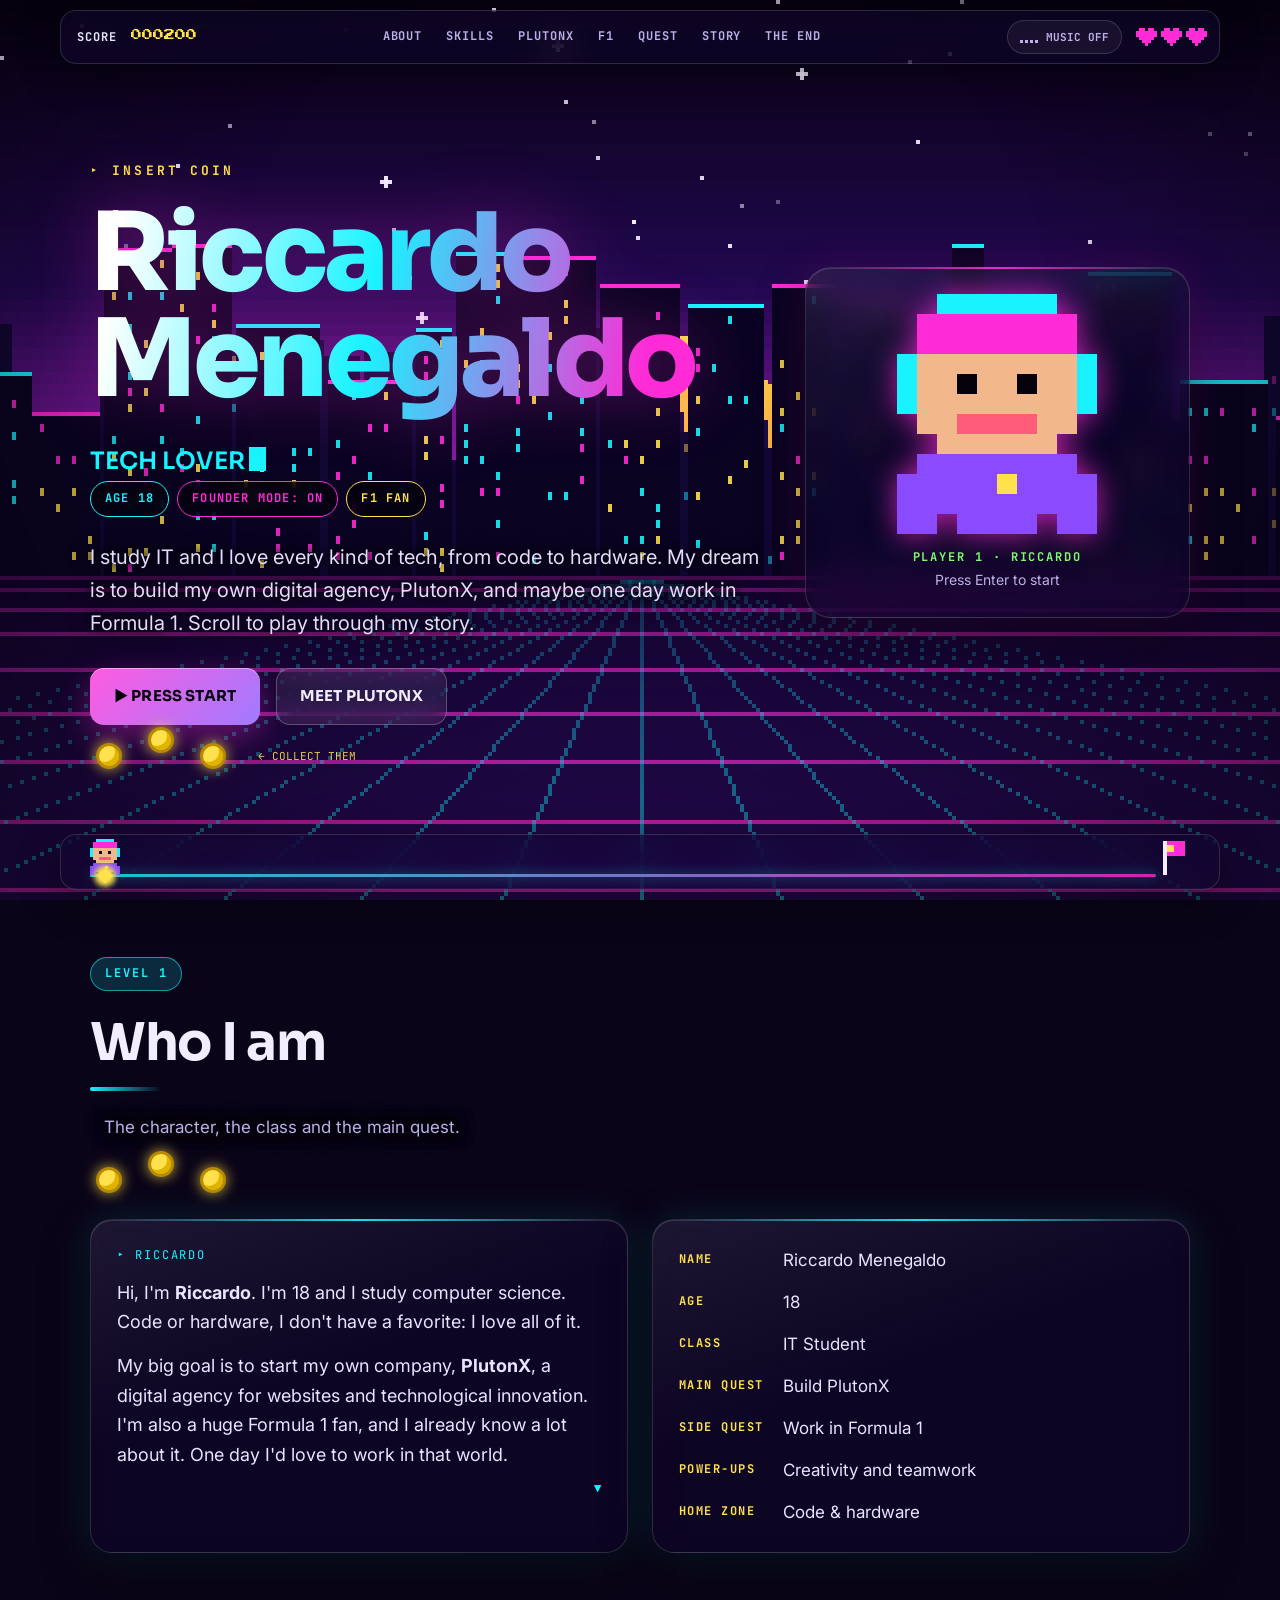
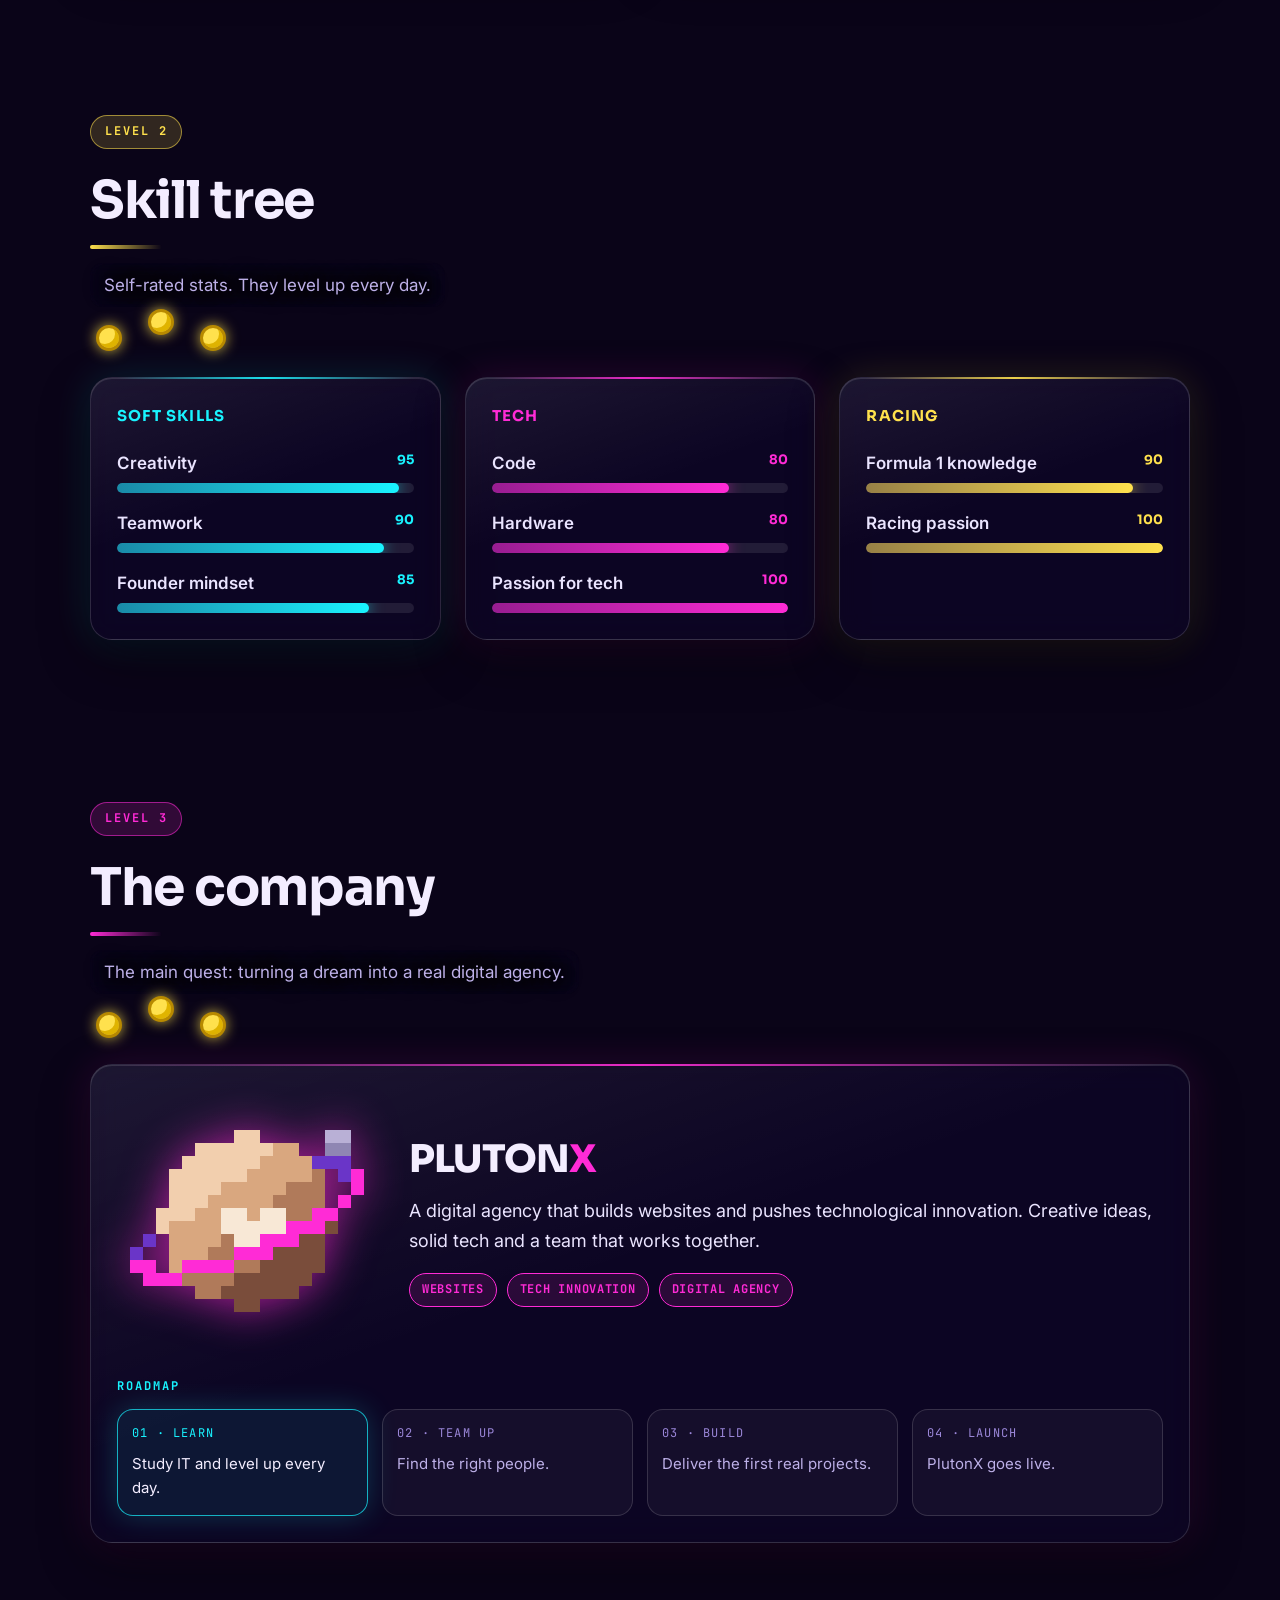
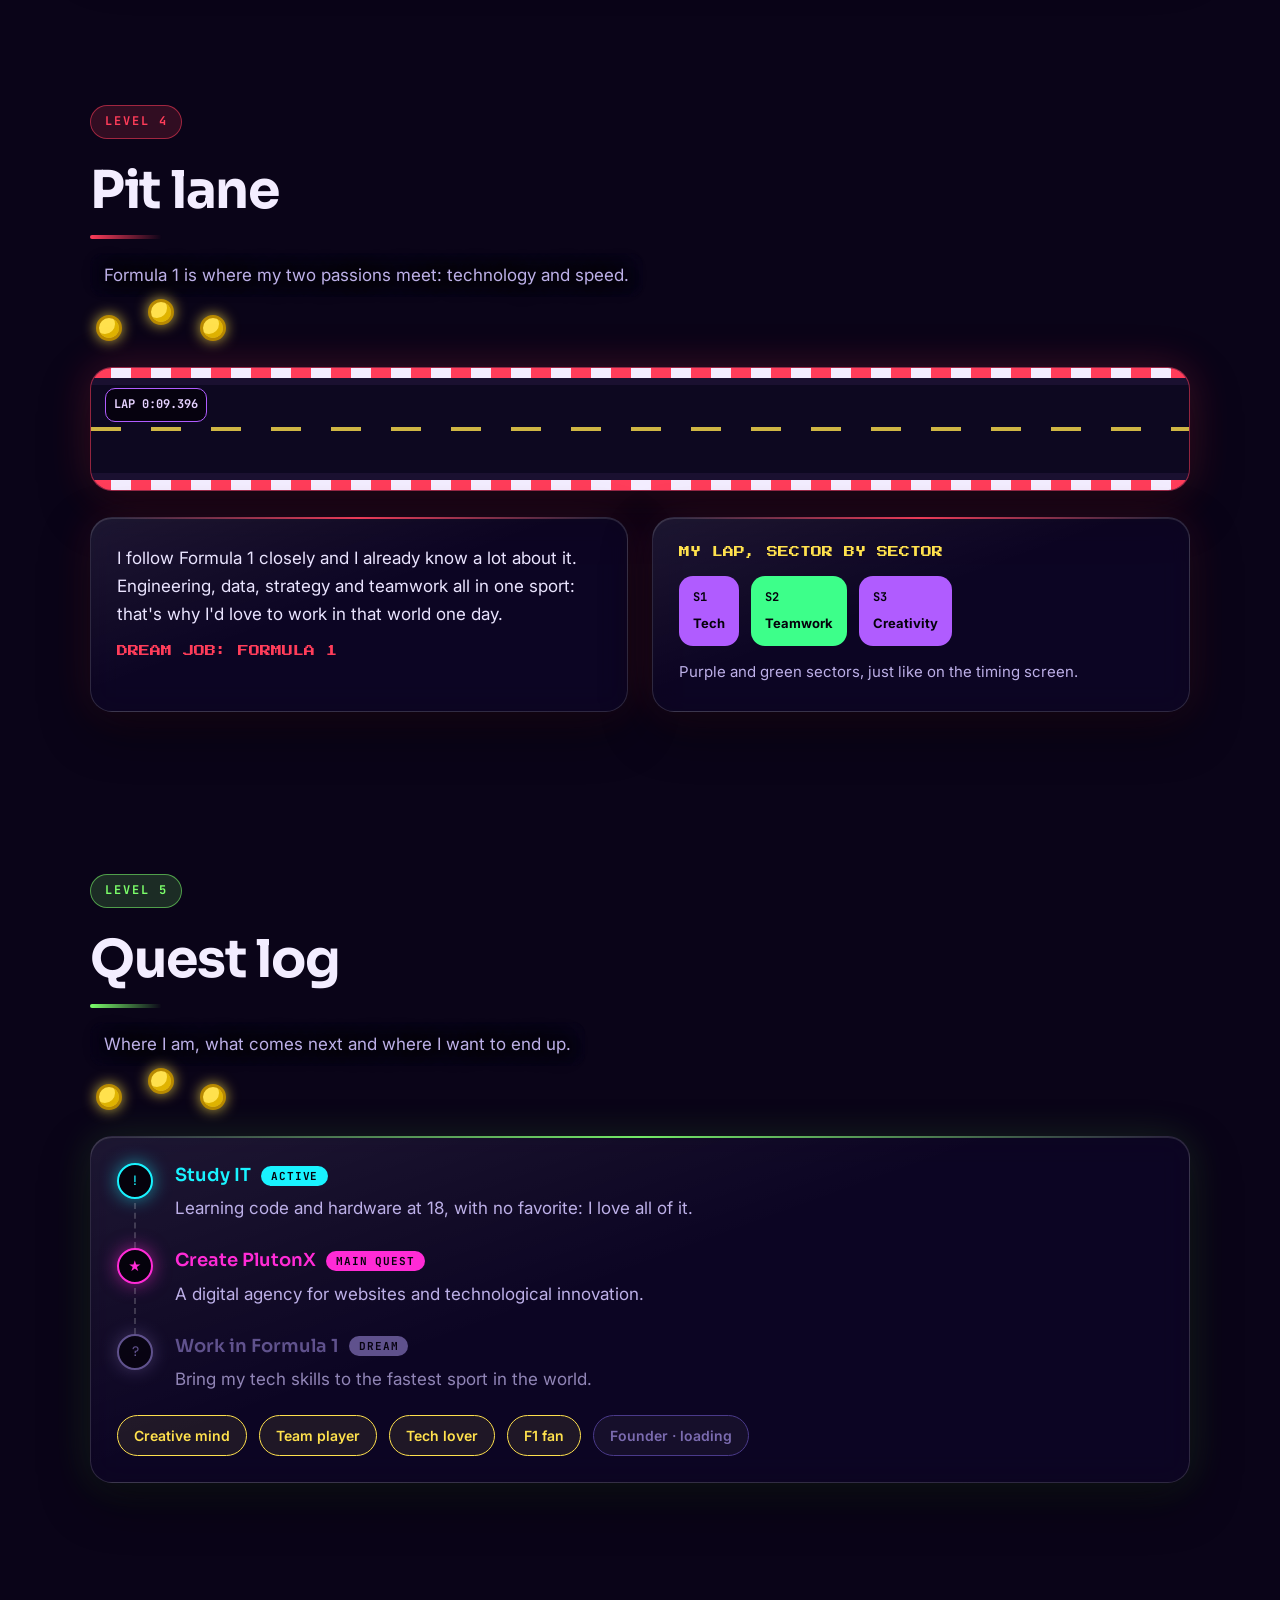
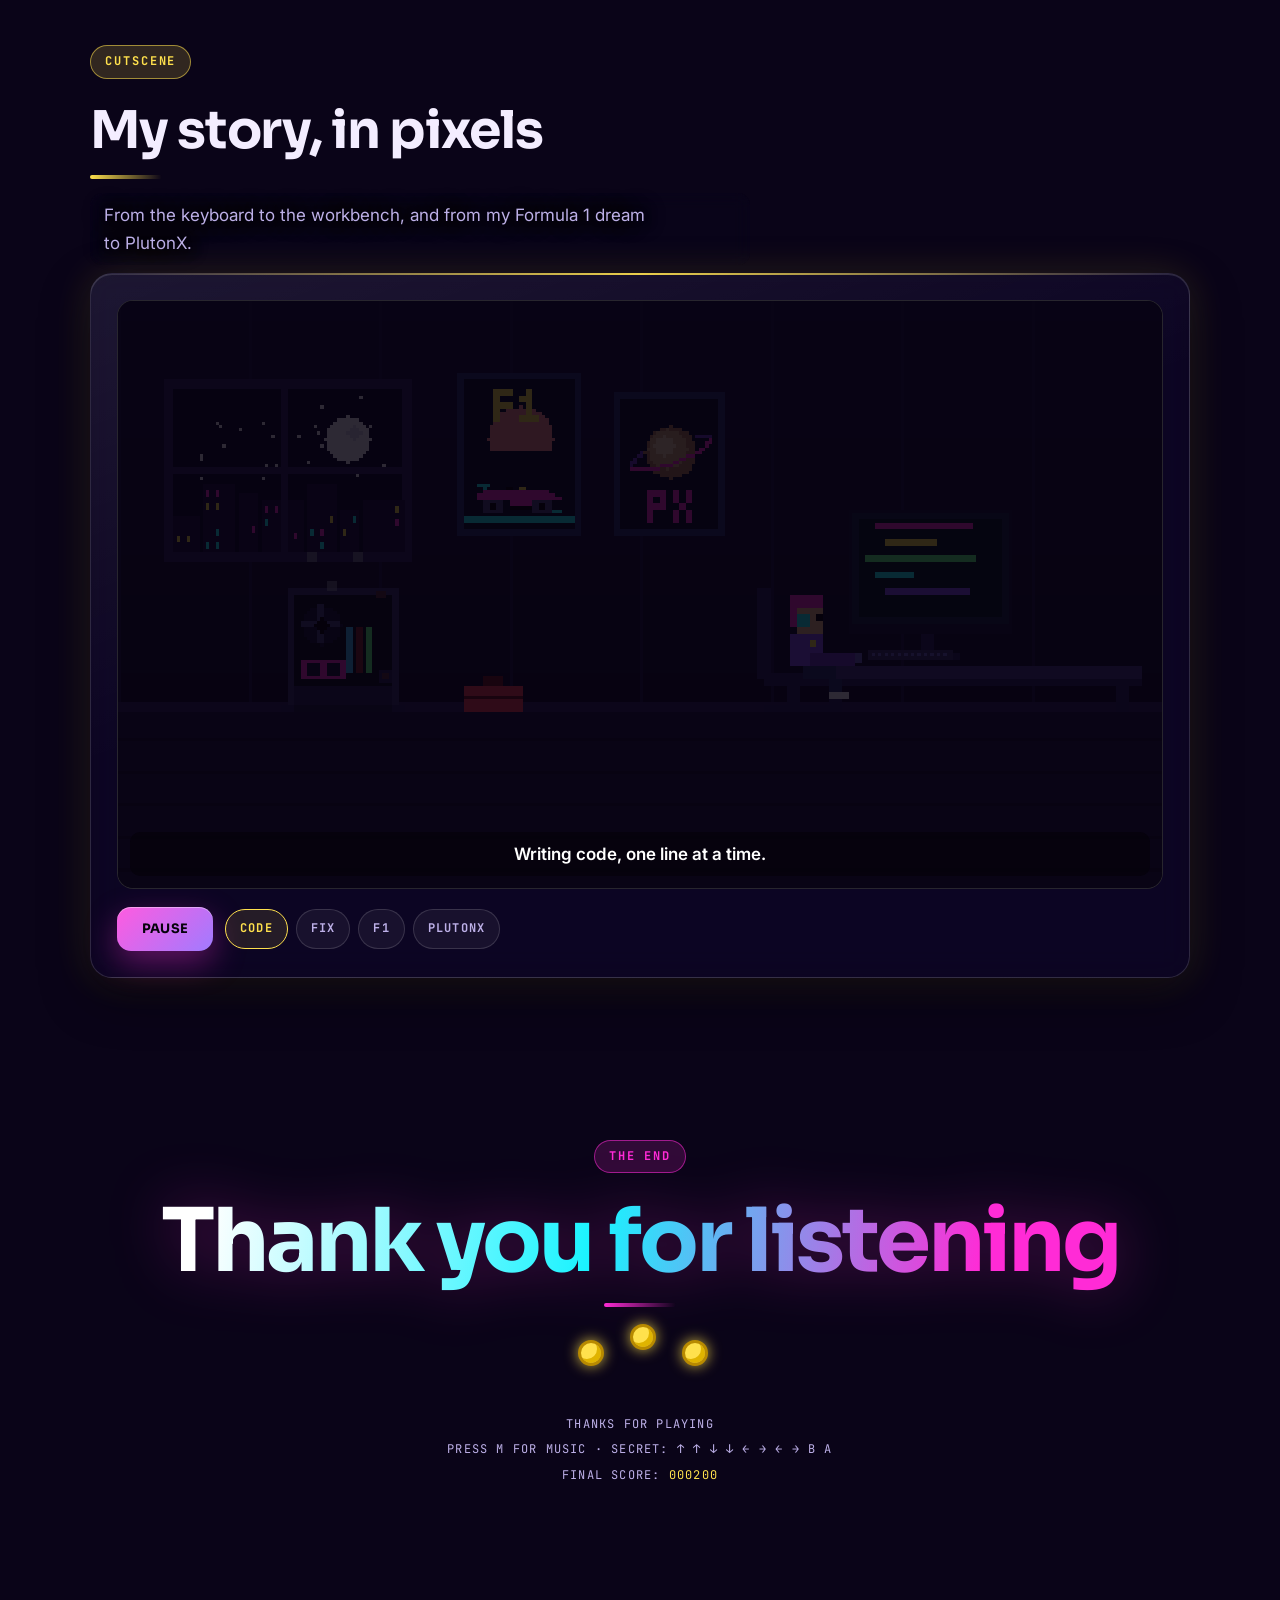
==== ing/index.html @ e804d980 "un po di siti" ====
<!doctype html>
<html lang="en">
<head>
<meta charset="utf-8">
<meta name="viewport" content="width=device-width,initial-scale=1,viewport-fit=cover">
<meta name="description" content="Riccardo Menegaldo, 18, IT student and future founder of PlutonX. My story as a neon pixel art video game.">
<meta name="theme-color" content="#0A0418">
<meta property="og:title" content="Riccardo Menegaldo">
<meta property="og:description" content="IT student, future founder of PlutonX, Formula 1 fan. Play through my story.">
<link rel="icon" href="data:image/svg+xml,%3Csvg xmlns='http://www.w3.org/2000/svg' viewBox='0 0 16 16' shape-rendering='crispEdges'%3E%3Crect width='16' height='16' fill='%230A0418'/%3E%3Crect x='4' y='4' width='8' height='8' fill='%23D9A77F'/%3E%3Crect x='3' y='5' width='10' height='6' fill='%23D9A77F'/%3E%3Crect x='5' y='3' width='6' height='10' fill='%23D9A77F'/%3E%3Crect x='1' y='9' width='14' height='2' fill='%23FF2BD6'/%3E%3Crect x='4' y='6' width='2' height='2' fill='%23F8E8D6'/%3E%3C/svg%3E">
<style>html,body{margin:0}img{max-width:100%}[hidden]{display:none!important}</style>
<title>Riccardo Menegaldo</title>
<link rel="stylesheet" href="https://fonts.googleapis.com/css2?family=Press+Start+2P&family=Sora:wght@500;600;700;800&family=Inter:wght@400;500;600;700&family=JetBrains+Mono:wght@500;700&display=swap">
<style>
/* Layout: a fixed pixel-art synthwave world (canvas) behind a scrolling one-page game: title screen, 4 levels, final continue screen. HUD on top, runner progress bar at the bottom. Deliberately single dark neon look. */
:root{
  --bg:#0A0418; --panel:rgba(14,6,34,.86); --ink:#05020C; --fg:#F3EDFF; --muted:#BDB0E8;
  --mag:#FF2BD6; --red:#FF3D5A; --cyan:#19F3FF; --yel:#FFE14D; --vio:#8A4BFF; --lime:#7CFF6B;
  --display:'Press Start 2P',ui-monospace,monospace; --body:'Chakra Petch',system-ui,sans-serif;
  color-scheme:dark;
}
*{box-sizing:border-box}
html{scroll-behavior:smooth}
@media (prefers-reduced-motion:reduce){html{scroll-behavior:auto}}
body{margin:0;background:var(--bg);color:var(--fg);font-family:var(--body);font-size:17px;line-height:1.55;
  padding-left:max(16px,env(safe-area-inset-left,0px));padding-right:max(16px,env(safe-area-inset-right,0px));padding-block:0}
button,a{font:inherit;color:inherit}
:focus-visible{outline:3px solid var(--yel);outline-offset:3px}
#bg{position:fixed;inset:0;width:100vw;height:100vh;image-rendering:pixelated;z-index:0;display:block}
.vig{position:fixed;inset:0;z-index:1;pointer-events:none;background:radial-gradient(ellipse at 50% 40%,transparent 40%,rgba(5,2,12,.7) 100%)}
body::after{content:"";position:fixed;inset:0;pointer-events:none;z-index:60;background:repeating-linear-gradient(0deg,rgba(0,0,0,.2) 0 1px,transparent 1px 3px)}

/* HUD */
.hud{position:fixed;left:0;right:0;top:0;z-index:30;display:flex;align-items:center;justify-content:space-between;gap:12px;
  padding:calc(10px + env(safe-area-inset-top,0px)) max(16px,env(safe-area-inset-right,0px)) 10px max(16px,env(safe-area-inset-left,0px));
  background:linear-gradient(rgba(5,2,12,.92),rgba(5,2,12,.6));border-bottom:2px solid rgba(255,43,214,.5);font-family:var(--display);font-size:11px}
.hud b{color:var(--yel);font-weight:400;font-variant-numeric:tabular-nums}
.hud .lv{color:var(--cyan);text-shadow:0 0 8px var(--cyan);text-align:center;flex:1;min-width:0;white-space:nowrap;overflow:hidden;text-overflow:ellipsis}
.hearts{display:flex;gap:4px}
.hearts svg{width:21px;height:18px;fill:var(--mag);filter:drop-shadow(0 0 4px var(--mag))}

main{position:relative;z-index:5;max-width:1100px;margin:0 auto;padding-top:56px;padding-bottom:96px}
section{padding-block:clamp(48px,9vh,96px);scroll-margin-top:60px}
.lvtag{display:inline-block;align-self:flex-start;font-family:var(--display);font-size:11px;color:var(--ink);background:var(--c,var(--cyan));padding:6px 10px;box-shadow:0 0 18px var(--c,var(--cyan))}
h2{font-family:var(--display);font-weight:400;font-size:clamp(20px,3.6vw,32px);line-height:1.35;margin:16px 0 0;color:var(--fg);text-shadow:0 0 10px var(--c,var(--cyan)),0 0 30px var(--c,var(--cyan));text-wrap:balance}
.sechead{display:flex;flex-direction:column;gap:6px;margin-bottom:8px}
.sechead p{margin:8px 0 0;color:var(--muted);max-width:60ch}
.box{background:var(--panel);border:3px solid var(--c,var(--cyan));box-shadow:0 0 0 3px var(--ink),0 0 26px color-mix(in srgb,var(--c,var(--cyan)) 55%,transparent),8px 8px 0 3px var(--ink);padding:22px;min-width:0}
.cols{display:grid;grid-template-columns:repeat(auto-fit,minmax(min(100%,300px),1fr));gap:24px}

/* coins */
.coinrow{display:flex;gap:26px;margin:18px 0 26px;padding-left:6px}
.coin{width:26px;height:26px;border-radius:50%;border:3px solid #b88a00;background:var(--yel);box-shadow:0 0 14px rgba(255,225,77,.8),inset -4px -4px 0 #e0b400;cursor:pointer;padding:0;animation:spin 1.2s steps(6) infinite;position:relative}
.coin:nth-child(2){margin-top:-16px;animation-delay:-.4s}
.coin:nth-child(3){animation-delay:-.8s}
.coin.got{animation:none;opacity:.18;transform:scale(.7);pointer-events:none;box-shadow:none}
.coinlabel{font-family:var(--display);font-size:10px;color:var(--yel);align-self:center;margin-left:6px;opacity:.9}
@keyframes spin{0%{transform:scaleX(1)}50%{transform:scaleX(.25)}100%{transform:scaleX(1)}}
.pop{position:fixed;z-index:70;font-family:var(--display);font-size:14px;color:var(--yel);text-shadow:0 0 8px var(--yel);pointer-events:none;animation:rise .9s steps(9) forwards}
@keyframes rise{to{transform:translateY(-48px);opacity:0}}

/* hero */
#hero{--c:var(--mag);padding-top:clamp(40px,8vh,90px)}
.herogrid{display:grid;grid-template-columns:minmax(0,1.4fr) minmax(240px,.8fr);gap:40px;align-items:center}
.insert{font-family:var(--display);font-size:12px;color:var(--yel);animation:blink 1.1s steps(2) infinite;margin:0 0 20px}
@keyframes blink{50%{opacity:0}}
h1{font-family:var(--display);font-weight:400;font-size:clamp(24px,5.2vw,58px);line-height:1.2;margin:0;color:var(--fg);
  text-shadow:4px 0 var(--mag),-4px 0 var(--cyan),0 0 34px rgba(255,43,214,.6);animation:glitch 4s steps(1) infinite;overflow-wrap:anywhere}
@keyframes glitch{0%,90%,100%{text-shadow:4px 0 var(--mag),-4px 0 var(--cyan),0 0 34px rgba(255,43,214,.6)}92%{text-shadow:-6px 2px var(--mag),6px -2px var(--cyan),0 0 34px rgba(255,43,214,.6)}95%{text-shadow:6px -2px var(--mag),-6px 2px var(--cyan),0 0 34px rgba(255,43,214,.6)}}
.role{font-family:var(--display);font-size:clamp(12px,1.8vw,17px);color:var(--cyan);text-shadow:0 0 10px var(--cyan);margin:26px 0 0;min-height:1.6em}
.caret{display:inline-block;width:.7em;height:1em;background:var(--cyan);vertical-align:-.12em;margin-left:4px;animation:blink 1s steps(2) infinite}
.lead{font-size:19px;max-width:52ch;margin:22px 0 28px;color:var(--fg);text-shadow:0 0 6px #05020C,0 0 14px #05020C,0 0 22px #05020C}
.insert,.role,.sechead p{text-shadow:0 0 6px #05020C,0 0 14px #05020C,0 0 22px #05020C}
.btns{display:flex;flex-wrap:wrap;gap:16px}
.btn{font-family:var(--display);font-size:13px;text-decoration:none;cursor:pointer;border:0;padding:16px 20px;background:var(--mag);color:var(--ink);box-shadow:0 5px 0 #8f0f77,0 0 24px rgba(255,43,214,.6);display:inline-block;transition:transform .08s,box-shadow .08s}
.btn:hover{filter:brightness(1.12)}
.btn:active{transform:translateY(5px);box-shadow:0 0 0 #8f0f77,0 0 24px rgba(255,43,214,.6)}
.btn.alt{background:transparent;color:var(--cyan);border:3px solid var(--cyan);padding:13px 17px;box-shadow:0 0 18px rgba(25,243,255,.45)}
.btn.alt:active{box-shadow:0 0 18px rgba(25,243,255,.45)}
.pcard{--c:var(--mag);display:flex;flex-direction:column;align-items:center;gap:14px;text-align:center}
.pcard canvas{width:100%;max-width:200px;aspect-ratio:5/6;image-rendering:pixelated;animation:bob 1.2s steps(2) infinite;filter:drop-shadow(0 0 14px rgba(255,43,214,.7))}
@keyframes bob{50%{transform:translateY(-8px)}}
.pcard .cap{font-family:var(--display);font-size:11px;color:var(--lime);margin:0}
.pcard .cap2{font-size:14px;color:var(--muted);margin:0}

/* about */
#l1{--c:var(--cyan)}
.dialog{position:relative;font-size:19px}
.dialog p{margin:0 0 14px}
.dialog p:last-of-type{margin-bottom:0}
.dialog .arrow{display:block;text-align:right;color:var(--cyan);font-family:var(--display);font-size:12px;animation:blink 1s steps(2) infinite;margin-top:10px}
.speaker{font-family:var(--display);font-size:11px;color:var(--cyan);margin:0 0 12px!important}
dl{margin:0;display:grid;grid-template-columns:auto 1fr;gap:12px 16px}
dt{font-family:var(--display);font-size:10px;color:var(--yel);padding-top:5px;line-height:1.5}
dd{margin:0}

/* skills */
#l2{--c:var(--yel)}
.skillbox h3{font-family:var(--display);font-weight:400;font-size:14px;margin:0 0 18px;color:var(--c)}
.skill{margin-bottom:16px}
.skill:last-child{margin-bottom:0}
.srow{display:flex;justify-content:space-between;gap:10px;font-weight:500;margin-bottom:6px}
.srow span:last-child{font-family:var(--display);font-size:11px;color:var(--fg)}
.meter{height:16px;background:var(--ink);border:2px solid #3a2a6e;padding:2px}
.meter i{display:block;height:100%;width:var(--v);background:repeating-linear-gradient(90deg,var(--c) 0 8px,transparent 8px 10px);box-shadow:0 0 10px var(--c)}
.in .meter i{animation:fill 1.1s steps(14) both}
@keyframes fill{from{width:0}}
.skillbox:nth-child(1){--c:var(--cyan)} .skillbox:nth-child(2){--c:var(--mag)} .skillbox:nth-child(3){--c:var(--yel)}

/* quests */
#l4{--c:var(--lime)}
.quests{display:flex;flex-direction:column;gap:0;position:relative}
.quest{display:grid;grid-template-columns:44px minmax(0,1fr);gap:18px;padding-bottom:26px;position:relative}
.quest:last-child{padding-bottom:0}
.quest::before{content:"";position:absolute;left:19px;top:30px;bottom:0;border-left:4px dashed #4a3a8a}
.quest:last-child::before{display:none}
.node{width:42px;height:42px;background:var(--ink);border:3px solid var(--q,var(--lime));display:grid;place-items:center;font-family:var(--display);font-size:13px;color:var(--q,var(--lime));box-shadow:0 0 14px var(--q,var(--lime));transform:rotate(45deg);margin:2px 0 0 2px;width:34px;height:34px}
.node span{transform:rotate(-45deg)}
.quest h3{margin:0;font-family:var(--display);font-weight:400;font-size:13px;line-height:1.6;color:var(--q,var(--lime))}
.quest p{margin:6px 0 0;color:var(--muted)}
.quest.active{--q:var(--cyan)} .quest.locked{--q:#7b6bb0;opacity:.75}
.status{font-family:var(--display);font-size:10px;color:var(--ink);background:var(--q,var(--lime));padding:3px 7px;margin-left:8px;vertical-align:middle}
.trophies{display:flex;flex-wrap:wrap;gap:12px;margin-top:22px}
.troph{font-weight:700;font-size:14px;padding:8px 12px;border:2px solid var(--yel);color:var(--yel);background:var(--ink);box-shadow:0 0 12px rgba(255,225,77,.35)}
.troph.off{border-color:#4a3a8a;color:#7b6bb0;box-shadow:none}

/* contact */
#l5{--c:var(--mag);text-align:center}
#l5 .sechead{align-items:center}
.continue{font-family:var(--display);font-size:clamp(26px,6vw,60px);color:var(--fg);text-shadow:0 0 14px var(--mag),0 0 40px var(--mag);margin:20px 0 6px;animation:blink 1.4s steps(2) infinite}
.count{font-family:var(--display);font-size:clamp(60px,14vw,150px);line-height:1;color:var(--yel);text-shadow:0 0 20px var(--yel);margin:0 0 26px}
.contacts{display:grid;grid-template-columns:repeat(auto-fit,minmax(min(100%,280px),1fr));gap:20px;text-align:left}
.contact{display:flex;flex-direction:column;gap:10px;align-items:flex-start}
.contact .k{font-family:var(--display);font-size:11px;color:var(--yel)}
.contact .v{font-family:var(--body);font-weight:700;font-size:18px;overflow-wrap:anywhere}
.contact button{font-family:var(--display);font-size:11px;background:transparent;border:2px solid var(--c);color:var(--c);padding:9px 12px;cursor:pointer}
.contact button:hover{background:var(--c);color:var(--ink)}
.thanks{font-family:var(--display);font-size:11px;color:var(--muted);margin-top:46px;line-height:2}

/* runner track */
.track{position:fixed;left:0;right:0;bottom:0;z-index:30;padding:10px max(16px,env(safe-area-inset-right,0px)) calc(10px + env(safe-area-inset-bottom,0px)) max(16px,env(safe-area-inset-left,0px));
  background:linear-gradient(rgba(5,2,12,.6),rgba(5,2,12,.92));border-top:2px solid rgba(25,243,255,.5)}
.rail{position:relative;height:38px;max-width:1100px;margin:0 auto}
.rail::before{content:"";position:absolute;left:0;right:34px;bottom:4px;height:4px;background:repeating-linear-gradient(90deg,var(--cyan) 0 10px,transparent 10px 14px);box-shadow:0 0 10px var(--cyan)}
#runner{position:absolute;left:0;bottom:6px;width:30px;height:36px;image-rendering:pixelated}
.flag{position:absolute;right:0;bottom:6px;width:28px;height:34px}
.mk{position:absolute;bottom:0;width:10px;height:10px;background:var(--yel);box-shadow:0 0 8px var(--yel);transform:rotate(45deg)}
.mk.done{background:#4a3a8a;box-shadow:none}

.toast{position:fixed;left:50%;top:calc(72px + env(safe-area-inset-top,0px));transform:translate(-50%,-12px);z-index:80;font-family:var(--display);font-size:12px;line-height:1.6;color:var(--ink);background:var(--yel);padding:12px 16px;border:3px solid var(--ink);box-shadow:0 0 24px rgba(255,225,77,.7);opacity:0;pointer-events:none;transition:.25s;max-width:92vw;text-align:center}
.toast.on{opacity:1;transform:translate(-50%,0)}

@media (max-width:820px){
  .herogrid{grid-template-columns:minmax(0,1fr)}.plx{grid-template-columns:minmax(0,1fr)}
  .pcard{order:-1;flex-direction:row;text-align:left;align-items:center}
  .pcard canvas{max-width:96px}
  .hud{font-size:10px}
  .hud .lv{display:none}
}
@media (max-width:480px){.box{padding:16px}.coinrow{gap:20px}.hearts svg{width:17px;height:15px}}
@media (prefers-reduced-motion:reduce){*{animation:none!important;transition:none!important}.car{left:40%!important}}

.tag{font-size:13px;font-weight:700;padding:4px 10px;border:2px solid var(--c);color:var(--c);letter-spacing:.06em}
.ribbon{display:flex;flex-wrap:wrap;gap:10px;margin:0 0 24px}
.rb{font-family:var(--display);font-size:10px;padding:8px 10px;border:2px solid var(--cyan);color:var(--cyan);background:rgba(5,2,12,.75)}
.rb:nth-child(2){border-color:var(--mag);color:var(--mag)} .rb:nth-child(3){border-color:var(--yel);color:var(--yel)}
/* plutonx */
#l3{--c:var(--mag)}
.plx{display:grid;grid-template-columns:minmax(180px,260px) minmax(0,1fr);gap:32px;align-items:center}
.plx canvas{width:100%;max-width:260px;aspect-ratio:1;image-rendering:pixelated;filter:drop-shadow(0 0 22px rgba(255,43,214,.65));animation:bob 2.4s steps(3) infinite;justify-self:center}
.plx h3{font-family:var(--display);font-weight:400;font-size:clamp(22px,3.6vw,38px);line-height:1.3;margin:0 0 12px;color:var(--fg);text-shadow:0 0 14px var(--mag)}
.plx h3 span{color:var(--mag)}
.plx p{margin:0;font-size:19px}
.mods{display:flex;flex-wrap:wrap;gap:10px;margin-top:18px}
.steps{display:grid;grid-template-columns:repeat(auto-fit,minmax(min(100%,190px),1fr));gap:14px;margin-top:26px}
.step{border:2px solid #4a3a8a;padding:14px;background:var(--ink);color:var(--muted);font-size:15px}
.step b{display:block;font-family:var(--display);font-weight:400;font-size:11px;margin-bottom:8px;color:#9a86d8}
.step.now{border-color:var(--cyan);color:var(--fg);box-shadow:0 0 16px rgba(25,243,255,.5)}
.step.now b{color:var(--cyan)}
.stepcap{font-family:var(--display);font-size:11px;color:var(--cyan);margin:26px 0 0}
/* formula 1 */
#l4{--c:var(--red)}
.road{position:relative;height:124px;overflow:hidden;border:3px solid var(--red);background:linear-gradient(#1a1030 0 14%,#0d0820 14% 86%,#1a1030 86%);box-shadow:0 0 0 3px var(--ink),0 0 28px rgba(255,61,90,.5);margin-bottom:26px}
.road::before,.road::after{content:"";position:absolute;left:0;right:0;height:10px;background:repeating-linear-gradient(90deg,var(--red) 0 20px,#F3EDFF 20px 40px);animation:kerb 1s linear infinite}
.road::before{top:0}.road::after{bottom:0}
.lane{position:absolute;left:0;right:0;top:calc(50% - 2px);height:4px;background:repeating-linear-gradient(90deg,var(--yel) 0 30px,transparent 30px 60px);animation:lane .8s linear infinite;opacity:.8}
@keyframes kerb{to{background-position:-40px 0}}
@keyframes lane{to{background-position:-60px 0}}
.car{position:absolute;bottom:20px;left:-190px;animation:drive 4.6s linear infinite}
.car canvas{display:block;width:156px;height:54px;image-rendering:pixelated;filter:drop-shadow(0 0 10px rgba(255,43,214,.8))}
.car::before{content:"";position:absolute;right:100%;top:16px;width:110px;height:3px;background:linear-gradient(270deg,rgba(25,243,255,.9),transparent);box-shadow:0 12px 0 rgba(255,43,214,.7),0 24px 0 rgba(25,243,255,.5)}
@keyframes drive{to{left:100%}}
.sectors{display:flex;flex-wrap:wrap;gap:12px;margin-bottom:14px}
.sec{font-family:var(--display);font-size:11px;padding:10px 12px;color:var(--ink)}
.sec small{font-family:var(--body);font-weight:700;font-size:13px;display:block;margin-top:5px}
.sec.p{background:#B05CFF}.sec.g{background:#3DFF8A}
.f1p{margin:0 0 14px}
@media (max-width:820px){.plx{grid-template-columns:minmax(0,1fr)}}

/* v3: HUD nav, music, polish */
.mid{flex:1;min-width:0;display:flex;justify-content:center}
.hnav{display:none;gap:4px}
.hnav a{font-family:var(--display);font-size:10px;color:var(--muted);text-decoration:none;padding:8px 9px;border-bottom:3px solid transparent}
.hnav a:hover{color:var(--fg)}
.hnav a[aria-current="true"]{color:var(--cyan);border-bottom-color:var(--cyan);text-shadow:0 0 8px var(--cyan)}
@media (min-width:1080px){.hnav{display:flex}.hud .lv{display:none}}
.rt{display:flex;align-items:center;gap:14px}
.mus{display:flex;align-items:center;gap:8px;background:transparent;border:2px solid #4a3a8a;color:var(--muted);font-family:var(--display);font-size:10px;padding:6px 9px;cursor:pointer}
.mus.on{border-color:var(--lime);color:var(--lime);box-shadow:0 0 12px rgba(124,255,107,.45)}
.eq{display:flex;align-items:flex-end;gap:2px;height:12px}
.eq i{width:3px;background:currentColor;height:3px;display:block}
.mus.on .eq i{animation:eq .6s steps(4) infinite}
.eq i:nth-child(2){animation-delay:-.15s}.eq i:nth-child(3){animation-delay:-.3s}.eq i:nth-child(4){animation-delay:-.45s}
@keyframes eq{0%,100%{height:3px}50%{height:12px}}
@media (max-width:560px){.mus #musTxt{display:none}.rt{gap:8px}}
h2::after{content:"";display:block;width:120px;height:6px;margin-top:14px;background:repeating-linear-gradient(90deg,var(--c,var(--cyan)) 0 12px,transparent 12px 18px);box-shadow:0 0 12px var(--c,var(--cyan))}
#l5 h2::after{margin-left:auto;margin-right:auto}
.sechead p{background:rgba(5,2,12,.6);padding:6px 10px;align-self:flex-start}
#l5 .sechead p{align-self:center}
p{text-wrap:pretty}
.box{background-image:linear-gradient(rgba(255,255,255,.035),transparent 40%)}
body{cursor:url("data:image/svg+xml,%3Csvg xmlns='http://www.w3.org/2000/svg' width='24' height='24'%3E%3Cpolygon points='2,2 2,18 7,14 10,21 13,20 10,13 16,13' fill='%2319F3FF' stroke='%2305020C' stroke-width='1.5'/%3E%3C/svg%3E") 2 2,auto}
button,a,.coin{cursor:pointer}
.turbo #bg{animation:hue 3s linear infinite}
@keyframes hue{to{filter:hue-rotate(360deg)}}
.lap{position:absolute;left:14px;top:20px;z-index:2;font-family:var(--display);font-size:11px;color:#E6D2FF;background:rgba(5,2,12,.85);padding:6px 8px;border:2px solid #B05CFF;font-variant-numeric:tabular-nums}

/* ===== v4: modern glass UI on top of the pixel world ===== */
:root{--body:'Inter',system-ui,sans-serif;--head:'Sora','Inter',system-ui,sans-serif;--mono:'JetBrains Mono',ui-monospace,monospace;--glass:rgba(16,9,40,.55);--edge:rgba(255,255,255,.14)}
body{font-family:var(--body);font-size:17px;line-height:1.65;color:#EAE4FF}
body::after{display:none}
.vig{background:radial-gradient(ellipse at 50% 35%,transparent 45%,rgba(5,2,12,.6) 100%)}
main{padding-top:88px;padding-bottom:120px}
section{scroll-margin-top:84px}
/* HUD + track as floating glass bars */
.hud{left:max(12px,env(safe-area-inset-left,0px));right:max(12px,env(safe-area-inset-right,0px));top:calc(10px + env(safe-area-inset-top,0px));padding:8px 12px 8px 16px;border-radius:16px;border:1px solid var(--edge);
  background:var(--glass);backdrop-filter:blur(16px) saturate(1.4);-webkit-backdrop-filter:blur(16px) saturate(1.4);box-shadow:0 10px 40px rgba(0,0,0,.4);font-family:var(--mono);font-size:12px;font-weight:700;letter-spacing:.08em;max-width:1160px;margin:0 auto}
.hud b{font-family:var(--display);font-size:11px;letter-spacing:0;margin-left:6px}
.hud .lv{font-size:12px;text-shadow:none}
.hnav a{font-family:var(--mono);font-size:12px;font-weight:700;letter-spacing:.08em;border-radius:10px;border-bottom:0;padding:8px 10px}
.hnav a:hover{background:rgba(255,255,255,.08)}
.hnav a[aria-current="true"]{background:rgba(25,243,255,.14);color:var(--cyan);text-shadow:none}
.mus{font-family:var(--mono);font-size:11px;font-weight:700;border-radius:999px;border:1px solid var(--edge);padding:7px 12px;background:rgba(255,255,255,.05)}
.mus.on{border-color:rgba(124,255,107,.6);background:rgba(124,255,107,.1);box-shadow:none}
.hearts svg{filter:none}
.track{left:max(12px,env(safe-area-inset-left,0px));right:max(12px,env(safe-area-inset-right,0px));bottom:calc(10px + env(safe-area-inset-bottom,0px));padding:8px 16px;border-radius:16px;border:1px solid var(--edge);
  background:var(--glass);backdrop-filter:blur(16px) saturate(1.4);-webkit-backdrop-filter:blur(16px) saturate(1.4);box-shadow:0 10px 40px rgba(0,0,0,.4);max-width:1160px;margin:0 auto}
.rail::before{height:3px;border-radius:3px;background:linear-gradient(90deg,var(--cyan),var(--mag));box-shadow:0 0 12px rgba(25,243,255,.6);opacity:.8}
.toast{top:calc(84px + env(safe-area-inset-top,0px));font-family:var(--head);font-weight:600;font-size:14px;border:0;border-radius:14px;background:linear-gradient(135deg,var(--yel),#FFB347);box-shadow:0 12px 34px rgba(255,200,60,.4)}
/* glass cards */
.box{position:relative;background:var(--glass);background-image:linear-gradient(160deg,rgba(255,255,255,.07),transparent 45%);border:1px solid var(--edge);border-radius:22px;padding:26px;
  box-shadow:0 18px 50px rgba(0,0,0,.45),inset 0 1px 0 rgba(255,255,255,.12),0 0 40px color-mix(in srgb,var(--c,var(--cyan)) 14%,transparent);backdrop-filter:blur(14px) saturate(1.3);-webkit-backdrop-filter:blur(14px) saturate(1.3)}
.box::before{content:"";position:absolute;left:26px;right:26px;top:-1px;height:2px;background:linear-gradient(90deg,transparent,var(--c,var(--cyan)),transparent);opacity:.9}
/* type */
h1{font-family:var(--head);font-weight:800;font-size:clamp(46px,8.6vw,108px);line-height:.98;letter-spacing:-.035em;margin:0;
  background:linear-gradient(100deg,#fff 5%,var(--cyan) 42%,var(--mag) 82%);-webkit-background-clip:text;background-clip:text;-webkit-text-fill-color:transparent;color:transparent;text-shadow:none;animation:none;filter:drop-shadow(0 0 34px rgba(255,43,214,.35));padding-bottom:.06em}
.insert{font-family:var(--mono);font-size:13px;font-weight:700;letter-spacing:.24em;text-shadow:none}
.role{font-family:var(--head);font-weight:600;font-size:clamp(17px,2.3vw,24px);text-shadow:none;margin-top:22px}
.lead{font-size:clamp(17px,1.6vw,20px);color:#E4DCFF;max-width:54ch}
h2{font-family:var(--head);font-weight:700;font-size:clamp(30px,4.6vw,52px);line-height:1.08;letter-spacing:-.025em;text-shadow:none;margin-top:18px}
h2::after{width:72px;height:4px;border-radius:4px;background:linear-gradient(90deg,var(--c,var(--cyan)),transparent);box-shadow:none;margin-top:16px}
.lvtag{font-family:var(--mono);font-size:12px;font-weight:700;letter-spacing:.16em;color:var(--c,var(--cyan));background:color-mix(in srgb,var(--c,var(--cyan)) 16%,transparent);border:1px solid color-mix(in srgb,var(--c,var(--cyan)) 55%,transparent);border-radius:999px;padding:6px 14px;box-shadow:none}
.sechead p{font-size:17px;border-radius:12px;background:rgba(10,5,28,.45);backdrop-filter:blur(8px);-webkit-backdrop-filter:blur(8px);padding:8px 14px}
.ribbon{gap:8px}
.rb{font-family:var(--mono);font-size:12px;font-weight:700;letter-spacing:.1em;border-width:1px;border-radius:999px;padding:7px 14px;backdrop-filter:blur(8px)}
/* buttons */
.btn{font-family:var(--head);font-weight:700;font-size:15px;letter-spacing:.01em;border-radius:14px;padding:16px 24px;color:var(--ink);background:linear-gradient(135deg,#FF5BE0,#A07BFF);box-shadow:0 12px 32px rgba(255,43,214,.35),inset 0 1px 0 rgba(255,255,255,.4)}
.btn:hover{transform:translateY(-2px);filter:brightness(1.08)}
.btn:active{transform:translateY(0);box-shadow:0 6px 18px rgba(255,43,214,.3),inset 0 1px 0 rgba(255,255,255,.4)}
.btn.alt{background:rgba(255,255,255,.06);color:var(--fg);border:1px solid rgba(255,255,255,.24);box-shadow:none;padding:15px 23px;backdrop-filter:blur(10px)}
.btn.alt:hover{background:rgba(255,255,255,.12)}
/* hero card */
.pcard{border-radius:26px}
.pcard .cap{font-family:var(--mono);font-size:12px;letter-spacing:.16em;font-weight:700}
.pcard .cap2{font-size:14px}
/* about */
.dialog{font-size:18px}
.speaker{font-family:var(--mono)!important;font-size:12px!important;letter-spacing:.16em}
.dialog .arrow{font-family:var(--mono)}
dt{font-family:var(--mono);font-size:12px;letter-spacing:.12em;padding-top:4px;font-weight:700}
dl{gap:14px 20px}
/* skills */
.skillbox h3{font-family:var(--head);font-weight:700;font-size:15px;letter-spacing:.08em;margin-bottom:20px}
.srow{font-weight:600}
.srow span:last-child{font-family:var(--head);font-weight:700;font-size:13px;color:var(--c)}
.meter{height:10px;border-radius:999px;background:rgba(255,255,255,.09);border:0;padding:0;overflow:hidden}
.meter i{border-radius:999px;background:linear-gradient(90deg,color-mix(in srgb,var(--c) 55%,#1a0b3d),var(--c));box-shadow:0 0 16px color-mix(in srgb,var(--c) 75%,transparent)}
.in .meter i{animation:fill 1.2s cubic-bezier(.2,.8,.2,1) both}
/* plutonx */
.plx h3{font-family:var(--head);font-weight:800;letter-spacing:-.02em;text-shadow:none}
.plx p{font-size:18px}
.tag{font-family:var(--mono);font-size:12px;font-weight:700;border-width:1px;border-radius:999px;padding:6px 12px;background:color-mix(in srgb,var(--c) 12%,transparent)}
.stepcap{font-family:var(--mono);font-size:12px;letter-spacing:.16em;font-weight:700}
.step{border:1px solid var(--edge);border-radius:16px;background:rgba(255,255,255,.04);font-size:15px}
.step b{font-family:var(--mono);font-size:12px;letter-spacing:.1em}
.step.now{border-color:rgba(25,243,255,.7);background:rgba(25,243,255,.08);box-shadow:0 0 30px rgba(25,243,255,.2)}
/* f1 */
.road{border-radius:22px;border:1px solid rgba(255,61,90,.55);box-shadow:0 18px 50px rgba(0,0,0,.45),0 0 40px rgba(255,61,90,.25)}
.lap{font-family:var(--mono);font-size:12px;font-weight:700;border-radius:10px;border-width:1px}
.sec{font-family:var(--mono);font-size:12px;font-weight:700;border-radius:14px;padding:12px 14px}
.sec small{font-family:var(--body);font-weight:700}
/* quests */
.quest h3{font-family:var(--head);font-weight:600;font-size:18px;line-height:1.4}
.node{transform:none;border-radius:50%;width:36px;height:36px;margin:0;border-width:2px;box-shadow:0 0 18px color-mix(in srgb,var(--q,var(--lime)) 55%,transparent);font-family:var(--head)}
.node span{transform:none}
.quest{grid-template-columns:40px minmax(0,1fr)}
.quest::before{left:17px;top:40px;border-left:2px dashed rgba(255,255,255,.18)}
.status{font-family:var(--mono);font-size:11px;font-weight:700;letter-spacing:.08em;border-radius:999px;padding:3px 10px;margin-left:10px}
.troph{border-radius:999px;border-width:1px;box-shadow:none;background:rgba(255,225,77,.08);font-weight:600;padding:8px 16px}
.troph.off{background:rgba(255,255,255,.04)}
/* contact */
.contact .k{font-family:var(--mono);font-size:12px;letter-spacing:.16em}
.contact .v{font-family:var(--head);font-weight:600;font-size:clamp(17px,2.4vw,22px)}
.contact button{font-family:var(--head);font-weight:700;font-size:13px;border-radius:10px;border-width:1px;padding:9px 16px}
.thanks{font-family:var(--mono);font-size:12px;letter-spacing:.1em;line-height:2.1}
#l5 .sechead p{align-self:center}
.coinlabel{font-family:var(--mono);font-size:11px}
@media (max-width:560px){.box{padding:20px;border-radius:18px}.hud{padding:6px 10px 6px 12px}main{padding-top:80px}}

/* cutscene */
.screen{position:relative;border-radius:16px;overflow:hidden;border:1px solid var(--edge);background:#05020C}
#story{display:block;width:100%;max-width:100%;aspect-ratio:16/9;image-rendering:pixelated}
.sub{position:absolute;left:12px;right:12px;bottom:12px;text-align:center;font-weight:600;font-size:clamp(13px,1.7vw,17px);background:rgba(5,2,12,.82);padding:8px 14px;border-radius:10px;color:#fff}
.ctl{display:flex;flex-wrap:wrap;gap:12px;align-items:center;margin-top:18px}
.btn.play{padding:11px 22px;font-size:13px;min-width:96px}
.chap{display:flex;flex-wrap:wrap;gap:8px}
.chip2{font-family:var(--mono);font-size:12px;font-weight:700;letter-spacing:.1em;padding:9px 14px;border-radius:999px;border:1px solid var(--edge);background:rgba(255,255,255,.05);color:var(--muted)}
.chip2[aria-current="true"]{border-color:var(--yel);color:var(--yel);background:rgba(255,225,77,.1)}
#l5 h2{font-size:clamp(34px,7.4vw,88px);line-height:1.02;letter-spacing:-.035em;background:linear-gradient(100deg,#fff 5%,var(--cyan) 45%,var(--mag) 85%);-webkit-background-clip:text;background-clip:text;-webkit-text-fill-color:transparent;color:transparent;filter:drop-shadow(0 0 30px rgba(255,43,214,.3));padding-bottom:.08em}
#l5 .coinrow{margin:26px 0}
#l5 .lvtag{align-self:center}
</style>
</head>
<body>


<svg width="0" height="0" style="position:absolute" aria-hidden="true"><defs>
<symbol id="heart" viewBox="0 0 7 6"><rect x="1" y="0" width="2" height="1"/><rect x="4" y="0" width="2" height="1"/><rect x="0" y="1" width="7" height="2"/><rect x="1" y="3" width="5" height="1"/><rect x="2" y="4" width="3" height="1"/><rect x="3" y="5" width="1" height="1"/></symbol>
</defs></svg>

<canvas id="bg" aria-hidden="true"></canvas>
<div class="vig"></div>

<header class="hud" aria-label="Game status">
  <div>SCORE <b id="score">000000</b></div>
  <div class="mid">
    <nav class="hnav" aria-label="Levels"><a href="#l1">ABOUT</a><a href="#l2">SKILLS</a><a href="#l3">PLUTONX</a><a href="#l4">F1</a><a href="#l4b">QUEST</a><a href="#cutscene">STORY</a><a href="#l5">THE END</a></nav>
    <div class="lv" id="lvl">TITLE SCREEN</div>
  </div>
  <div class="rt"><button class="mus" id="mus" type="button" aria-pressed="false" aria-label="Music on or off (M)"><span class="eq" aria-hidden="true"><i></i><i></i><i></i><i></i></span><span id="musTxt">MUSIC OFF</span></button><div class="hearts" aria-label="3 lives"><svg><use href="#heart"/></svg><svg><use href="#heart"/></svg><svg><use href="#heart"/></svg></div></div>
</header>

<main>
  <!-- TITLE SCREEN -->
  <section id="hero" data-level="TITLE SCREEN">
    <div class="herogrid">
      <div>
        <p class="insert">&#9656; INSERT COIN</p>
        <h1>Riccardo<br>Menegaldo</h1>
        <p class="role"><span id="role">IT STUDENT</span><span class="caret"></span></p>
        <div class="ribbon" aria-label="In breve"><span class="rb">AGE 18</span><span class="rb">FOUNDER MODE: ON</span><span class="rb">F1 FAN</span></div>
        <p class="lead">I study IT and I love every kind of tech, from code to hardware. My dream is to build my own digital agency, PlutonX, and maybe one day work in Formula 1. Scroll to play through my story.</p>
        <div class="btns">
          <a class="btn" href="#l1" id="startBtn">&#9654; PRESS START</a>
          <a class="btn alt" href="#l3">MEET PLUTONX</a>
        </div>
      </div>
      <div class="box pcard">
        <canvas id="hero-sprite" aria-label="Riccardo's pixel art character" role="img"></canvas>
        <div><p class="cap">PLAYER 1 · RICCARDO</p><p class="cap2">Press Enter to start</p></div>
      </div>
    </div>
    <div class="coinrow" data-coins><button class="coin" type="button" aria-label="Collect coin, 10 points"></button><button class="coin" type="button" aria-label="Collect coin, 10 points"></button><button class="coin" type="button" aria-label="Collect coin, 10 points"></button><span class="coinlabel">&larr; COLLECT THEM</span></div>
  </section>

  <!-- LEVEL 1 -->
  <section id="l1" data-level="LEVEL 1 · ABOUT ME">
    <div class="sechead"><span class="lvtag">LEVEL 1</span><h2>Who I am</h2><p>The character, the class and the main quest.</p></div>
    <div class="coinrow" data-coins><button class="coin" type="button" aria-label="Collect coin, 10 points"></button><button class="coin" type="button" aria-label="Collect coin, 10 points"></button><button class="coin" type="button" aria-label="Collect coin, 10 points"></button></div>
    <div class="cols">
      <div class="box dialog">
        <p class="speaker">&#9656; RICCARDO</p>
        <p>Hi, I'm <b>Riccardo</b>. I'm 18 and I study computer science. Code or hardware, I don't have a favorite: I love all of it.</p>
        <p>My big goal is to start my own company, <b>PlutonX</b>, a digital agency for websites and technological innovation. I'm also a huge Formula 1 fan, and I already know a lot about it. One day I'd love to work in that world.</p>
        <span class="arrow">&#9660;</span>
      </div>
      <div class="box">
        <dl>
          <dt>NAME</dt><dd>Riccardo Menegaldo</dd>
          <dt>AGE</dt><dd>18</dd>
          <dt>CLASS</dt><dd>IT Student</dd>
          <dt>MAIN QUEST</dt><dd>Build PlutonX</dd>
          <dt>SIDE QUEST</dt><dd>Work in Formula 1</dd>
          <dt>POWER-UPS</dt><dd>Creativity and teamwork</dd>
          <dt>HOME ZONE</dt><dd>Code &amp; hardware</dd>
        </dl>
      </div>
    </div>
  </section>

  <!-- LEVEL 2 -->
  <section id="l2" data-level="LEVEL 2 · SKILLS">
    <div class="sechead"><span class="lvtag">LEVEL 2</span><h2>Skill tree</h2><p>Self-rated stats. They level up every day.</p></div>
    <div class="coinrow" data-coins><button class="coin" type="button" aria-label="Collect coin, 10 points"></button><button class="coin" type="button" aria-label="Collect coin, 10 points"></button><button class="coin" type="button" aria-label="Collect coin, 10 points"></button></div>
    <div class="cols" id="skills">
      <div class="box skillbox"><h3>SOFT SKILLS</h3>
        <div class="skill"><div class="srow"><span>Creativity</span><span>95</span></div><div class="meter"><i style="--v:95%"></i></div></div>
        <div class="skill"><div class="srow"><span>Teamwork</span><span>90</span></div><div class="meter"><i style="--v:90%"></i></div></div>
        <div class="skill"><div class="srow"><span>Founder mindset</span><span>85</span></div><div class="meter"><i style="--v:85%"></i></div></div>
      </div>
      <div class="box skillbox"><h3>TECH</h3>
        <div class="skill"><div class="srow"><span>Code</span><span>80</span></div><div class="meter"><i style="--v:80%"></i></div></div>
        <div class="skill"><div class="srow"><span>Hardware</span><span>80</span></div><div class="meter"><i style="--v:80%"></i></div></div>
        <div class="skill"><div class="srow"><span>Passion for tech</span><span>100</span></div><div class="meter"><i style="--v:100%"></i></div></div>
      </div>
      <div class="box skillbox"><h3>RACING</h3>
        <div class="skill"><div class="srow"><span>Formula 1 knowledge</span><span>90</span></div><div class="meter"><i style="--v:90%"></i></div></div>
        <div class="skill"><div class="srow"><span>Racing passion</span><span>100</span></div><div class="meter"><i style="--v:100%"></i></div></div>
      </div>
    </div>
  </section>

  <!-- LEVEL 3: PLUTONX -->
  <section id="l3" data-level="LEVEL 3 · PLUTONX">
    <div class="sechead"><span class="lvtag">LEVEL 3</span><h2>The company</h2><p>The main quest: turning a dream into a real digital agency.</p></div>
    <div class="coinrow" data-coins><button class="coin" type="button" aria-label="Collect coin, 10 points"></button><button class="coin" type="button" aria-label="Collect coin, 10 points"></button><button class="coin" type="button" aria-label="Collect coin, 10 points"></button></div>
    <div class="box">
      <div class="plx">
        <canvas id="pluto" aria-label="Pixel art planet with a neon ring, the PlutonX logo" role="img"></canvas>
        <div>
          <h3>PLUTON<span>X</span></h3>
          <p>A digital agency that builds websites and pushes technological innovation. Creative ideas, solid tech and a team that works together.</p>
          <div class="mods" style="--c:var(--mag)"><span class="tag">WEBSITES</span><span class="tag">TECH INNOVATION</span><span class="tag">DIGITAL AGENCY</span></div>
        </div>
      </div>
      <p class="stepcap">ROADMAP</p>
      <div class="steps" style="margin-top:12px">
        <div class="step now"><b>01 · LEARN</b>Study IT and level up every day.</div>
        <div class="step"><b>02 · TEAM UP</b>Find the right people.</div>
        <div class="step"><b>03 · BUILD</b>Deliver the first real projects.</div>
        <div class="step"><b>04 · LAUNCH</b>PlutonX goes live.</div>
      </div>
    </div>
  </section>

  <!-- LEVEL 4: FORMULA 1 -->
  <section id="l4" data-level="LEVEL 4 · PIT LANE">
    <div class="sechead"><span class="lvtag">LEVEL 4</span><h2>Pit lane</h2><p>Formula 1 is where my two passions meet: technology and speed.</p></div>
    <div class="coinrow" data-coins><button class="coin" type="button" aria-label="Collect coin, 10 points"></button><button class="coin" type="button" aria-label="Collect coin, 10 points"></button><button class="coin" type="button" aria-label="Collect coin, 10 points"></button></div>
    <div class="road" aria-hidden="true"><div class="lane"></div><div class="lap" id="lap">LAP 0:00.000</div><div class="car"><canvas id="car"></canvas></div></div>
    <div class="cols">
      <div class="box">
        <p class="f1p">I follow Formula 1 closely and I already know a lot about it. Engineering, data, strategy and teamwork all in one sport: that's why I'd love to work in that world one day.</p>
        <p class="f1p" style="margin:0;color:var(--red);font-family:var(--display);font-size:11px;line-height:1.8">DREAM JOB: FORMULA 1</p>
      </div>
      <div class="box">
        <p class="f1p" style="font-family:var(--display);font-size:11px;color:var(--yel)">MY LAP, SECTOR BY SECTOR</p>
        <div class="sectors">
          <div class="sec p">S1<small>Tech</small></div>
          <div class="sec g">S2<small>Teamwork</small></div>
          <div class="sec p">S3<small>Creativity</small></div>
        </div>
        <p class="f1p" style="margin:0;color:var(--muted);font-size:15px">Purple and green sectors, just like on the timing screen.</p>
      </div>
    </div>
  </section>

  <!-- LEVEL 5 -->
  <section id="l4b" data-level="LEVEL 5 · QUEST LOG">
    <div class="sechead" style="--c:var(--lime)"><span class="lvtag">LEVEL 5</span><h2>Quest log</h2><p>Where I am, what comes next and where I want to end up.</p></div>
    <div class="coinrow" data-coins><button class="coin" type="button" aria-label="Collect coin, 10 points"></button><button class="coin" type="button" aria-label="Collect coin, 10 points"></button><button class="coin" type="button" aria-label="Collect coin, 10 points"></button></div>
    <div class="box" style="--c:var(--lime)">
      <div class="quests">
        <div class="quest active"><div class="node"><span>!</span></div><div><h3>Study IT<span class="status">ACTIVE</span></h3><p>Learning code and hardware at 18, with no favorite: I love all of it.</p></div></div>
        <div class="quest" style="--q:var(--mag)"><div class="node"><span>&#9733;</span></div><div><h3>Create PlutonX<span class="status">MAIN QUEST</span></h3><p>A digital agency for websites and technological innovation.</p></div></div>
        <div class="quest locked"><div class="node"><span>?</span></div><div><h3>Work in Formula 1<span class="status">DREAM</span></h3><p>Bring my tech skills to the fastest sport in the world.</p></div></div>
      </div>
      <div class="trophies" aria-label="Achievements">
        <span class="troph">Creative mind</span><span class="troph">Team player</span><span class="troph">Tech lover</span><span class="troph">F1 fan</span><span class="troph off">Founder · loading</span>
      </div>
    </div>
  </section>

  <!-- CUTSCENE -->
  <section id="cutscene" data-level="CUTSCENE · MY STORY">
    <div class="sechead" style="--c:var(--yel)"><span class="lvtag">CUTSCENE</span><h2>My story, in pixels</h2><p>From the keyboard to the workbench, and from my Formula 1 dream to PlutonX.</p></div>
    <div class="box" style="--c:var(--yel)">
      <div class="screen"><canvas id="story" role="img" aria-label="Animated pixel art story: a pixel character writes code, fixes a PC, then thinks about Formula 1 and about his company PlutonX."></canvas><div class="sub" id="sub"></div></div>
      <div class="ctl"><button class="btn play" id="play" type="button" aria-pressed="false">PLAY</button><div class="chap" id="chap" role="group" aria-label="Chapters"></div></div>
    </div>
  </section>

  <!-- THE END -->
  <section id="l5" data-level="THE END">
    <div class="sechead"><span class="lvtag">THE END</span><h2>Thank you for listening</h2></div>
    <div class="coinrow" data-coins style="justify-content:center"><button class="coin" type="button" aria-label="Collect coin, 10 points"></button><button class="coin" type="button" aria-label="Collect coin, 10 points"></button><button class="coin" type="button" aria-label="Collect coin, 10 points"></button></div>
    <p class="thanks">THANKS FOR PLAYING<br>PRESS M FOR MUSIC · SECRET: &uarr; &uarr; &darr; &darr; &larr; &rarr; &larr; &rarr; B A<br>FINAL SCORE: <b id="final" style="color:var(--yel);font-weight:400">000000</b></p>
  </section>
</main>

<nav class="track" aria-label="Level progress"><div class="rail" id="rail">
  <canvas id="runner" width="30" height="36" aria-hidden="true"></canvas>
  <svg class="flag" viewBox="0 0 7 9" aria-hidden="true" shape-rendering="crispEdges"><rect x="0" y="0" width="1" height="9" fill="#F3EDFF"/><rect x="1" y="0" width="5" height="4" fill="#FF2BD6"/><rect x="1" y="1" width="2" height="2" fill="#FFE14D"/></svg>
</div></nav>
<div class="toast" id="toast" role="status" aria-live="polite"></div>

<script>
(function(){
'use strict';
var $=function(s,r){return (r||document).querySelector(s)};
var $$=function(s,r){return Array.prototype.slice.call((r||document).querySelectorAll(s))};
var reduce=matchMedia('(prefers-reduced-motion:reduce)').matches;

/* ---------- sprites ---------- */
var COL={'1':'#19F3FF','2':'#FF2BD6','3':'#F2B88C','4':'#05020C','5':'#FF5C7A','6':'#8A4BFF','7':'#FFE14D'};
var ROWS=['0011111100','0222222220','0222222220','1333333331','1334334331','1333333331','0335555330','0033333300','0666666660','6666676666','6666666666','6606666066'];
function drawRows(cv,rows,s){cv.width=10*s;cv.height=12*s;var c=cv.getContext('2d');c.clearRect(0,0,cv.width,cv.height);
  rows.forEach(function(r,y){for(var x=0;x<10;x++){var k=r[x];if(k!=='0'){c.fillStyle=COL[k];c.fillRect(x*s,y*s,s,s)}}})}
drawRows($('#hero-sprite'),ROWS,20);
var frameA=ROWS.slice(),frameB=ROWS.slice();frameB[11]='0666006660';
var runner=$('#runner');drawRows(runner,frameA,3);
var runFrame=0,moving=0;
setInterval(function(){if(moving>0){moving--;runFrame^=1;drawRows(runner,runFrame?frameB:frameA,3)}},110);

/* PlutonX planet: pixel Pluto with its heart and a neon ring */
(function(){var cv=$('#pluto'),N=20,s=12;cv.width=cv.height=N*s;var c=cv.getContext('2d'),cx=9.5,cy=9.5,R=6.6;
  function px(x,y,col){c.fillStyle=col;c.fillRect(x*s,y*s,s,s)}
  var ring=[],a,ang=-.38;
  for(a=0;a<360;a+=3){var r=a*Math.PI/180,ex=9.3*Math.cos(r),ey=2.5*Math.sin(r);
    ring.push([Math.round(cx+ex*Math.cos(ang)-ey*Math.sin(ang)),Math.round(cy+ex*Math.sin(ang)+ey*Math.cos(ang)),Math.sin(r)>0])}
  ring.forEach(function(p){if(!p[2])px(p[0],p[1],'#6a35c8')});
  var x,y;for(y=0;y<N;y++)for(x=0;x<N;x++){var d=Math.hypot(x-cx,y-cy);if(d<=R){var l=((cx-x)*.6+(cy-y)*.8)/R;
    px(x,y,l>.45?'#f2cfae':l>0?'#d9a77f':l>-.5?'#b07a5a':'#7a4d3b')}}
  [[8,9],[9,9],[11,9],[12,9],[8,10],[9,10],[10,10],[11,10],[12,10],[9,11],[10,11],[11,11],[10,12]].forEach(function(p){px(p[0],p[1],'#f8e8d6')});
  ring.forEach(function(p){if(p[2])px(p[0],p[1],'#FF2BD6')});
  px(16,3,'#b9b0d6');px(17,3,'#b9b0d6');px(16,4,'#8f86b3');px(17,4,'#8f86b3');
})();

/* Formula 1 car */
(function(){var rows=['AAAA......................','..A......DD..CC...........','..BBBBBBBBBBBBBBBBBBBB....','BBBBBBBBBBBBBBBBBBBBBBBB..','BBBBBBBBBBBBBBBBBBBBBBBBBB','..WWWWWW..BBBBBBBWWWWWW...','..WWDDWW..BBBBBBBWWDDWW...','..WWDDWW..DDDDDDDWWDDWW...','..WWWWWW.........WWWWWWTTT'];
  var m={A:'#19F3FF',B:'#FF2BD6',D:'#05020C',C:'#FFE14D',W:'#4b3f8a',T:'#19F3FF'},s=6,cv=$('#car');cv.width=26*s;cv.height=9*s;var c=cv.getContext('2d');
  rows.forEach(function(r,y){for(var x=0;x<26;x++){var k=r[x];if(m[k]){c.fillStyle=m[k];c.fillRect(x*s,y*s,s,s)}}})})();

/* ---------- chiptune engine (original loop, A minor, 112 BPM) ---------- */
var AC=null,musicBus,leadBus,delayNode,NOISE,musicOn=false,timer=null,nextT=0,stepNo=0,turbo=1,sound=true;
try{sound=localStorage.getItem('rm-music')!=='off'}catch(e){}
var BPM=112;
var CH=[[57,60,64,69],[53,57,60,65],[60,64,67,72],[55,59,62,67]];
var BASS=[33,29,36,31];
var LEAD=[
 [[0,76,2],[2,81,2],[4,79,1],[5,76,1],[6,72,2],[8,76,4],[12,74,2],[14,72,2]],
 [[0,69,4],[4,72,2],[6,76,2],[8,74,6],[14,72,2]],
 [[0,77,2],[2,81,2],[4,84,4],[8,81,2],[10,79,2],[12,77,4]],
 [[0,77,2],[2,72,2],[4,77,2],[6,81,2],[8,79,8]],
 [[0,79,2],[2,84,2],[4,79,2],[6,76,2],[8,79,4],[12,76,2],[14,72,2]],
 [[0,76,4],[4,79,2],[6,84,2],[8,83,4],[12,79,4]],
 [[0,74,2],[2,79,2],[4,83,2],[6,86,2],[8,83,2],[10,79,2],[12,74,4]],
 [[0,79,2],[2,74,2],[4,71,2],[6,74,2],[8,79,4],[12,83,2],[14,76,2]]
];
function mtof(m){return 440*Math.pow(2,(m-69)/12)}
function initAudio(){if(AC)return true;var C=window.AudioContext||window.webkitAudioContext;if(!C)return false;
  try{AC=new C()}catch(e){return false}
  var master=AC.createGain();master.gain.value=.55;var comp=AC.createDynamicsCompressor();master.connect(comp);comp.connect(AC.destination);
  musicBus=AC.createGain();musicBus.gain.value=.6;musicBus.connect(master);AC.master=master;
  delayNode=AC.createDelay(1);delayNode.delayTime.value=.268;var fb=AC.createGain();fb.gain.value=.3;var lp=AC.createBiquadFilter();lp.type='lowpass';lp.frequency.value=2400;
  delayNode.connect(lp);lp.connect(fb);fb.connect(delayNode);lp.connect(musicBus);
  leadBus=AC.createGain();leadBus.gain.value=1;leadBus.connect(musicBus);leadBus.connect(delayNode);
  NOISE=AC.createBuffer(1,AC.sampleRate,AC.sampleRate);var d=NOISE.getChannelData(0);for(var i=0;i<d.length;i++)d[i]=Math.random()*2-1;
  return true}
function tone(type,m,t,dur,vol,dest,det){var o=AC.createOscillator(),g=AC.createGain();o.type=type;o.frequency.value=mtof(m);if(det)o.detune.value=det;
  g.gain.setValueAtTime(.0001,t);g.gain.linearRampToValueAtTime(vol,t+.006);g.gain.setValueAtTime(vol,t+dur*.55);g.gain.exponentialRampToValueAtTime(.0001,t+dur);
  o.connect(g);g.connect(dest);o.start(t);o.stop(t+dur+.03)}
function kick(t){var o=AC.createOscillator(),g=AC.createGain();o.type='sine';o.frequency.setValueAtTime(165,t);o.frequency.exponentialRampToValueAtTime(42,t+.12);
  g.gain.setValueAtTime(.9,t);g.gain.exponentialRampToValueAtTime(.001,t+.2);o.connect(g);g.connect(musicBus);o.start(t);o.stop(t+.22)}
function noise(t,dur,vol,type,freq){var s=AC.createBufferSource(),f=AC.createBiquadFilter(),g=AC.createGain();s.buffer=NOISE;f.type=type;f.frequency.value=freq;
  g.gain.setValueAtTime(vol,t);g.gain.exponentialRampToValueAtTime(.001,t+dur);s.connect(f);f.connect(g);g.connect(musicBus);s.start(t);s.stop(t+dur+.02)}
function playStep(s,t){var bar=Math.floor(s/16)%8,st=s%16,ch=Math.floor(bar/2),sd=60/(BPM*turbo)/4;
  if(st%2===0)tone('triangle',BASS[ch]+((st===6||st===14)?12:0),t,sd*1.9,.55,musicBus);
  tone('square',CH[ch][[0,1,2,3,2,1,2,3][st%8]],t,sd*.85,.05,musicBus);
  LEAD[bar].forEach(function(n){if(n[0]===st){tone('square',n[1],t,sd*n[2]*.95,.09,leadBus);tone('square',n[1],t,sd*n[2]*.95,.05,leadBus,9)}});
  if(st===0||st===8||(st===10&&bar%2===1))kick(t);
  if(st===4||st===12)noise(t,.12,.34,'bandpass',1800);
  if(bar===7&&st>=12)noise(t,.06,.2,'bandpass',2400);
  if(st%2===0)noise(t,.03,.07,'highpass',7000);
  if(st===14)noise(t,.12,.08,'highpass',6000)}
function sched(){if(!AC)return;if(nextT<AC.currentTime-.2)nextT=AC.currentTime+.05;
  while(nextT<AC.currentTime+.12){playStep(stepNo,nextT);nextT+=60/(BPM*turbo)/4;stepNo=(stepNo+1)%128}}
var mus=$('#mus');
function ui(){mus.setAttribute('aria-pressed',musicOn);mus.classList.toggle('on',musicOn);$('#musTxt').textContent=musicOn?'MUSIC ON':'MUSIC OFF'}
function startMusic(){if(!initAudio())return;if(AC.resume)AC.resume();if(musicOn)return;musicOn=true;sound=true;nextT=AC.currentTime+.06;timer=setInterval(sched,25);ui();try{localStorage.setItem('rm-music','on')}catch(e){}}
function stopMusic(){musicOn=false;sound=false;clearInterval(timer);ui();try{localStorage.setItem('rm-music','off')}catch(e){}}
function toggleMusic(){musicOn?stopMusic():startMusic()}
mus.addEventListener('click',toggleMusic);
function firstGesture(e){removeEventListener('pointerdown',firstGesture);removeEventListener('keydown',firstGesture);
  if(e.target&&e.target.closest&&e.target.closest('#mus'))return;if(sound&&!musicOn)startMusic()}
addEventListener('pointerdown',firstGesture);addEventListener('keydown',firstGesture);
document.addEventListener('visibilitychange',function(){if(!AC)return;if(document.hidden)AC.suspend();else if(musicOn)AC.resume()});
function sfx(k){if(!sound||!AC)return;var t=AC.currentTime+.01,d=AC.master;
  if(k==='coin'){tone('square',83,t,.07,.12,d);tone('square',88,t+.07,.22,.12,d)}
  if(k==='level'){[72,76,79,84].forEach(function(m,i){tone('square',m,t+i*.07,.14,.1,d)})}}
function setNav(id){$$('.hnav a').forEach(function(a){a.setAttribute('aria-current',a.getAttribute('href')==='#'+id)})}
addEventListener('keydown',function(e){if((e.key==='m'||e.key==='M')&&!e.ctrlKey&&!e.metaKey&&!e.altKey)toggleMusic()});

/* secret: Konami code turns on turbo mode */
(function(){var seq=['ArrowUp','ArrowUp','ArrowDown','ArrowDown','ArrowLeft','ArrowRight','ArrowLeft','ArrowRight','b','a'],pos=0;
  addEventListener('keydown',function(e){var k=e.key.length===1?e.key.toLowerCase():e.key;
    if(k===seq[pos]){pos++;if(pos===seq.length){pos=0;var on=turbo===1;turbo=on?1.35:1;document.body.classList.toggle('turbo',on);
      if(on){add(500);sfx('level')}toast(on?'TURBO MODE! +500':'Turbo mode off')}}else pos=k===seq[0]?1:0})})();

/* hero sprite blinks */
if(!reduce){var blink=ROWS.slice();blink[4]='1333333331';var hs=$('#hero-sprite');
  setInterval(function(){drawRows(hs,blink,20);setTimeout(function(){drawRows(hs,ROWS,20)},140)},3200)}

/* F1 lap timer restarts each time the car passes */
(function(){var lap=$('#lap'),car=$('.car'),t0=performance.now();car.addEventListener('animationiteration',function(){t0=performance.now()});
  if(reduce){lap.textContent='LAP 0:00.000';return}
  setInterval(function(){var d=performance.now()-t0,m=Math.floor(d/60000),s=((d%60000)/1000).toFixed(3);lap.textContent='LAP '+m+':'+(s<10?'0':'')+s},61)})();

/* ---------- toast / score ---------- */
var tt;function toast(m){var t=$('#toast');t.textContent=m;t.classList.add('on');clearTimeout(tt);tt=setTimeout(function(){t.classList.remove('on')},2000)}
var score=0;function pad(n){return ('000000'+n).slice(-6)}
function add(n){score+=n;$('#score').textContent=pad(score);$('#final').textContent=pad(score)}
$$('.coin').forEach(function(c){c.addEventListener('click',function(){c.classList.add('got');add(10);sfx('coin');
  var p=document.createElement('div');p.className='pop';p.textContent='+10';var r=c.getBoundingClientRect();p.style.left=r.left+'px';p.style.top=r.top+'px';document.body.appendChild(p);setTimeout(function(){p.remove()},950)})});

/* ---------- levels ---------- */
var seen={};
var io=new IntersectionObserver(function(es){es.forEach(function(en){
  if(!en.isIntersecting)return;var s=en.target;$('#lvl').textContent=s.dataset.level;s.classList.add('in');setNav(s.id);
  if(!seen[s.id]){seen[s.id]=1;if(s.id!=='hero'){add(50);sfx('level');toast(s.dataset.level+' · +50')}}
  })},{threshold:.4});
$$('main section').forEach(function(s){io.observe(s)});

/* ---------- hero roles ---------- */
var roles=['IT STUDENT','FUTURE FOUNDER OF PLUTONX','TECH LOVER','FORMULA 1 FAN','CREATIVE TEAM PLAYER'],ri=0,role=$('#role');
if(!reduce){(function loop(){var t=roles[ri],i=0;
  var iv=setInterval(function(){role.textContent=t.slice(0,++i);if(i>=t.length){clearInterval(iv);setTimeout(function(){
    var j=t.length;var dv=setInterval(function(){role.textContent=t.slice(0,--j);if(j<=0){clearInterval(dv);ri=(ri+1)%roles.length;loop()}},28)},1400)}},60)})()}
else role.textContent=roles[0];

/* ---------- continue countdown ---------- */


/* ---------- copy ---------- */
$$('[data-copy]').forEach(function(b){b.addEventListener('click',function(){var t=b.dataset.copy;
  function fb(){var r=document.createRange();r.selectNodeContents(b.previousElementSibling);var s=getSelection();s.removeAllRanges();s.addRange(r);toast('Selected: press Ctrl+C')}
  try{navigator.clipboard.writeText(t).then(function(){toast('Copied! +20');add(20)},fb)}catch(e){fb()}})});

/* ---------- keyboard: Enter on title screen ---------- */
addEventListener('keydown',function(e){if(e.key==='Enter'&&scrollY<200&&!/^(BUTTON|A|INPUT)$/.test(document.activeElement.tagName)){$('#l1').scrollIntoView({behavior:reduce?'auto':'smooth'})}});

/* ---------- runner progress ---------- */
var rail=$('#rail'),markers=[];
function buildMarkers(){markers.forEach(function(m){m.el.remove()});markers=[];
  var dh=document.documentElement.scrollHeight-innerHeight;if(dh<=0)return;
  $$('main section').slice(1).forEach(function(s){var p=Math.min(1,s.getBoundingClientRect().top+scrollY-60)/dh;var el=document.createElement('i');el.className='mk';rail.appendChild(el);markers.push({el:el,p:p})})}
var ticking=false;
function onScroll(){if(ticking)return;ticking=true;requestAnimationFrame(function(){ticking=false;
  var dh=document.documentElement.scrollHeight-innerHeight,p=dh>0?Math.min(1,Math.max(0,scrollY/dh)):0;
  var w=rail.clientWidth-34-30;runner.style.left=(p*w)+'px';moving=4;
  markers.forEach(function(m){m.el.style.left=(m.p*w+10)+'px';m.el.classList.toggle('done',p>m.p)})})}
addEventListener('scroll',onScroll,{passive:true});addEventListener('resize',function(){buildMarkers();onScroll()});
buildMarkers();onScroll();setTimeout(function(){buildMarkers();onScroll()},800);

/* ---------- synthwave world ---------- */
var cv=$('#bg'),ctx=cv.getContext('2d'),W=320,H=180,HY=110,stars=[],layers=[];
function rng(a){return function(){a|=0;a=a+0x6D2B79F5|0;var t=Math.imul(a^a>>>15,1|a);t=t+Math.imul(t^t>>>7,61|t)^t;return((t^t>>>14)>>>0)/4294967296}}
function hex(h){return [parseInt(h.slice(1,3),16),parseInt(h.slice(3,5),16),parseInt(h.slice(5,7),16)]}
function lerp(a,b,t){return a.map(function(v,i){return Math.round(v+(b[i]-v)*t)})}
function ramp(stops,t){for(var i=1;i<stops.length;i++){if(t<=stops[i][0]){var a=stops[i-1],b=stops[i];return lerp(hex(a[1]),hex(b[1]),(t-a[0])/(b[0]-a[0]))}}return hex(stops[stops.length-1][1])}
function rgb(c){return 'rgb('+c[0]+','+c[1]+','+c[2]+')'}
var SKY=[[0,'#06010F'],[.5,'#220850'],[.82,'#8A1BA8'],[1,'#FF2BD6']];
var SUN=[[0,'#FFE14D'],[.55,'#FF8A3D'],[1,'#FF2BD6']];
var WIN=['#FFE14D','#19F3FF','#FF2BD6'];
function build(){W=innerWidth<700?180:320;H=Math.max(120,Math.min(520,Math.ceil(W*innerHeight/innerWidth)));cv.width=W;cv.height=H;HY=Math.floor(H*.64);
  var r=rng(11),i;stars=[];for(i=0;i<90;i++)stars.push({x:Math.floor(r()*W),y:Math.floor(r()*HY*.78),p:r()*6,big:r()<.14});
  var defs=[{len:W*2,col:'#1B0B45',min:.10,max:.22,sp:2.5,par:.018,edge:0},{len:W*2,col:'#120733',min:.13,max:.30,sp:5,par:.036,edge:0},{len:W*2,col:'#0A0322',min:.16,max:.38,sp:9,par:.07,edge:1}];
  layers=defs.map(function(d,li){var x=0,bs=[],rr=rng(100+li*17);
    while(x<d.len){var w=8+Math.floor(rr()*16),h=Math.floor(H*(d.min+rr()*(d.max-d.min))),wins=[];
      for(var yy=3;yy<h-2;yy+=4)for(var xx=2;xx<w-2;xx+=4)if(rr()<(li===2?.3:.16))wins.push([xx,yy,Math.floor(rr()*3)]);
      bs.push({x:x,w:w,h:h,wins:wins,e:Math.floor(rr()*2)});x+=w+Math.floor(rr()*3)}
    d.b=bs;return d})}
function render(t,sy,p){
  var x,y,i;ctx.imageSmoothingEnabled=false;
  for(y=0;y<HY;y+=3){ctx.fillStyle=rgb(ramp(SKY,Math.min(1,(y+1.5)/HY)));ctx.fillRect(0,y,W,3)}
  stars.forEach(function(s){var a=.45+.55*Math.sin(t*2+s.p);if(a<.25)return;ctx.fillStyle='rgba(243,237,255,'+a.toFixed(2)+')';ctx.fillRect(s.x,s.y,1,1);if(s.big&&a>.8){ctx.fillRect(s.x-1,s.y,3,1);ctx.fillRect(s.x,s.y-1,1,3)}});
  var R=Math.floor(H*.21),cx=Math.floor(W*.5),cy=Math.floor(HY-R*.3+p*R*.85);
  for(y=cy-R;y<=Math.min(cy+R,HY-1);y++){var dy=y-cy,hw=Math.floor(Math.sqrt(R*R-dy*dy));if(dy>0&&((dy|0)%6)<Math.floor(dy/R*4))continue;
    ctx.fillStyle=rgb(ramp(SUN,(dy+R)/(2*R)));ctx.fillRect(cx-hw,y,hw*2,1)}
  for(i=0;i<9;i++){ctx.fillStyle='rgba(255,43,214,'+(i/9*.35).toFixed(2)+')';ctx.fillRect(0,HY-9+i,W,1)}
  layers.forEach(function(d){var off=((t*d.sp+sy*d.par)%d.len);
    d.b.forEach(function(b){for(var k=0;k<2;k++){var bx=Math.floor(((b.x-off)%d.len+d.len)%d.len)-k*d.len;if(bx>W||bx+b.w<0)continue;
      ctx.fillStyle=d.col;ctx.fillRect(bx,HY-b.h,b.w,b.h);
      if(d.edge){ctx.fillStyle=b.e?'#19F3FF':'#FF2BD6';ctx.fillRect(bx,HY-b.h,b.w,1)}
      b.wins.forEach(function(w){var fl=Math.sin(t*1.3+bx*.7+w[1])>.92;if(fl&&!reduce)return;ctx.fillStyle=WIN[w[2]];ctx.globalAlpha=d.edge?.9:.45;ctx.fillRect(bx+w[0],HY-b.h+w[1],1,2);ctx.globalAlpha=1})}})});
  for(y=HY;y<H;y+=2){ctx.fillStyle=rgb(lerp(hex('#12032B'),hex('#2A0B5C'),(y-HY)/(H-HY)));ctx.fillRect(0,y,W,2)}
  var n=9,ph=(t*.5+sy*.003)%1;
  for(i=0;i<n;i++){var f=((i+ph)%n)/n,yy=HY+Math.floor((H-HY)*f*f);ctx.fillStyle='rgba(255,43,214,'+(.18+.7*f).toFixed(2)+')';ctx.fillRect(0,yy,W,1)}
  for(var k=-12;k<=12;k++){for(y=HY+1;y<H;y++){var f2=(y-HY)/(H-HY);x=Math.round(W/2+k*W*.11*f2);if(x<0||x>=W)continue;ctx.fillStyle='rgba(25,243,255,'+(.12+.5*f2).toFixed(2)+')';ctx.fillRect(x,y,1,1)}}
}
function frame(ms){if(!document.hidden){var dh=document.documentElement.scrollHeight-innerHeight;render(ms/1000*turbo,scrollY,dh>0?Math.min(1,scrollY/dh):0)}requestAnimationFrame(frame)}
build();addEventListener('resize',function(){build();if(reduce)render(0,0,0)});
if(reduce)render(0,0,0);else requestAnimationFrame(frame);

/* ---------- cutscene: my story in pixels ---------- */
(function(){
var cv=$('#story');if(!cv)return;
var W=320,H=180,TOTAL=31.5;cv.width=W;cv.height=H;
var c=cv.getContext('2d'),g=c;
var INK='#05020C',SKIN='#F2B88C',VIO='#8A4BFF',CY='#19F3FF',MG='#FF2BD6',YL='#FFE14D',LIME='#5DFF8A',WH='#F3EDFF';
function R(x,y,w,h,col){g.fillStyle=col;g.fillRect(Math.round(x),Math.round(y),Math.round(w),Math.round(h))}
function clamp(v,a,b){return Math.max(a,Math.min(b,v))}
function lerpN(a,b,t){return a+(b-a)*t}
function ease(t){t=clamp(t,0,1);return t*t*(3-2*t)}
function disc(cx,cy,r,col){for(var y=-r;y<=r;y++){var hw=Math.floor(Math.sqrt(r*r-y*y));R(cx-hw,cy+y,hw*2+1,1,col)}}
function ell(cx,cy,a,b,col){if(a<1||b<1)return;for(var y=-b;y<=b;y++){var hw=Math.floor(a*Math.sqrt(Math.max(0,1-(y*y)/(b*b))));R(cx-hw,cy+y,hw*2+1,1,col)}}
function hx(h){return [parseInt(h.slice(1,3),16),parseInt(h.slice(3,5),16),parseInt(h.slice(5,7),16)]}
function mix(a,b,t){a=hx(a);b=hx(b);return 'rgb('+Math.round(a[0]+(b[0]-a[0])*t)+','+Math.round(a[1]+(b[1]-a[1])*t)+','+Math.round(a[2]+(b[2]-a[2])*t)+')'}
var FONT={P:['111','101','111','100','100'],I:['111','010','010','010','111'],T:['111','010','010','010','010'],X:['101','101','010','101','101'],F:['111','100','111','100','100'],'1':['010','110','010','010','111']};
function txt(s,x,y,col,u){for(var i=0;i<s.length;i++){var gl=FONT[s[i]];if(!gl)continue;for(var r=0;r<5;r++)for(var k=0;k<3;k++)if(gl[r][k]==='1')R(x+(i*4+k)*u,y+r*u,u,u,col)}}
function mk(fn){var o=document.createElement('canvas');o.width=W;o.height=H;var prev=g;g=o.getContext('2d');fn();g=prev;return o}

/* sprites */
var CAR=['AAAA......................','..A......DD..CC...........','..BBBBBBBBBBBBBBBBBBBB....','BBBBBBBBBBBBBBBBBBBBBBBB..','BBBBBBBBBBBBBBBBBBBBBBBBBB','..WWWWWW..BBBBBBBWWWWWW...','..WWDDWW..BBBBBBBWWDDWW...','..WWDDWW..DDDDDDDWWDDWW...','..WWWWWW.........WWWWWWTTT'];
var CM={A:CY,B:MG,D:INK,C:YL,W:'#4b3f8a',T:CY};
function car(x,y,u,spin){CAR.forEach(function(row,r){for(var k=0;k<26;k++){var ch=row[k];if(CM[ch])R(x+k*u,y+r*u,u,u,CM[ch])}});
  if(spin!==undefined){var o=spin&1;R(x+4*u,y+(6+o)*u,2*u,u,'#9a8be8');R(x+19*u,y+(6+o)*u,2*u,u,'#9a8be8')}}
function helmet(x,y,u){var hx0=x+13*u-3,hy=y-7;R(hx0,hy,9,8,YL);R(hx0+5,hy+2,4,3,CY);R(hx0+1,hy+8,7,2,VIO)}
function planet(cx,cy,r){disc(cx,cy,r,'#B07A5A');disc(cx-1,cy-1,r-2,'#D9A77F');disc(cx-2,cy-2,Math.max(1,r-5),'#F2CFAE');
  for(var a=0;a<360;a+=5){var rad=a*Math.PI/180,ex=r*1.6*Math.cos(rad),ey=r*.42*Math.sin(rad),ca=Math.cos(-.35),sa=Math.sin(-.35),bx=ex*ca-ey*sa,by=ex*sa+ey*ca;
    if(Math.sin(rad)>0||Math.abs(bx)>r)R(cx+bx,cy+by,1,1,Math.sin(rad)>0?MG:'#6a35c8')}}
function man(x,y,o){o=o||{};var u=2,pose=o.pose||'stand',f=o.f|0;g.save();
  if(o.clip){g.beginPath();g.rect(o.clip[0],o.clip[1],o.clip[2],o.clip[3]);g.clip()}
  g.translate(Math.round(x),Math.round(y));if(o.dir<0){g.translate(7*u,0);g.scale(-1,1)}
  function P(px,py,w,h,col){R(px*u,py*u,w*u,h*u,col)}
  var arm='#6a35c8',leg='#2b2f7a',shoe=WH;
  if(pose!=='sit'&&pose!=='kneel')ell(7,31,8,2,'rgba(5,2,12,.4)');
  P(1,0,5,2,MG);P(1,2,1,3,MG);P(2,2,4,4,SKIN);P(5,3,1,1,INK);P(2,3,2,2,CY);
  P(1,6,5,5,VIO);P(4,7,1,1,YL);
  if(pose==='stand'){P(3,7,2,4,arm);P(1,11,2,4,leg);P(4,11,2,4,leg);P(1,14,3,1,shoe);P(4,14,3,1,shoe)}
  if(pose==='walk'){if(f){P(2,7,2,4,arm);P(2,11,2,4,leg);P(3,11,2,4,leg);P(2,14,3,1,shoe)}else{P(4,7,2,4,arm);P(1,11,2,4,leg);P(4,11,2,4,leg);P(1,14,3,1,shoe);P(4,14,3,1,shoe)}}
  if(pose==='up'){P(5,3,2,5,arm);P(5,2,2,1,SKIN);P(1,11,2,4,leg);P(4,11,2,4,leg);P(1,14,3,1,shoe);P(4,14,3,1,shoe)}
  if(pose==='sit'){P(4,8+(f?0:1),o.al||5,2,arm);P(3,11,5,2,leg);P(7,13,2,2,leg);P(7,15,3,1,shoe)}
  if(pose==='kneel'){var ay=8+(f?0:2);P(4,ay,5,2,arm);P(9,ay,2,1,WH);P(11,ay,1,1,YL);P(0,11,6,2,leg);P(0,13,2,2,leg);P(-1,14,2,1,shoe)}
  g.restore()}

/* backgrounds (drawn once) */
var BG2=mk(function(){var FY=126,y,i,q=rng(21);
  for(y=0;y<FY;y+=6)R(0,y,W,6,mix('#1a0d45','#120830',y/FY));
  for(i=0;i<8;i++)R(i*40,0,1,FY,'#1d1250');
  R(0,FY,W,H-FY,'#1e1445');for(y=FY+8;y<H;y+=10)R(0,y,W,1,'#150d33');R(0,FY-3,W,3,'#2d1f66');
  R(14,24,76,56,'#2d1f66');R(17,27,70,50,'#0a0830');for(i=0;i<26;i++)R(18+q()*68,28+q()*28,1,1,WH);disc(70,42,7,WH);disc(72,40,2,'#d8d0f0');
  var bx=17;while(bx<85){var bw=6+Math.floor(q()*8),bh=8+Math.floor(q()*18);R(bx,77-bh,bw,bh,'#1B0B45');for(var wy=79-bh;wy<75;wy+=4)for(var wx=bx+1;wx<bx+bw-1;wx+=3)if(q()<.3)R(wx,wy,1,2,[YL,CY,MG][Math.floor(q()*3)]);bx+=bw+1}
  R(50,27,2,50,'#2d1f66');R(17,51,70,2,'#2d1f66');
  R(104,22,38,50,'#2b2f7a');R(106,24,34,46,'#0e0a2e');disc(123,42,10,mix(YL,MG,.5));R(106,46,34,24,'#0e0a2e');txt('F1',115,27,YL,2);car(110,56,1,undefined);R(106,66,34,2,CY);
  R(152,28,34,44,'#2b2f7a');R(154,30,30,40,'#0e0a2e');planet(169,46,8);txt('PX',162,58,MG,2);
  R(214,112,100,4,'#4a3590');R(214,116,100,2,'#2b1f66');R(218,118,4,8,'#2b1f66');R(306,118,4,8,'#2b1f66');
  R(224,64,50,38,'#1a1240');R(246,102,4,6,'#2b1f66');R(238,108,20,2,'#2b1f66');R(230,107,26,3,'#3a2f7a');for(i=0;i<12;i++)R(231+i*2,108,1,1,'#6a5fd0');R(223,108,5,3,'#6a5fd0');
  R(196,88,4,28,'#2b1f66');R(198,114,18,4,'#2b1f66');R(205,118,4,6,'#2b1f66');R(198,124,20,2,'#2b1f66');
  R(106,118,18,8,'#FF3D5A');R(106,121,18,1,'#7a1226');R(112,115,6,3,'#7a1226');
  R(52,88,34,38,'#1c1646');R(52,88,34,2,'#3a2f7a');R(52,88,2,38,'#3a2f7a');R(84,88,2,38,'#3a2f7a');R(50,124,4,2,'#2b1f66');R(84,124,4,2,'#2b1f66')});

/* scene 2: code, fix, dream */
var LN=[22,30,16,34,12,26,36,20],LC=[CY,MG,YL,LIME,CY,VIO,YL,MG];
function f1screen(t){var X=227,Y=67,i,cols=[MG,CY,YL,LIME,VIO,'#FF8A3D'];
  R(X,Y,44,30,'#0c0f26');R(X,Y,44,4,'#FF3D5A');R(X+2,Y+1,7,2,WH);R(X+36,Y+1,6,2,'#ffb3bd');
  for(i=0;i<6;i++){var ci=(i+Math.floor(t*.6))%6;R(X+2,Y+6+i*3,2,2,cols[ci]);R(X+5,Y+6+i*3,9-i,2,'#8c82c8')}
  for(var a=0;a<360;a+=9){var r=a*Math.PI/180;R(X+29+12*Math.cos(r),Y+15+8*Math.sin(r),2,1,'#4a4f8a')}
  for(var k=0;k<4;k++){var th=t*(1.5+k*.07)+k*1.6;R(X+28+12*Math.cos(th),Y+14+8*Math.sin(th),2,2,cols[k])}
  R(X+2,Y+26,12,2,'#FF3D5A');R(X+14,Y+26,14,2,YL);R(X+28,Y+26,10,2,WH);R(X+2+((t*4)%36),Y+25,1,4,INK)}
function screen(t){R(227,67,44,30,'#04051a');R(225,65,48,34,'rgba(25,243,255,.07)');
  if(t>=33.5&&t<39.5){f1screen(t);return}
  if(t>=39.5&&t<39.65){R(227,67,44,30,WH);return}
  var typing=t<23||t>=39.65,off=Math.floor(t*2.5),sc=typing?(t*9)%5:0;
  for(var i=0;i<7;i++){var idx=(i+off)%8,y=68+i*5-sc;if(y<67||y>93)continue;var ind=(idx%3)*3;R(229+ind,y,Math.min(LN[idx],40-ind),2,LC[idx])}
  if(typing&&Math.floor(t*3)%2)R(229,93,3,3,WH);
  if(t>=39.65){R(259,67,12,9,'#12062e');txt('PX',261,68,MG,1)}}
/* the PC repair, as a clear sequence: broken -> pull out bad RAM -> toss it -> install new RAM -> power on -> OK */
var ARM='#6a35c8';
function fixState(t){var s={hand:null,stick:null,slot:'faulty',flash:false,ok:t>=29.35},p;
  if(t<26)return s;
  if(t<26.7){p=ease((t-26)/.7);s.hand=[lerpN(86,75,p),lerpN(112,108,p)];return s}
  if(t<27.4){p=ease((t-26.7)/.7);s.hand=[lerpN(75,88,p),lerpN(108,98,p)];s.stick={x:s.hand[0]-2,y:s.hand[1]-8,col:'#FF3D5A'};s.slot='empty';return s}
  if(t<27.9){p=(t-27.4)/.5;s.slot='empty';s.hand=[lerpN(88,86,p),lerpN(98,112,p)];s.stick={x:lerpN(86,108,p),y:lerpN(90,114,p)-Math.sin(Math.PI*p)*16,col:'#FF3D5A',flat:true};return s}
  if(t<28.4){p=ease((t-27.9)/.5);s.slot='empty';s.hand=[lerpN(86,75,p),lerpN(106,92,p)];s.stick={x:s.hand[0]-2,y:s.hand[1]-8,col:LIME};return s}
  if(t<28.8){p=ease((t-28.4)/.4);s.slot='empty';s.hand=[75,lerpN(92,108,p)];s.stick={x:73,y:s.hand[1]-8,col:LIME};return s}
  s.slot='new';s.flash=t<28.95;
  if(t<29.4){p=ease((t-28.8)/.6);s.hand=[lerpN(75,83,p),lerpN(108,115,p)];return s}
  if(t<30.5){p=ease((t-29.5)/.9);s.hand=[lerpN(83,86,p),lerpN(115,112,p)];return s}
  return s}
function tower(t,st){var ok=st.ok;
  R(54,90,30,34,'#0d0a24');disc(62,99,6,'#1a1240');
  if(!ok){R(56,98,12,2,'#4a3f8a');R(61,93,2,12,'#4a3f8a')}
  else if(Math.floor(t*25)%2){R(56,98,12,2,CY);R(61,93,2,12,CY)}else{for(var k=-5;k<=5;k++){R(62+k,99+k,2,1,CY);R(62+k,99-k,2,1,CY)}}
  disc(62,99,2,INK);
  R(56,110,14,6,MG);R(58,111,4,4,'#1a1240');R(64,111,4,4,'#1a1240');R(54,118,30,6,'#2a2060');
  [70,73,76].forEach(function(x,i){R(x,100,2,14,'#1a1240');if(i===0)R(x,100,2,14,'#3DB8FF');if(i===2)R(x,100,2,14,LIME);
    if(i===1){if(st.slot==='faulty')R(x,100,2,14,Math.floor(t*4)%2?'#FF3D5A':'#8a1d30');if(st.slot==='new')R(x,100,2,14,LIME)}});
  if(st.flash)R(71,102,6,6,WH);
  R(80,113,4,4,'#2a2060');R(81,114,2,2,ok?LIME:'#5a2a3a');
  R(79,89,3,2,ok?LIME:(Math.floor(t*4)%2?'#FF3D5A':'#5a2a3a'));
  if(!ok&&t<28.6){for(var q=0;q<3;q++){var yy=86-((t*14+q*9)%18),xx=60+q*6+Math.round(Math.sin(t*3+q)*2);R(xx,yy,3,3,'rgba(170,170,190,.55)')}}
  if(t<26.7&&Math.floor(t*2.5)%2){var wx=72,wy=74;R(wx+4,wy,1,1,YL);R(wx+3,wy+1,3,1,YL);R(wx+2,wy+2,5,1,YL);R(wx+1,wy+3,7,1,YL);R(wx,wy+4,9,1,YL);R(wx+4,wy+1,1,2,INK);R(wx+4,wy+3,1,1,INK)}}
function trail(pts){pts.forEach(function(p){disc(p[0],p[1],p[2],VIO);disc(p[0],p[1],p[2]-1,WH)})}
function thinkF1(t){var k=ease((t-33.7)/.5);if(k<=0||t>=39.5)return;var cx=186,cy=50,a=Math.round(32*k),b=Math.round(17*k);
  ell(cx,cy,a+2,b+2,VIO);ell(cx,cy,a,b,WH);if(k>.5)trail([[197,72,3],[202,79,2],[206,85,2]]);
  if(k<1)return;R(cx-28,cy-1,8+(Math.floor(t*20)%3)*2,1,CY);R(cx-26,cy+2,8,1,MG);car(cx-13,cy-5+(Math.floor(t*14)%2),1,Math.floor(t*20))}
function thinkPX(t){var k=ease((t-40.2)/.5);if(k<=0)return;var cx=176,cy=40,a=Math.round(58*k),b=Math.round(26*k);
  ell(cx,cy,a+2,b+2,VIO);ell(cx,cy,a,b,WH);if(k>.5)trail([[196,70,4],[201,78,3],[205,86,2]]);
  if(k<1||t<40.8)return;var tt=t-40.8,idx=tt<3.2?0:1;if(idx===1&&tt-3.2<.1)return;
  if(idx===0)planet(cx,cy,12);
  else{R(cx-14,cy-16,28,34,'#1B0B45');R(cx-14,cy-16,28,2,MG);R(cx+2,cy-24,1,8,'#666');R(cx+3,cy-24,7,4,MG);txt('PX',cx-7,cy-12,YL,2);
    for(var r=0;r<3;r++)for(var q=0;q<4;q++)R(cx-11+q*7,cy+2+r*5,3,3,[CY,YL,MG][(r+q)%3])}}
function scene2(t){g.drawImage(BG2,0,0);var FY=126,st=fixState(t);
  screen(t);tower(t,st);var f=Math.floor(t/.18)%2;
  if(t>=27.9)R(108,115,14,2,'#FF3D5A');
  if(t<23)man(204,90,{pose:'sit',f:Math.floor(t*6)%2,al:7});
  else if(t<23.4)man(204,FY-30,{pose:'stand'});
  else if(t<24.8)man(lerpN(204,84,(t-23.4)/1.4),FY-30,{pose:'walk',dir:-1,f:f});
  else if(t<30.5)man(84,FY-30,{pose:'stand',dir:-1});
  else if(t<31.4)man(84,FY-30,{pose:'up',dir:-1});
  else if(t<33.2)man(lerpN(84,204,(t-31.4)/1.8),FY-30,{pose:'walk',dir:1,f:f});
  else if(t<33.5)man(204,FY-30,{pose:'stand'});
  else if(t<39.5)man(204,90,{pose:'sit',f:Math.floor(t*1.6)%2,al:5});
  else man(204,90,{pose:'sit',f:Math.floor(t*6)%2,al:7});
  if(st.hand){var hx=st.hand[0],hy=st.hand[1];R(hx,hy-1,90-hx,3,ARM);R(88,Math.min(hy,110)-1,3,Math.abs(hy-110)+3,ARM);R(hx-1,hy-1,2,3,SKIN)}
  if(st.stick){var k=st.stick;if(k.flat)R(k.x,k.y,14,2,k.col);else R(k.x,k.y,2,14,k.col)}
  if(t>=29.5&&t<33.6){var pts=[[0,2],[1,3],[2,4],[3,3],[4,2],[5,1],[6,0]];pts.forEach(function(q){R(62+q[0]*2,72+q[1]*2,2,2,LIME)});
    var sp=Math.floor(t*6)%2;R(50,84,1,3,YL);R(49,85,3,1,YL);R(88,80,1,3,CY);R(87,81,3,1,CY);if(sp){R(46,96,1,3,WH);R(45,97,3,1,WH)}}
  thinkF1(t);thinkPX(t)}
function draw(t){g=c;scene2(t+16);
  if(t<.6)R(0,0,W,H,'rgba(5,2,12,'+(1-t/.6).toFixed(2)+')');if(t>TOTAL-1)R(0,0,W,H,'rgba(5,2,12,'+clamp(t-(TOTAL-1),0,1).toFixed(2)+')')}

/* controls */
var caps=[[0,'Writing code, one line at a time.'],[7,'The PC is broken. Time to fix it.'],[10,'Out with the faulty memory...'],[11.4,'...in with a new one.'],[12.8,'Power on!'],[14,'Fixed! Ready for the next challenge.'],[17.5,'Thinking about Formula 1... time to play F1 Manager!'],[23.6,'Now the other dream: PlutonX, my own company.'],[26.5,'Writing, thinking, building it step by step.'],[29.5,'To be continued...']];
var chs=[['CODE',0],['FIX',7],['F1',17.5],['PLUTONX',23.6]];
var T=0,playing=false,last=0,vis=false,sub=$('#sub'),chap=$('#chap'),play=$('#play'),lastCap=-1,lastCh=-1,chips=[];
chs.forEach(function(ch,i){var b=document.createElement('button');b.type='button';b.className='chip2';b.textContent=ch[0];b.setAttribute('aria-current','false');
  b.addEventListener('click',function(){T=ch[1]+.05;draw(T);ui();if(!playing)setPlay(true)});chap.appendChild(b);chips.push(b)});
function setPlay(v){playing=v;play.textContent=v?'PAUSE':'PLAY';play.setAttribute('aria-pressed',v)}
play.addEventListener('click',function(){setPlay(!playing)});
function ui(){var ci=0,i;for(i=0;i<caps.length;i++)if(T>=caps[i][0])ci=i;if(ci!==lastCap){lastCap=ci;sub.textContent=caps[ci][1]}
  var hi=0;for(i=0;i<chs.length;i++)if(T>=chs[i][1])hi=i;if(hi!==lastCh){lastCh=hi;chips.forEach(function(b,j){b.setAttribute('aria-current',j===hi)})}}
function loop(ms){requestAnimationFrame(loop);if(!last)last=ms;var dt=Math.min(.1,(ms-last)/1000);last=ms;
  if(playing&&vis&&!document.hidden){T+=dt;if(T>=TOTAL)T=0;draw(T);ui()}}
new IntersectionObserver(function(es){es.forEach(function(e){vis=e.isIntersecting;if(vis&&!seenStory){seenStory=true;if(!reduce)setPlay(true)}})},{threshold:.35}).observe(cv);
var seenStory=false;
cv.__seek=function(t){T=t;draw(T);ui()};
T=reduce?20:0;draw(T);ui();requestAnimationFrame(loop);
})();

})();
</script>

</body>
</html>
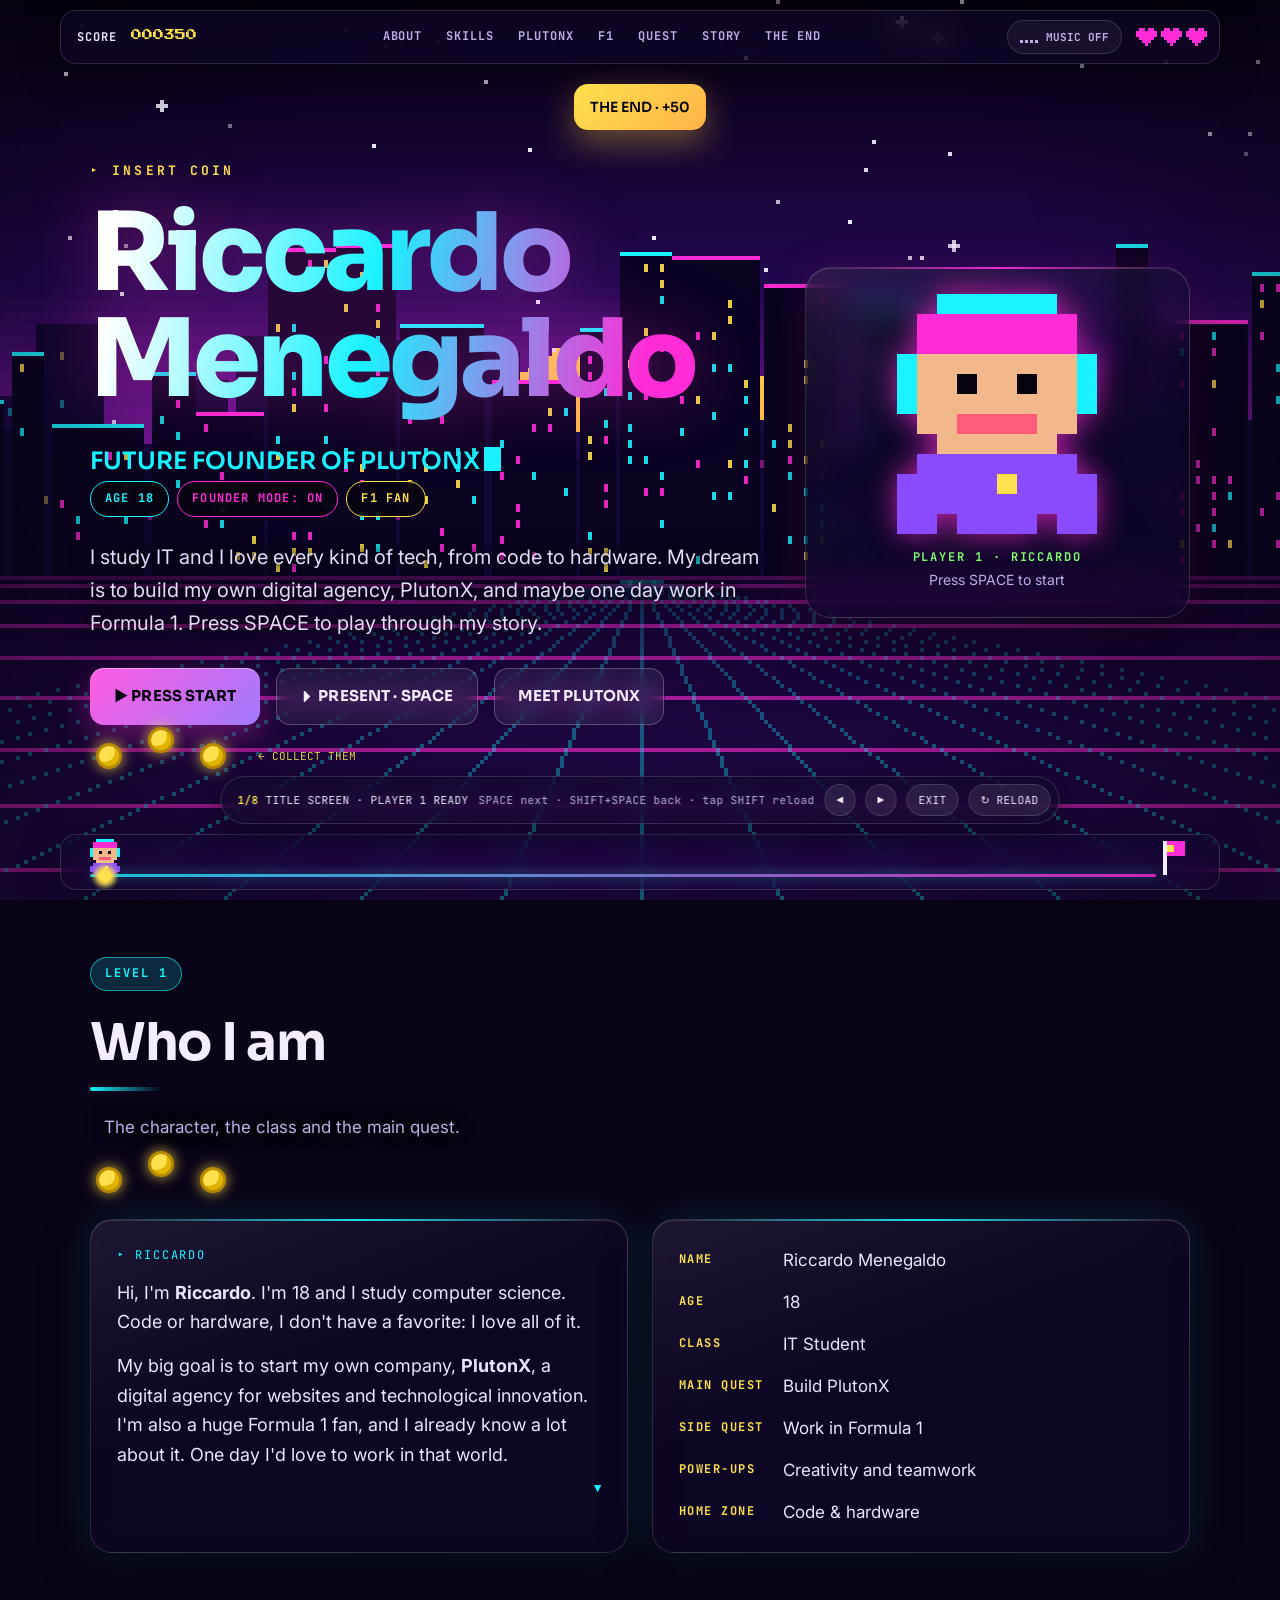
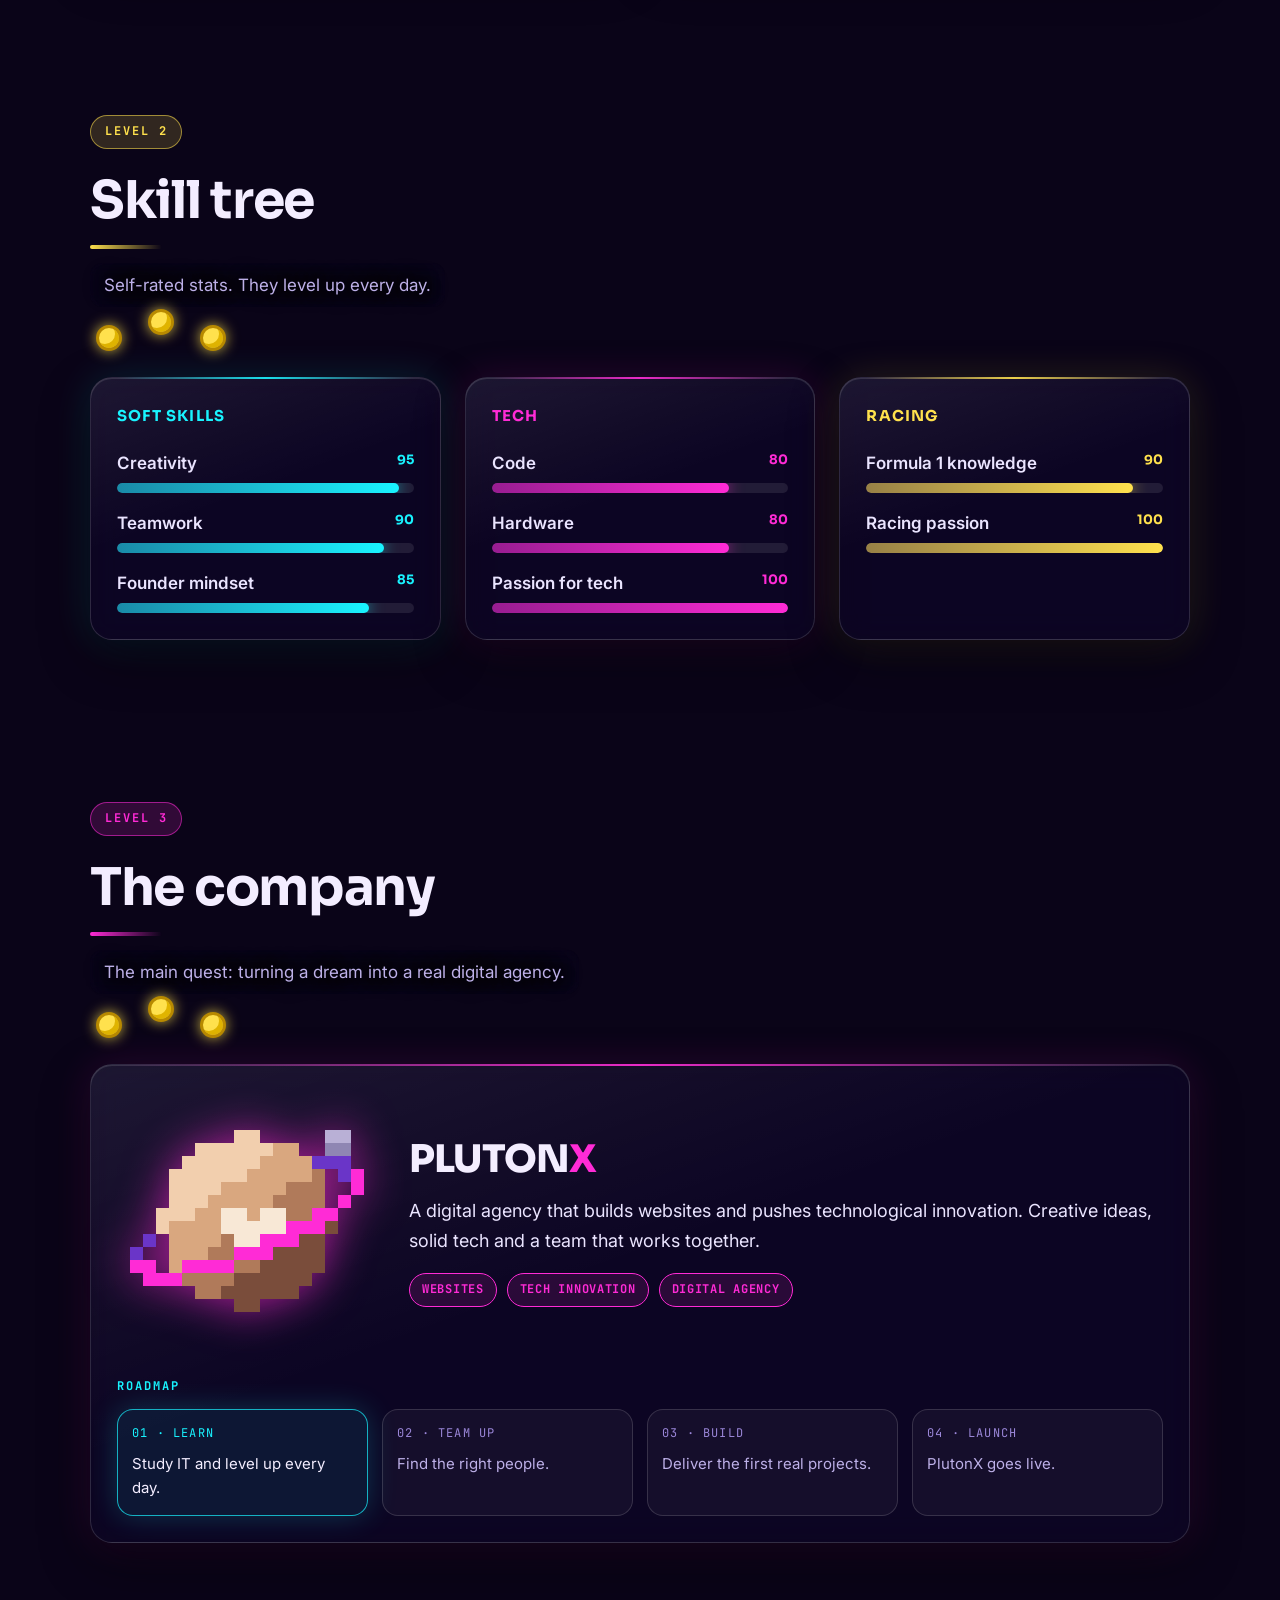
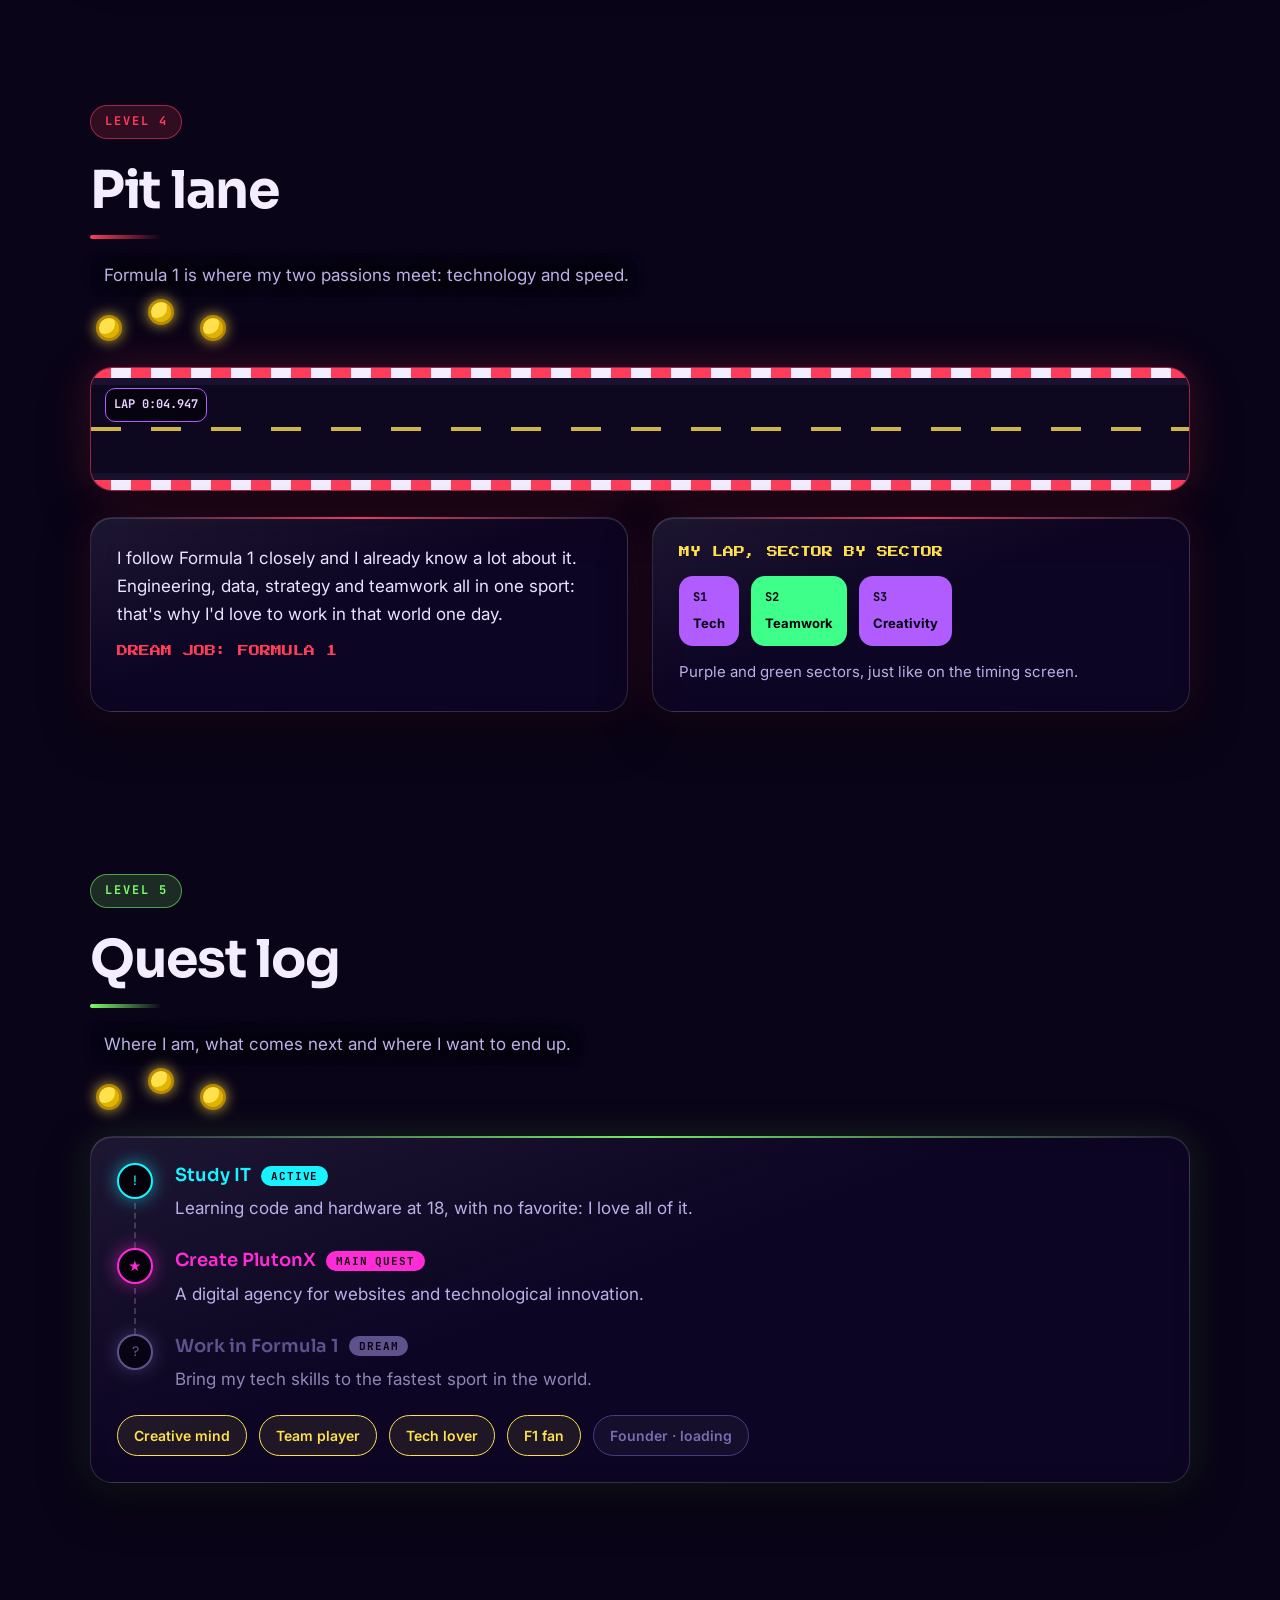
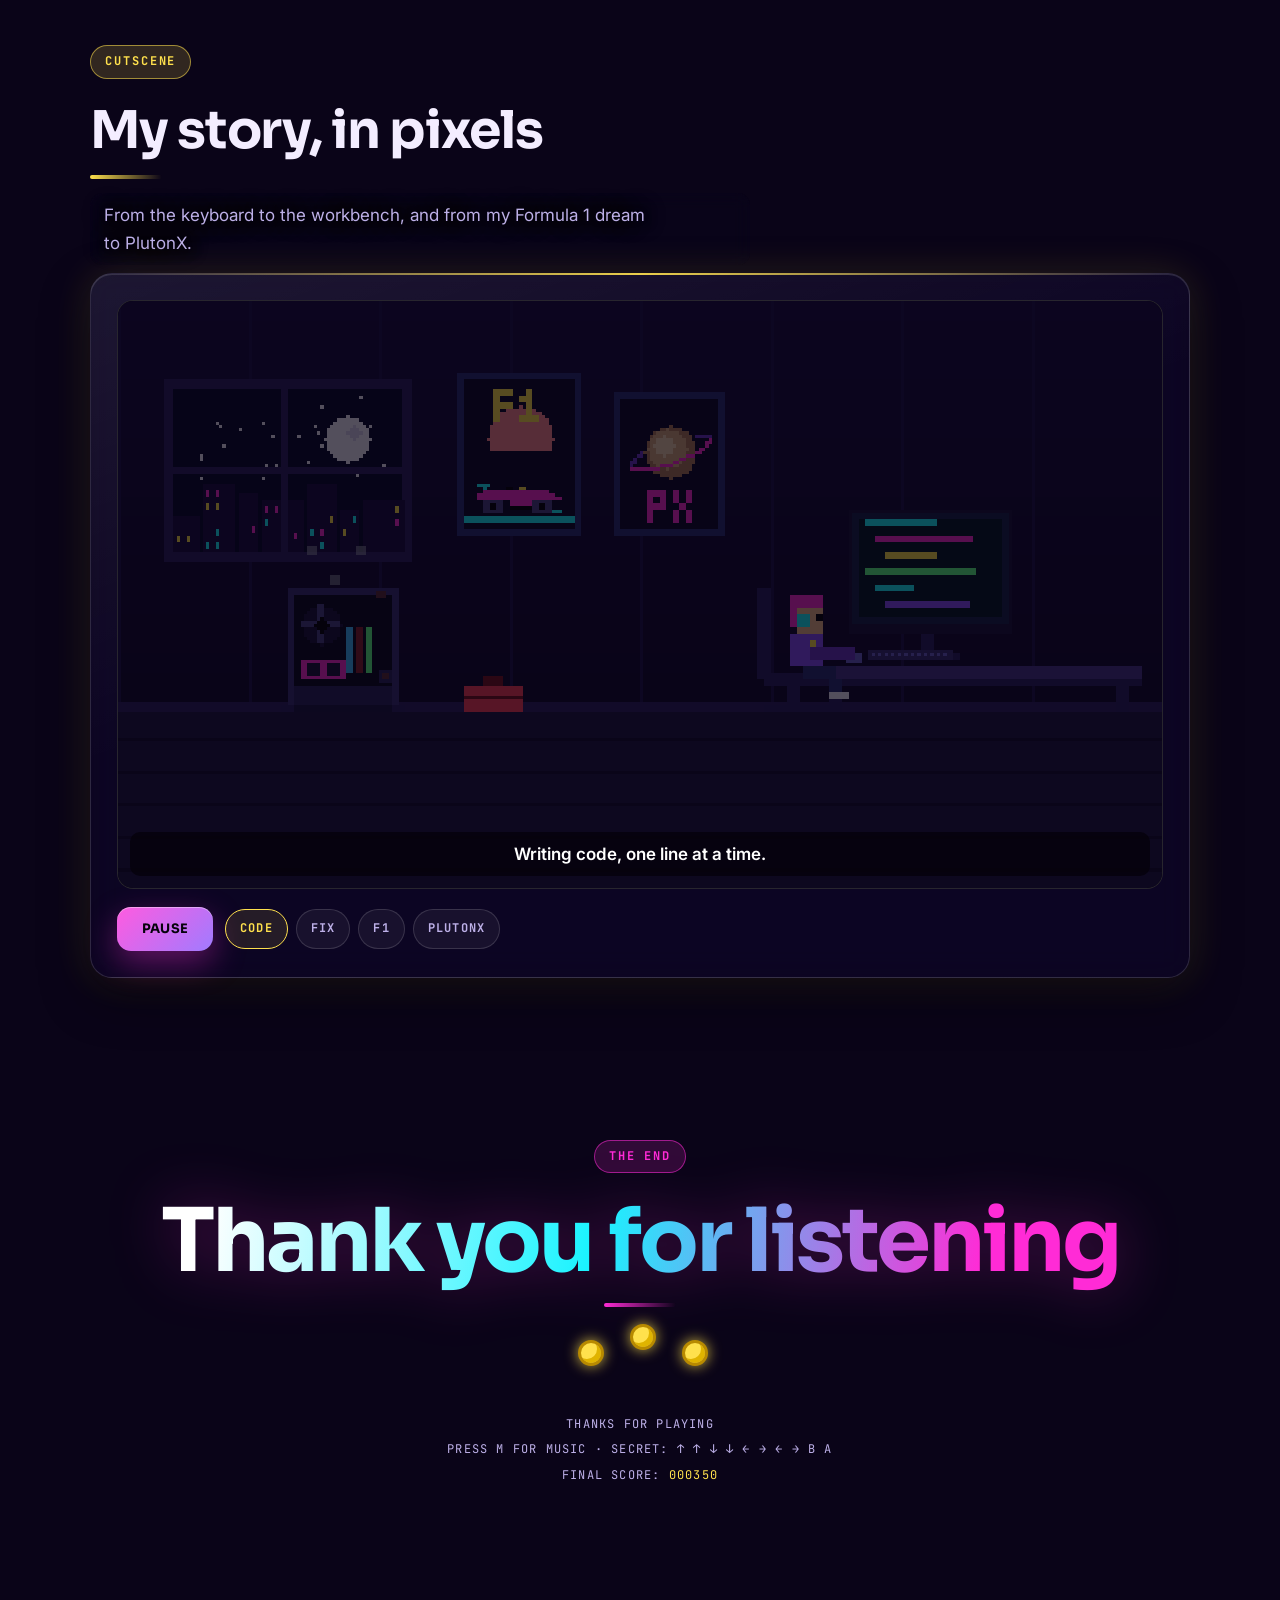
==== commit 1141504a: "aggiornemento" ====
--- a/ing/index.html
+++ b/ing/index.html
@@ -329,6 +329,38 @@
 #l5 h2{font-size:clamp(34px,7.4vw,88px);line-height:1.02;letter-spacing:-.035em;background:linear-gradient(100deg,#fff 5%,var(--cyan) 45%,var(--mag) 85%);-webkit-background-clip:text;background-clip:text;-webkit-text-fill-color:transparent;color:transparent;filter:drop-shadow(0 0 30px rgba(255,43,214,.3));padding-bottom:.08em}
 #l5 .coinrow{margin:26px 0}
 #l5 .lvtag{align-self:center}
+
+/* ===== presentation mode + Mario-style level warp ===== */
+html,body{overflow:hidden;overscroll-behavior:none}
+#clear{position:fixed;left:50%;transform:translateX(-50%) translateY(10px);bottom:calc(128px + env(safe-area-inset-bottom,0px));z-index:41;opacity:0;pointer-events:none;transition:.35s;font-family:var(--display);text-align:center;line-height:1.9;padding:14px 20px;background:rgba(5,2,15,.82);border:3px solid var(--yel);box-shadow:0 0 28px rgba(255,225,77,.55);-webkit-backdrop-filter:blur(8px);backdrop-filter:blur(8px)}
+#clear b{display:block;font-weight:400;font-size:clamp(14px,2.6vw,24px);color:var(--yel);text-shadow:0 0 14px rgba(255,225,77,.7)}
+#clear span{display:block;font-size:clamp(9px,1.5vw,12px);color:var(--cyan);animation:cblink 1s steps(2) infinite}
+#clear.on{opacity:1;transform:translateX(-50%)}
+@keyframes cblink{50%{opacity:.25}}
+
+#warp{position:fixed;inset:0;z-index:90;display:none;background:#05020F;cursor:none;overflow:hidden}
+#warp.on{display:block}
+.wcard{position:absolute;inset:0;display:none;flex-direction:column;align-items:center;justify-content:center;gap:clamp(14px,3vh,26px);text-align:center;padding:24px 24px 90px}
+#warp.card .wcard{display:flex}
+.wtop{position:absolute;left:0;right:0;top:0;display:flex;justify-content:space-between;padding:18px 24px;font-family:var(--display);font-size:clamp(9px,1.6vw,13px);color:var(--fg);letter-spacing:.06em}
+.wtop b{color:var(--yel);font-weight:400}
+.wworld{font-family:var(--display);font-size:clamp(22px,5.6vw,58px);color:var(--yel);text-shadow:0 0 18px rgba(255,225,77,.65),4px 4px 0 #8A1BA8;letter-spacing:.04em;line-height:1.3}
+.wname{font-family:var(--display);font-size:clamp(11px,2.4vw,22px);color:var(--cyan);text-shadow:0 0 12px var(--cyan);line-height:1.8;max-width:90vw}
+.wlives{display:flex;align-items:center;gap:12px;font-family:var(--display);font-size:clamp(12px,2.2vw,20px);color:var(--fg)}
+.wlives svg{width:28px;height:24px;fill:var(--mag);filter:drop-shadow(0 0 6px var(--mag))}
+.wground{position:absolute;left:0;right:0;bottom:0;height:64px;border-top:4px solid var(--mag);box-shadow:0 -6px 24px rgba(255,43,214,.45);
+  background:repeating-linear-gradient(90deg,transparent 0 60px,rgba(255,43,214,.55) 60px 64px),repeating-linear-gradient(0deg,#1a0a3d 0 28px,rgba(255,43,214,.55) 28px 32px),#1a0a3d}
+#wspr{position:absolute;bottom:64px;left:0;image-rendering:pixelated;transform:translateX(-120px);filter:drop-shadow(0 0 10px rgba(25,243,255,.6))}
+#warp.card #wspr{animation:wrun 1.5s linear forwards,wbob .24s steps(2) infinite}
+@keyframes wrun{from{left:0}to{left:calc(100vw + 120px)}}
+@keyframes wbob{50%{margin-bottom:6px}}
+#pres{position:fixed;left:50%;transform:translateX(-50%);bottom:calc(76px + env(safe-area-inset-bottom,0px));z-index:40;display:flex;align-items:center;gap:10px;padding:7px 8px 7px 16px;border-radius:999px;background:var(--glass);-webkit-backdrop-filter:blur(14px);backdrop-filter:blur(14px);border:1px solid var(--edge);font-family:var(--mono);font-size:11px;color:var(--fg);white-space:nowrap;box-shadow:0 8px 30px rgba(0,0,0,.4)}
+#pres{display:flex}
+#pres b{color:var(--yel);font-weight:600}
+#pres .keys{color:var(--muted)}
+#pres button{font:inherit;color:var(--fg);background:rgba(255,255,255,.08);border:1px solid var(--edge);border-radius:999px;padding:6px 11px;cursor:pointer}
+#pres button:hover{background:rgba(255,43,214,.3)}
+@media (max-width:640px){#pres .keys{display:none}}
 </style>
 </head>
 <body>
@@ -359,15 +391,16 @@
         <h1>Riccardo<br>Menegaldo</h1>
         <p class="role"><span id="role">IT STUDENT</span><span class="caret"></span></p>
         <div class="ribbon" aria-label="In breve"><span class="rb">AGE 18</span><span class="rb">FOUNDER MODE: ON</span><span class="rb">F1 FAN</span></div>
-        <p class="lead">I study IT and I love every kind of tech, from code to hardware. My dream is to build my own digital agency, PlutonX, and maybe one day work in Formula 1. Scroll to play through my story.</p>
+        <p class="lead">I study IT and I love every kind of tech, from code to hardware. My dream is to build my own digital agency, PlutonX, and maybe one day work in Formula 1. Press SPACE to play through my story.</p>
         <div class="btns">
           <a class="btn" href="#l1" id="startBtn">&#9654; PRESS START</a>
+          <a class="btn alt" href="#l3" id="presBtn">&#9205; PRESENT · SPACE</a>
           <a class="btn alt" href="#l3">MEET PLUTONX</a>
         </div>
       </div>
       <div class="box pcard">
         <canvas id="hero-sprite" aria-label="Riccardo's pixel art character" role="img"></canvas>
-        <div><p class="cap">PLAYER 1 · RICCARDO</p><p class="cap2">Press Enter to start</p></div>
+        <div><p class="cap">PLAYER 1 · RICCARDO</p><p class="cap2">Press SPACE to start</p></div>
       </div>
     </div>
     <div class="coinrow" data-coins><button class="coin" type="button" aria-label="Collect coin, 10 points"></button><button class="coin" type="button" aria-label="Collect coin, 10 points"></button><button class="coin" type="button" aria-label="Collect coin, 10 points"></button><span class="coinlabel">&larr; COLLECT THEM</span></div>
@@ -503,6 +536,10 @@
   <svg class="flag" viewBox="0 0 7 9" aria-hidden="true" shape-rendering="crispEdges"><rect x="0" y="0" width="1" height="9" fill="#F3EDFF"/><rect x="1" y="0" width="5" height="4" fill="#FF2BD6"/><rect x="1" y="1" width="2" height="2" fill="#FFE14D"/></svg>
 </div></nav>
 <div class="toast" id="toast" role="status" aria-live="polite"></div>
+<div id="warp" aria-hidden="true"><div class="wtop"><span>SCORE <b id="wscore">000000</b></span><span>PLAYER 1</span></div><div class="wcard"><div class="wworld" id="wworld">WORLD 1-1</div><div class="wname" id="wname">WHO I AM</div><div class="wlives"><svg viewBox="0 0 7 6" aria-hidden="true"><use href="#heart"/></svg><span>&times; 3</span></div></div><canvas id="wspr"></canvas><div class="wground"></div></div>
+<div id="clear" aria-live="polite"><b id="cb">LEVEL CLEAR!</b><span id="cs">PRESS SPACE &#9654;</span></div>
+<div id="pres" role="group" aria-label="Presentation controls"><span><b id="pn">1/8</b> <span id="pt">TITLE SCREEN</span></span><span class="keys">SPACE next &middot; SHIFT+SPACE back &middot; tap SHIFT reload</span><button type="button" id="pprev" aria-label="Previous level">&#9664;</button><button type="button" id="pnext" aria-label="Next level">&#9654;</button><button type="button" id="pexit" aria-label="Exit to title screen">EXIT</button><button type="button" id="preload" aria-label="Reload everything (Shift)">&#8635; RELOAD</button></div>
+
 
 <script>
 (function(){
@@ -647,7 +684,7 @@
   try{navigator.clipboard.writeText(t).then(function(){toast('Copied! +20');add(20)},fb)}catch(e){fb()}})});
 
 /* ---------- keyboard: Enter on title screen ---------- */
-addEventListener('keydown',function(e){if(e.key==='Enter'&&scrollY<200&&!/^(BUTTON|A|INPUT)$/.test(document.activeElement.tagName)){$('#l1').scrollIntoView({behavior:reduce?'auto':'smooth'})}});
+
 
 /* ---------- runner progress ---------- */
 var rail=$('#rail'),markers=[];
@@ -849,6 +886,60 @@
 T=reduce?20:0;draw(T);ui();requestAnimationFrame(loop);
 })();
 
+/* ---------- presentation mode: SPACE starts it, every topic change is a Mario-style level warp ---------- */
+(function(){
+var WORLDS={hero:['TITLE SCREEN','PLAYER 1 READY'],l1:['WORLD 1-1','WHO I AM'],l2:['WORLD 1-2','SKILL TREE'],l3:['WORLD 1-3','THE COMPANY: PLUTONX'],l4:['WORLD 1-4','PIT LANE · FORMULA 1'],l4b:['WORLD 2-1','QUEST LOG'],cutscene:['WORLD 2-2','MY STORY IN PIXELS'],l5:['FINAL WORLD','THE END']};
+var secs=$$('main section'),on=false,busy=false,pi=0,clr=$('#clear'),warp=$('#warp'),spr=$('#wspr');
+drawRows(spr,ROWS,6);
+function cur(){var b=0;secs.forEach(function(s,i){if(s.getBoundingClientRect().top<=innerHeight*.35)b=i});return b}
+function iris(a,b,ms){return new Promise(function(res){var t0=performance.now(),mx=Math.hypot(innerWidth,innerHeight)/2+12;
+  function f(now){var k=ms?Math.min(1,(now-t0)/ms):1;k=k<.5?2*k*k:1-Math.pow(-2*k+2,2)/2;var r=(a+(b-a)*k)*mx;
+    warp.style.background='radial-gradient(circle at 50% 50%,transparent '+r+'px,#05020F '+(r+1)+'px)';
+    if(k<1)requestAnimationFrame(f);else res()}
+  requestAnimationFrame(f)})}
+function atEnd(){return secs[pi].getBoundingClientRect().bottom<=innerHeight-72}
+function upd(){if(!on||busy){clr.classList.remove('on');return}
+  var last=pi===secs.length-1;$('#cb').textContent=pi===0?'PLAYER 1 READY':'LEVEL CLEAR!';$('#cs').innerHTML=pi===0?'PRESS SPACE TO START &#9654;':'PRESS SPACE &#9654;';
+  clr.classList.toggle('on',pi>0&&atEnd()&&!last)}
+function nextStep(){if(busy)return;
+  if(pi>0&&!atEnd()){var d=Math.min(innerHeight*.7,secs[pi].getBoundingClientRect().bottom-(innerHeight-90));window.scrollBy({top:d,behavior:reduce?'auto':'smooth'});clr.classList.remove('on');setTimeout(function(){upd();if(atEnd())sfx('coin')},reduce?50:650);return}
+  go(pi+1)}
+function wait(ms){return new Promise(function(r){setTimeout(r,ms)})}
+function jingle(){if(!sound||!AC)return;var t=AC.currentTime+.02,d=AC.master;
+  [[72,0],[76,.08],[79,.16],[84,.24],[79,.36],[84,.44],[88,.52]].forEach(function(n){tone('square',n[0],t+n[1],.12,.1,d);tone('triangle',n[0]-12,t+n[1],.12,.16,d)});
+  tone('square',91,t+.64,.4,.09,d);tone('triangle',79,t+.64,.4,.14,d)}
+function down(){if(!sound||!AC)return;var t=AC.currentTime+.01,d=AC.master;[84,79,74,69,64].forEach(function(m,i){tone('square',m,t+i*.06,.1,.09,d)})}
+function label(i){var w=WORLDS[secs[i].id]||['',''];$('#pn').textContent=(i+1)+'/'+secs.length;$('#pt').textContent=w[0]===w[1]?w[0]:(w[0]+' · '+w[1])}
+function go(n){
+  if(busy||n<0||n>=secs.length){if(!busy&&n>=secs.length)toast('THE END · ESC to exit');return}
+  busy=true;clr.classList.remove('on');var w=WORLDS[secs[n].id]||['',''],ms=reduce?0:520,hold=reduce?500:1550;
+  $('#wworld').textContent=w[0];$('#wname').textContent=w[1];$('#wscore').textContent=pad(score);
+  warp.classList.remove('card');warp.classList.add('on');down();
+  iris(1,0,ms).then(function(){
+    warp.classList.add('card');jingle();
+    var s=secs[n];window.scrollTo({top:n?Math.max(0,s.getBoundingClientRect().top+scrollY-84):0,behavior:'instant'});label(n);pi=n;
+    spr.style.animation='none';void spr.offsetWidth;spr.style.animation='';
+    return wait(hold)}).then(function(){warp.classList.remove('card');return iris(0,1,ms)}).then(function(){
+    warp.classList.remove('on');warp.style.background='';busy=false;setTimeout(function(){upd();if(atEnd())sfx('coin')},350)})}
+on=true;pi=0;label(0);setTimeout(upd,600);
+addEventListener('keydown',function(e){
+  if(e.ctrlKey||e.metaKey||e.altKey)return;var k=e.key;
+  if(k===' '||k==='Spacebar'||k==='PageDown'||k==='PageUp'||k==='Backspace'){
+    e.preventDefault();var ae=document.activeElement;if(ae&&(ae.tagName==='BUTTON'||ae.tagName==='A'))ae.blur();
+    if(k==='PageUp'||k==='Backspace'||(k===' '&&e.shiftKey))go(pi-1);else nextStep()}
+  });
+$('#pnext').addEventListener('click',nextStep);
+$('#pexit').addEventListener('click',function(){if(pi!==0)go(0);else toast('You are on the title screen')});
+$('#preload').addEventListener('click',function(){location.reload()});
+var shiftOnly=false;
+addEventListener('keydown',function(e){if(e.key==='Shift'){if(!e.repeat)shiftOnly=true}else{shiftOnly=false;if(e.key==='Escape'&&pi!==0)go(0)}});
+addEventListener('keyup',function(e){if(e.key==='Shift'&&shiftOnly){shiftOnly=false;location.reload()}});
+$('#pprev').addEventListener('click',function(){go(pi-1)});
+$('#presBtn').addEventListener('click',function(e){e.preventDefault();nextStep()});
+$$('a[href^="#"]').forEach(function(a){a.addEventListener('click',function(e){var id=a.getAttribute('href').slice(1),t=document.getElementById(id);if(!t)return;e.preventDefault();var n=secs.indexOf(t);if(n>=0&&n!==pi)go(n)})});
+try{history.scrollRestoration='manual'}catch(e){}window.scrollTo({top:0,behavior:'instant'});
+addEventListener('resize',upd);
+})();
 })();
 </script>
 
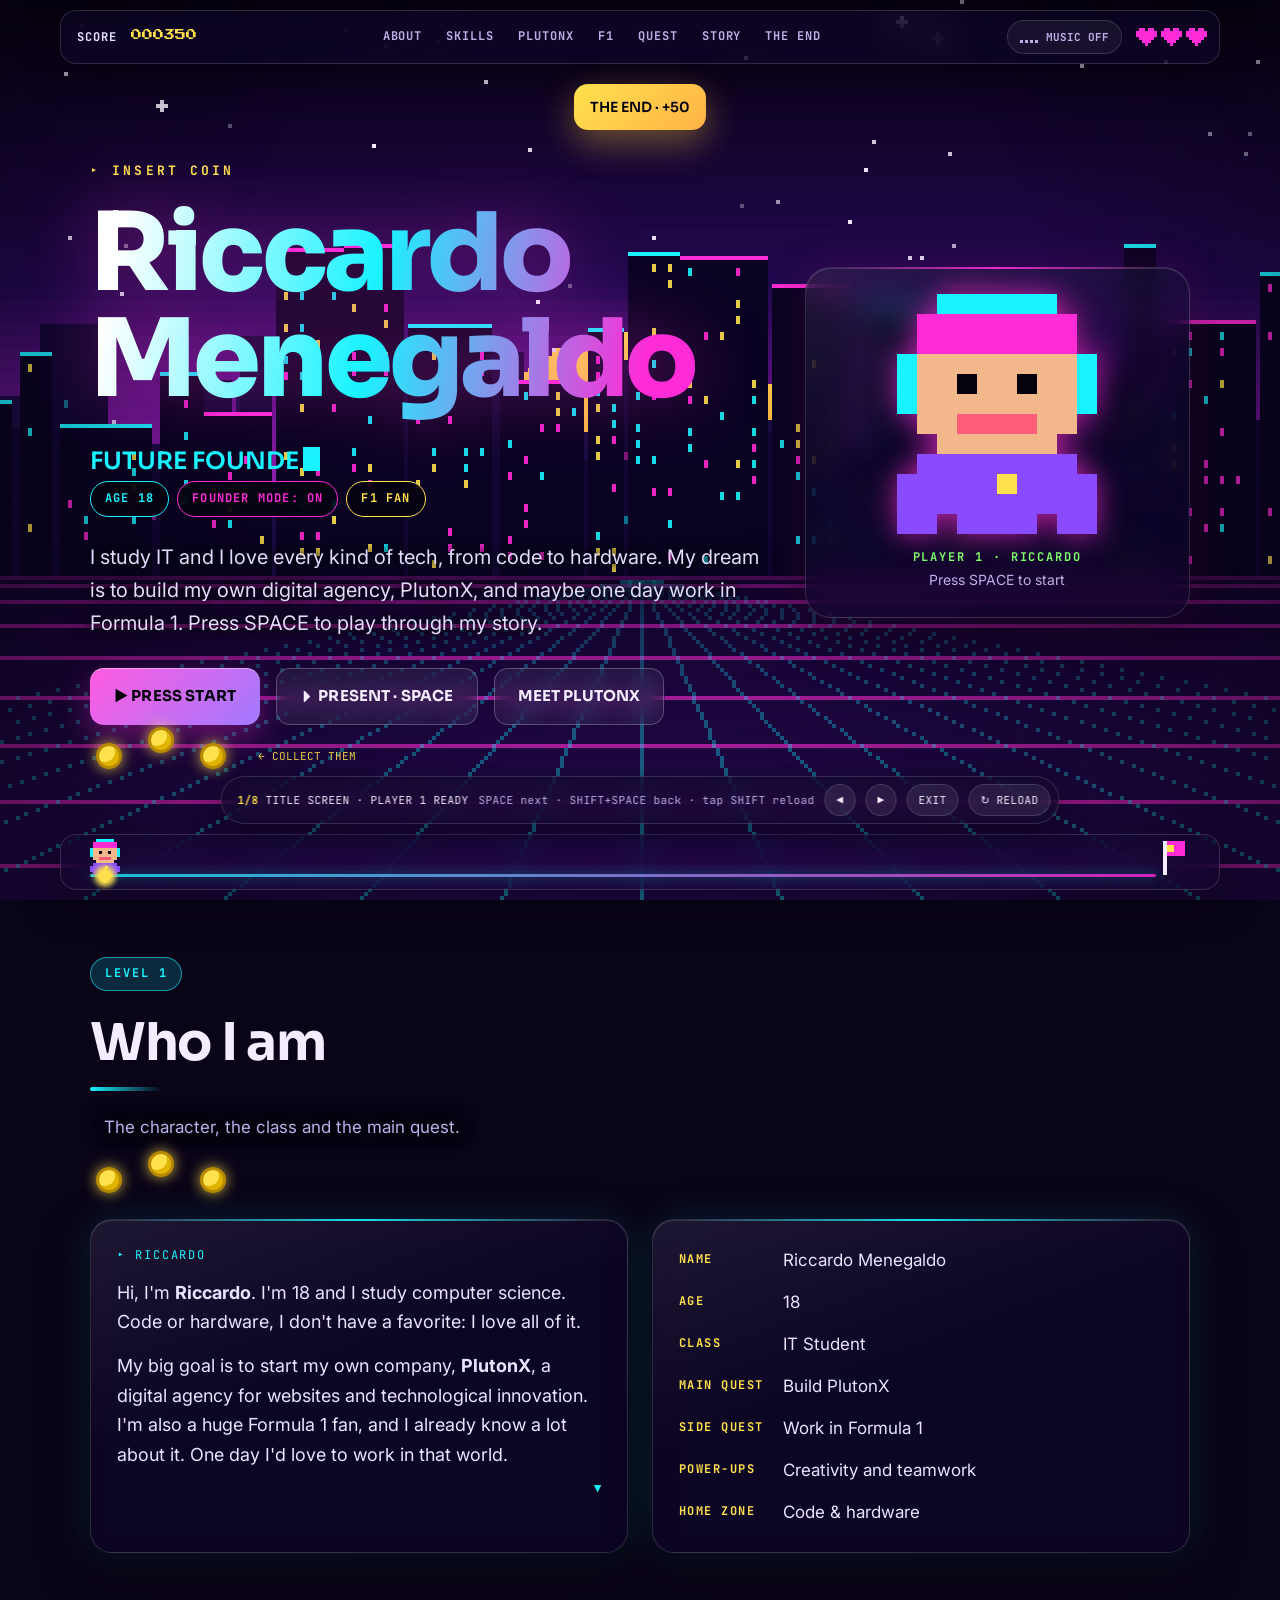
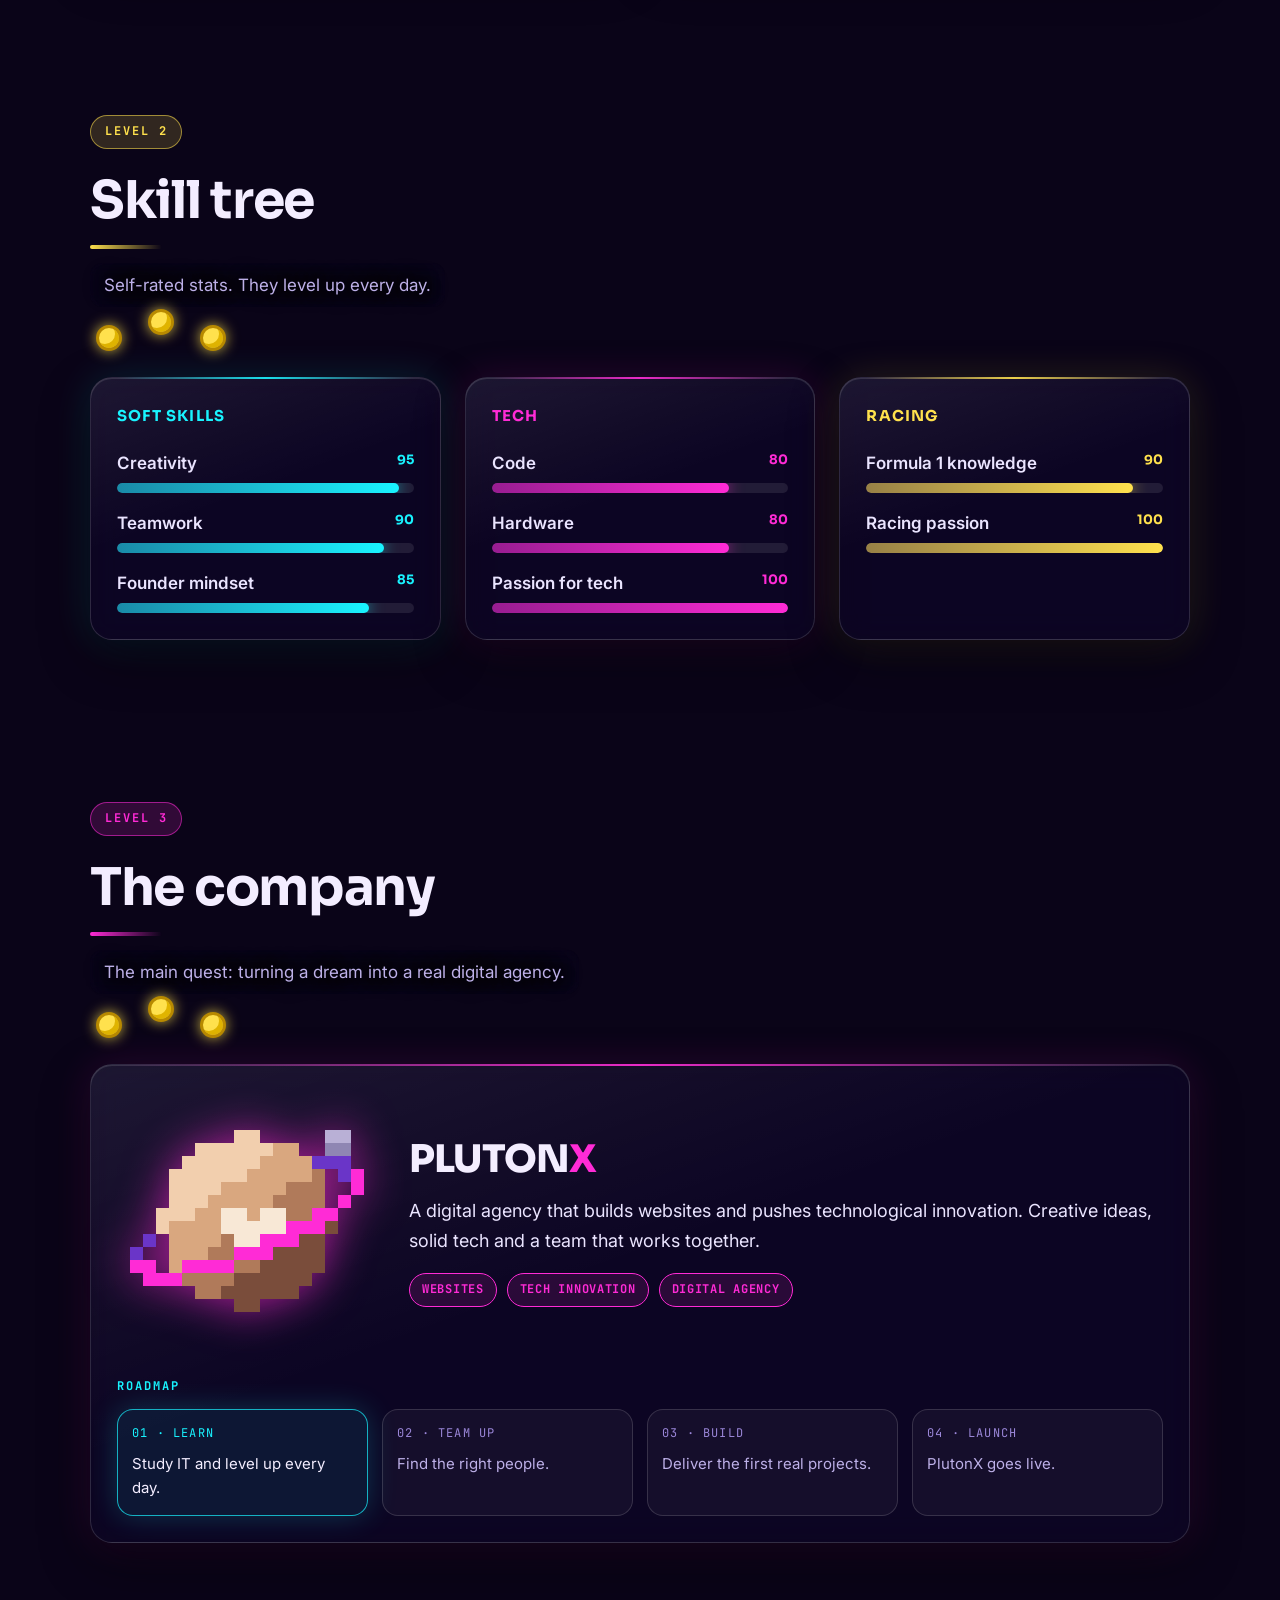
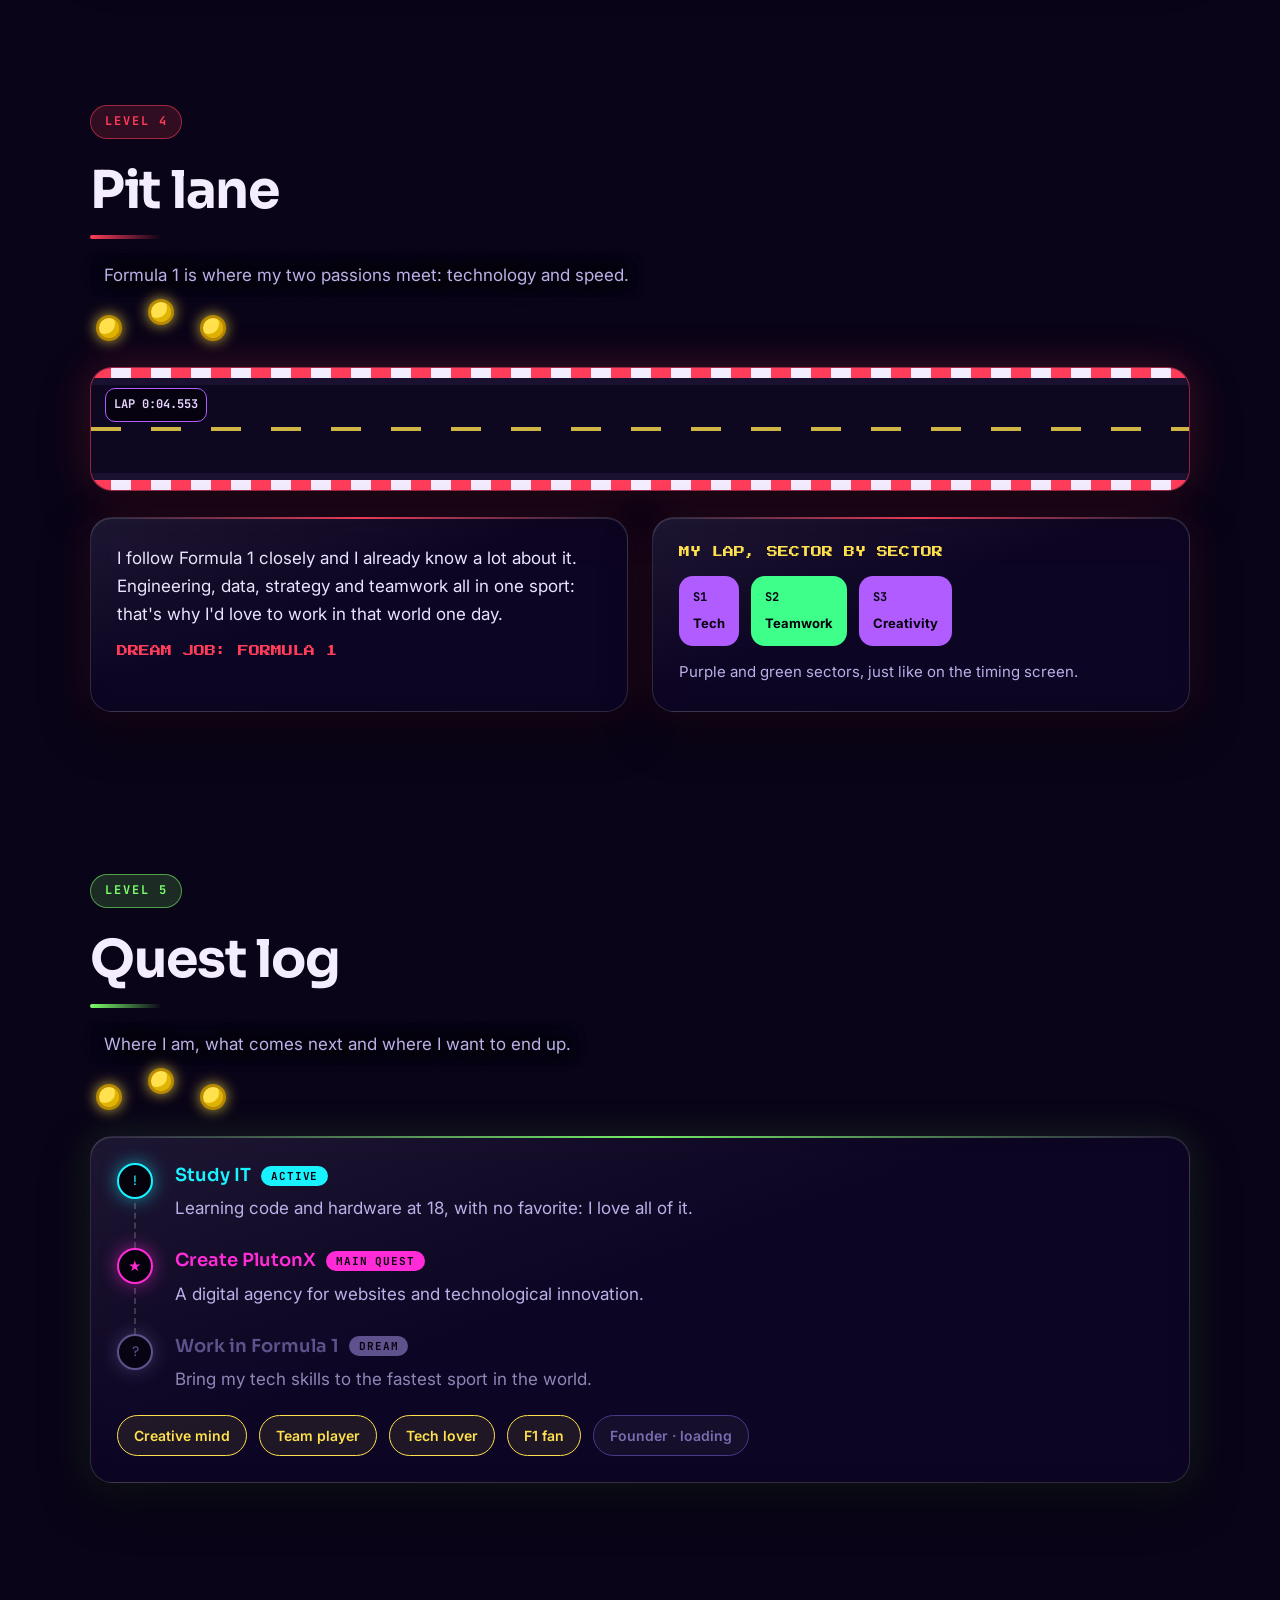
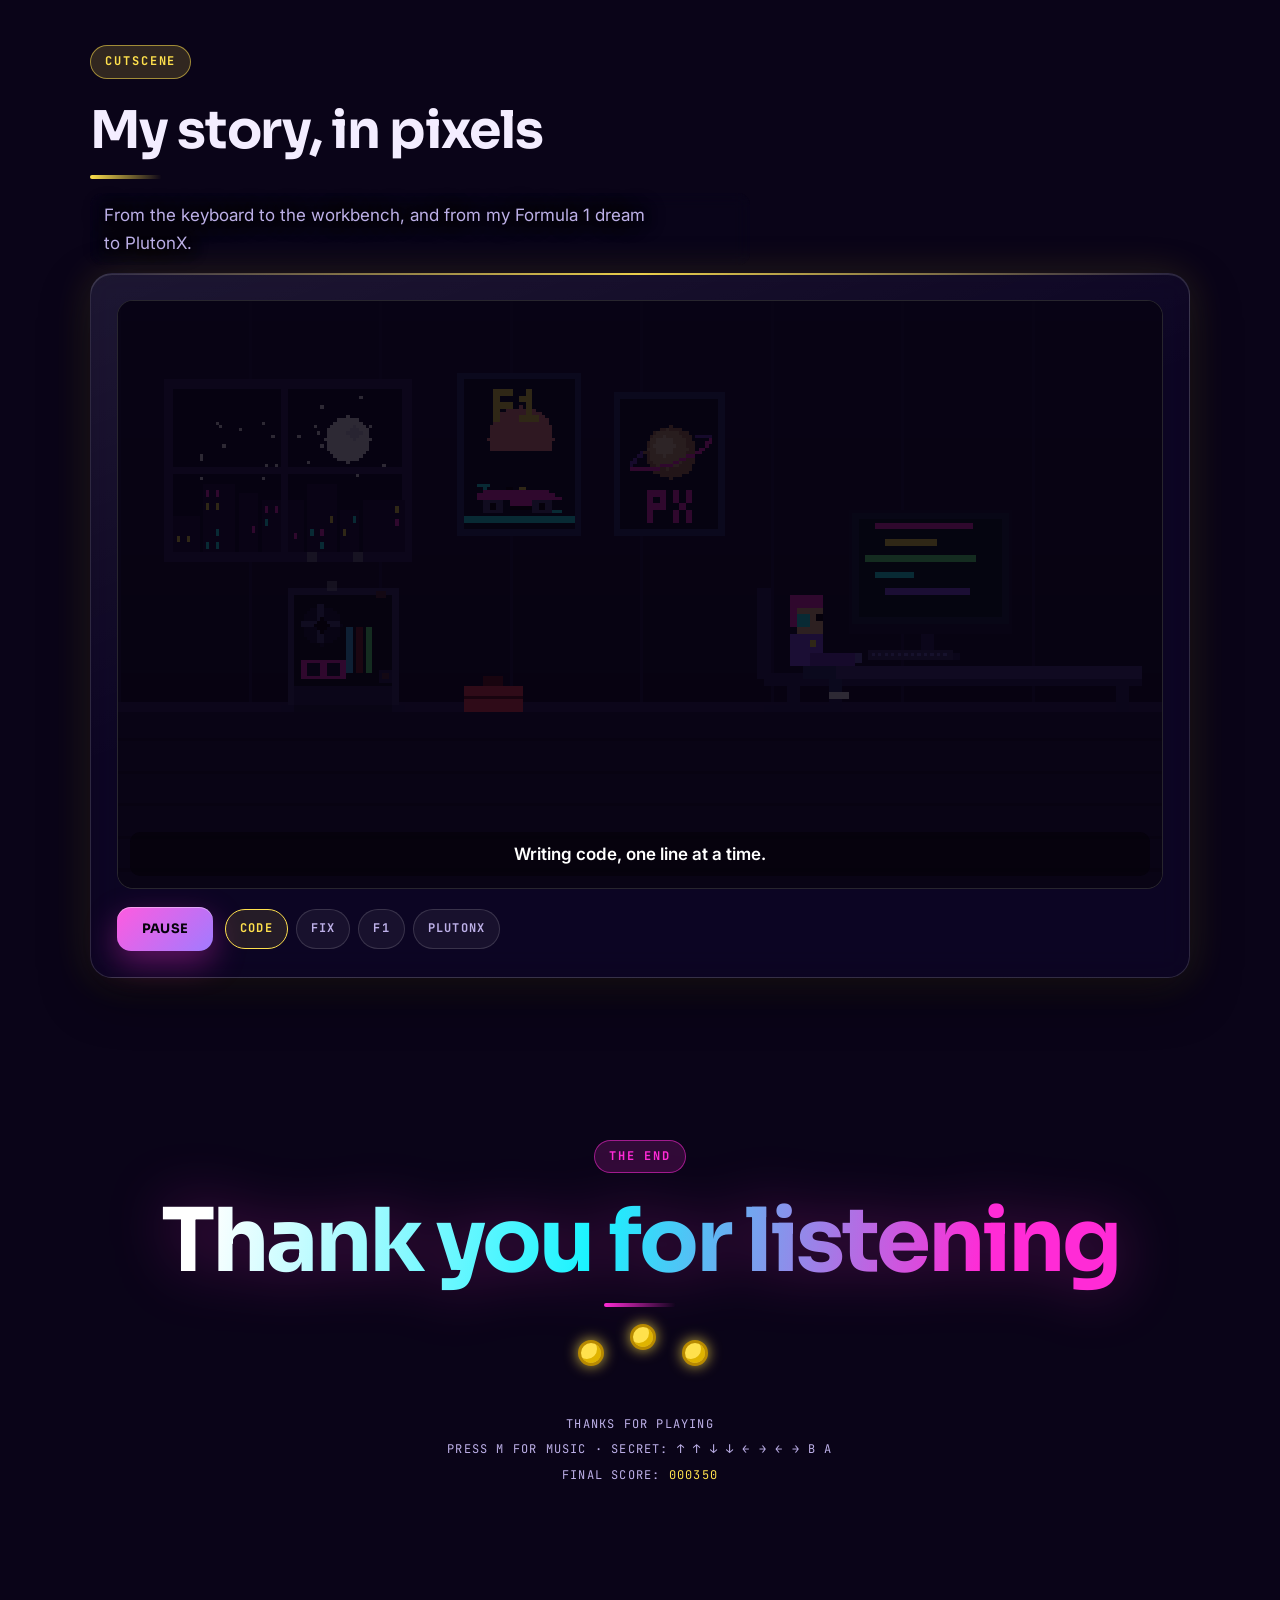
==== commit 493ef91e: "benonn" ====
--- a/ing/index.html
+++ b/ing/index.html
@@ -332,11 +332,11 @@
 
 /* ===== presentation mode + Mario-style level warp ===== */
 html,body{overflow:hidden;overscroll-behavior:none}
-#clear{position:fixed;left:50%;transform:translateX(-50%) translateY(10px);bottom:calc(128px + env(safe-area-inset-bottom,0px));z-index:41;opacity:0;pointer-events:none;transition:.35s;font-family:var(--display);text-align:center;line-height:1.9;padding:14px 20px;background:rgba(5,2,15,.82);border:3px solid var(--yel);box-shadow:0 0 28px rgba(255,225,77,.55);-webkit-backdrop-filter:blur(8px);backdrop-filter:blur(8px)}
-#clear b{display:block;font-weight:400;font-size:clamp(14px,2.6vw,24px);color:var(--yel);text-shadow:0 0 14px rgba(255,225,77,.7)}
-#clear span{display:block;font-size:clamp(9px,1.5vw,12px);color:var(--cyan);animation:cblink 1s steps(2) infinite}
-#clear.on{opacity:1;transform:translateX(-50%)}
-@keyframes cblink{50%{opacity:.25}}
+#pres .pc{display:none;font-family:var(--display);font-size:10px;letter-spacing:.04em;color:var(--yel);text-shadow:0 0 10px rgba(255,225,77,.7);animation:cblink 1s steps(2) infinite}
+#pres.on{border-color:rgba(255,225,77,.7);box-shadow:0 0 18px rgba(255,225,77,.35),0 8px 30px rgba(0,0,0,.4)}
+#pres.on .pc{display:inline}
+#pres.on .keys,#pres.on #pt,#pres.on #pn{display:none}
+@keyframes cblink{50%{opacity:.35}}
 
 #warp{position:fixed;inset:0;z-index:90;display:none;background:#05020F;cursor:none;overflow:hidden}
 #warp.on{display:block}
@@ -537,8 +537,7 @@
 </div></nav>
 <div class="toast" id="toast" role="status" aria-live="polite"></div>
 <div id="warp" aria-hidden="true"><div class="wtop"><span>SCORE <b id="wscore">000000</b></span><span>PLAYER 1</span></div><div class="wcard"><div class="wworld" id="wworld">WORLD 1-1</div><div class="wname" id="wname">WHO I AM</div><div class="wlives"><svg viewBox="0 0 7 6" aria-hidden="true"><use href="#heart"/></svg><span>&times; 3</span></div></div><canvas id="wspr"></canvas><div class="wground"></div></div>
-<div id="clear" aria-live="polite"><b id="cb">LEVEL CLEAR!</b><span id="cs">PRESS SPACE &#9654;</span></div>
-<div id="pres" role="group" aria-label="Presentation controls"><span><b id="pn">1/8</b> <span id="pt">TITLE SCREEN</span></span><span class="keys">SPACE next &middot; SHIFT+SPACE back &middot; tap SHIFT reload</span><button type="button" id="pprev" aria-label="Previous level">&#9664;</button><button type="button" id="pnext" aria-label="Next level">&#9654;</button><button type="button" id="pexit" aria-label="Exit to title screen">EXIT</button><button type="button" id="preload" aria-label="Reload everything (Shift)">&#8635; RELOAD</button></div>
+<div id="pres" role="group" aria-label="Presentation controls"><span><b id="pn">1/8</b> <span id="pt">TITLE SCREEN</span></span><span class="pc">LEVEL CLEAR! SPACE &#9654;</span><span class="keys">SPACE next &middot; SHIFT+SPACE back &middot; tap SHIFT reload</span><button type="button" id="pprev" aria-label="Previous level">&#9664;</button><button type="button" id="pnext" aria-label="Next level">&#9654;</button><button type="button" id="pexit" aria-label="Exit to title screen">EXIT</button><button type="button" id="preload" aria-label="Reload everything (Shift)">&#8635; RELOAD</button></div>
 
 
 <script>
@@ -889,7 +888,7 @@
 /* ---------- presentation mode: SPACE starts it, every topic change is a Mario-style level warp ---------- */
 (function(){
 var WORLDS={hero:['TITLE SCREEN','PLAYER 1 READY'],l1:['WORLD 1-1','WHO I AM'],l2:['WORLD 1-2','SKILL TREE'],l3:['WORLD 1-3','THE COMPANY: PLUTONX'],l4:['WORLD 1-4','PIT LANE · FORMULA 1'],l4b:['WORLD 2-1','QUEST LOG'],cutscene:['WORLD 2-2','MY STORY IN PIXELS'],l5:['FINAL WORLD','THE END']};
-var secs=$$('main section'),on=false,busy=false,pi=0,clr=$('#clear'),warp=$('#warp'),spr=$('#wspr');
+var secs=$$('main section'),on=false,busy=false,pi=0,clr=$('#pres'),warp=$('#warp'),spr=$('#wspr');
 drawRows(spr,ROWS,6);
 function cur(){var b=0;secs.forEach(function(s,i){if(s.getBoundingClientRect().top<=innerHeight*.35)b=i});return b}
 function iris(a,b,ms){return new Promise(function(res){var t0=performance.now(),mx=Math.hypot(innerWidth,innerHeight)/2+12;
@@ -899,7 +898,7 @@
   requestAnimationFrame(f)})}
 function atEnd(){return secs[pi].getBoundingClientRect().bottom<=innerHeight-72}
 function upd(){if(!on||busy){clr.classList.remove('on');return}
-  var last=pi===secs.length-1;$('#cb').textContent=pi===0?'PLAYER 1 READY':'LEVEL CLEAR!';$('#cs').innerHTML=pi===0?'PRESS SPACE TO START &#9654;':'PRESS SPACE &#9654;';
+  var last=pi===secs.length-1;
   clr.classList.toggle('on',pi>0&&atEnd()&&!last)}
 function nextStep(){if(busy)return;
   if(pi>0&&!atEnd()){var d=Math.min(innerHeight*.7,secs[pi].getBoundingClientRect().bottom-(innerHeight-90));window.scrollBy({top:d,behavior:reduce?'auto':'smooth'});clr.classList.remove('on');setTimeout(function(){upd();if(atEnd())sfx('coin')},reduce?50:650);return}
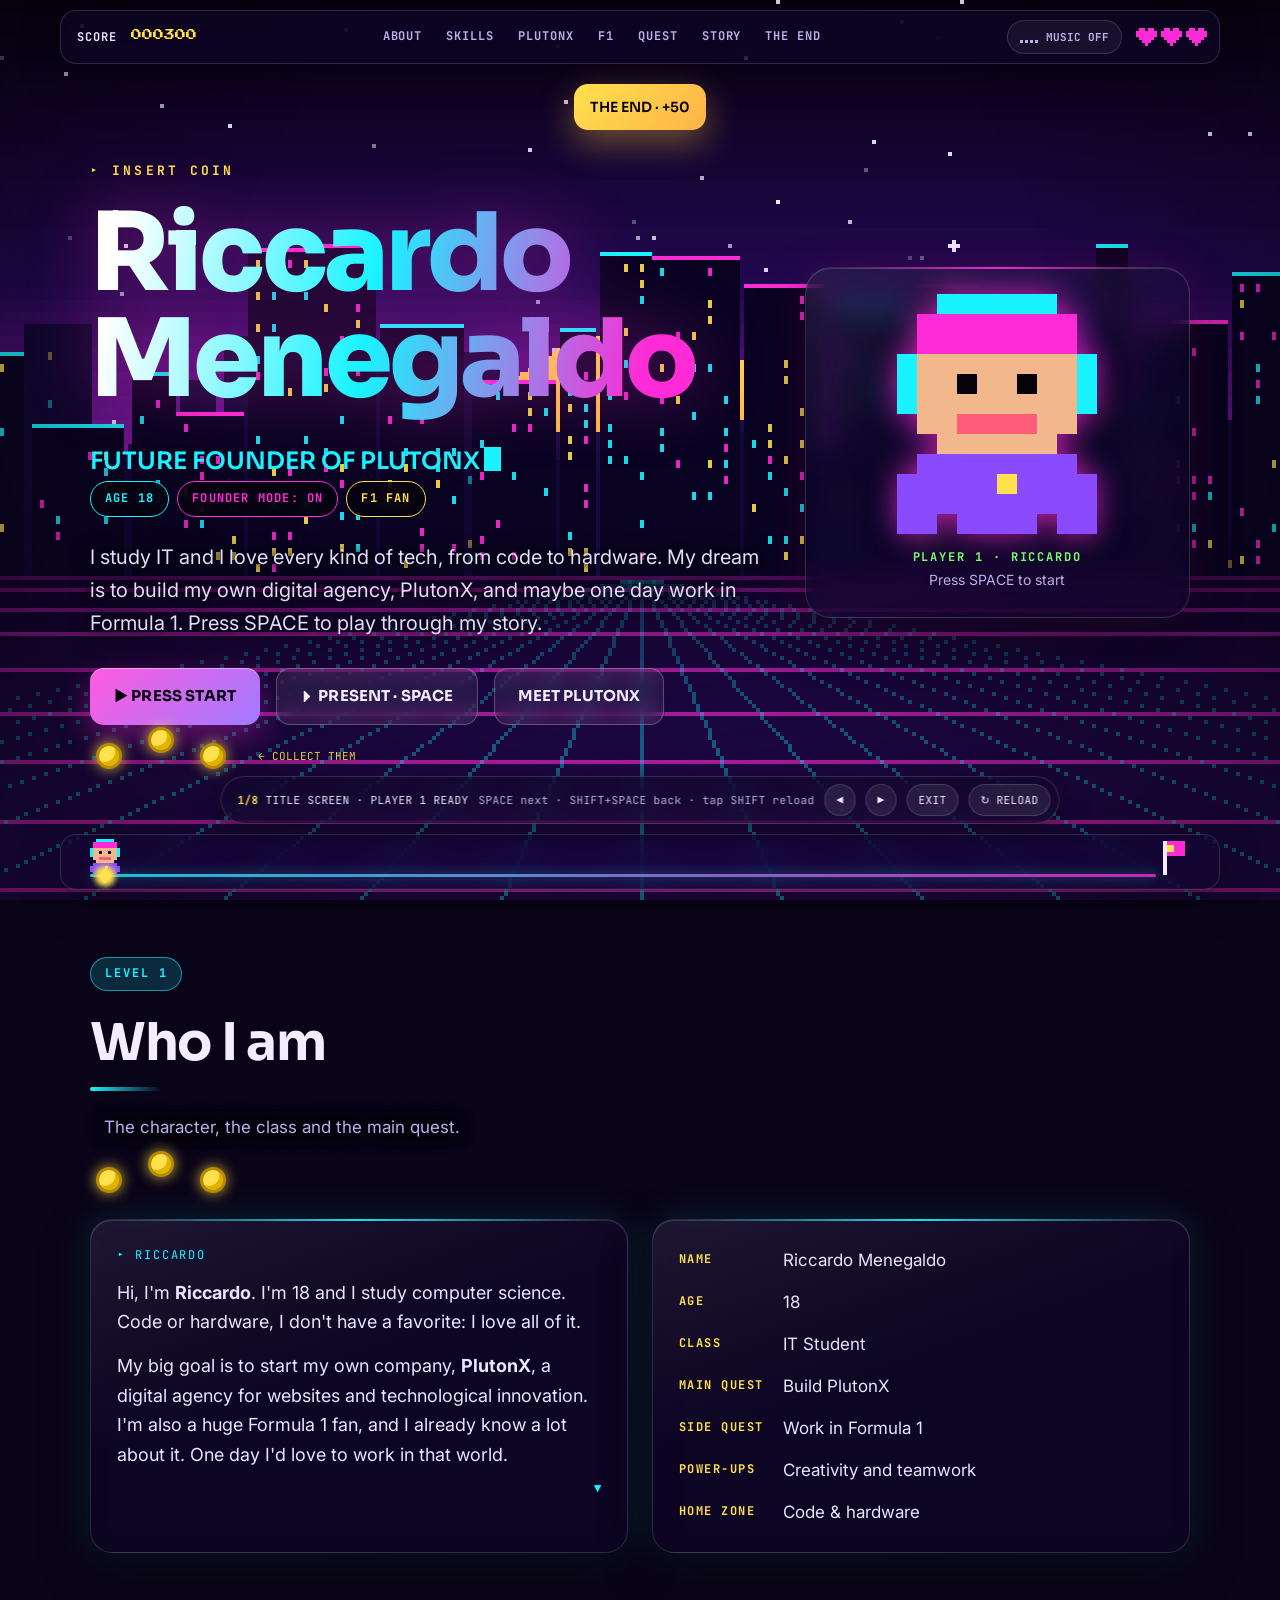
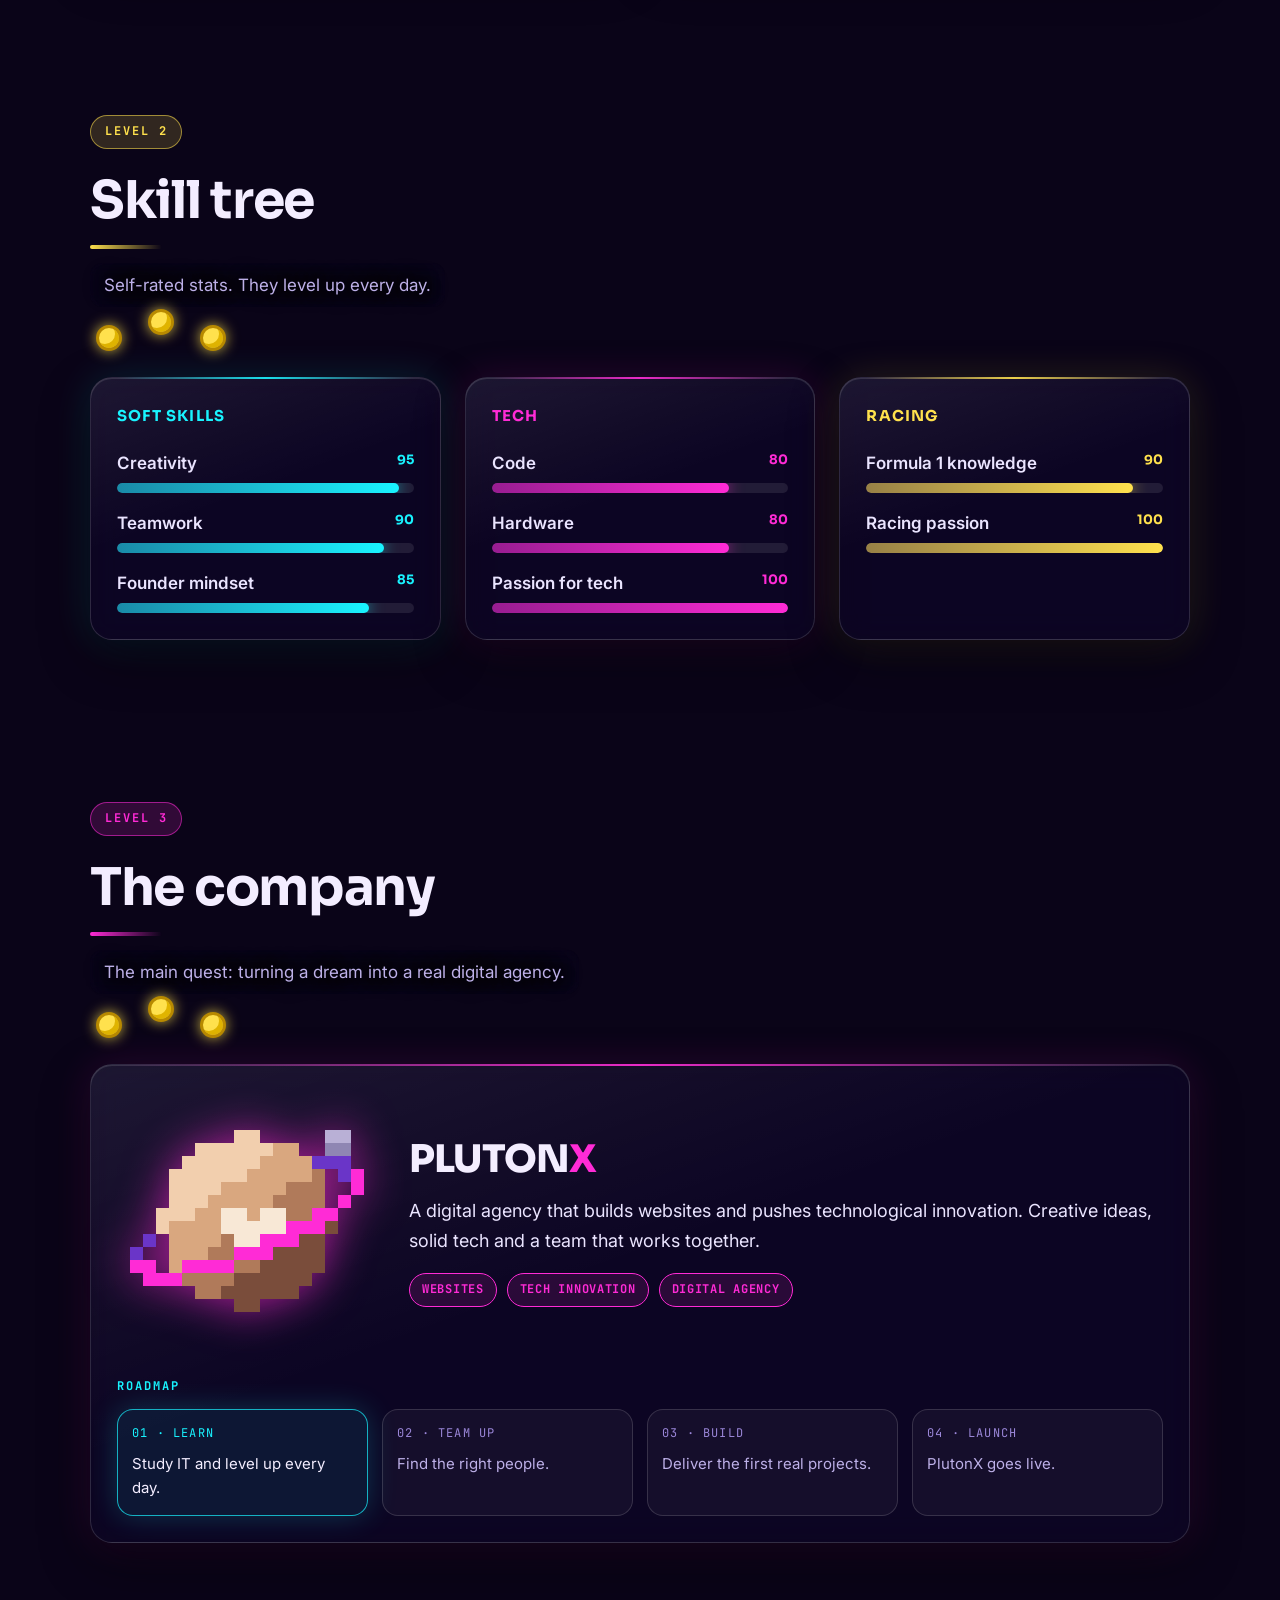
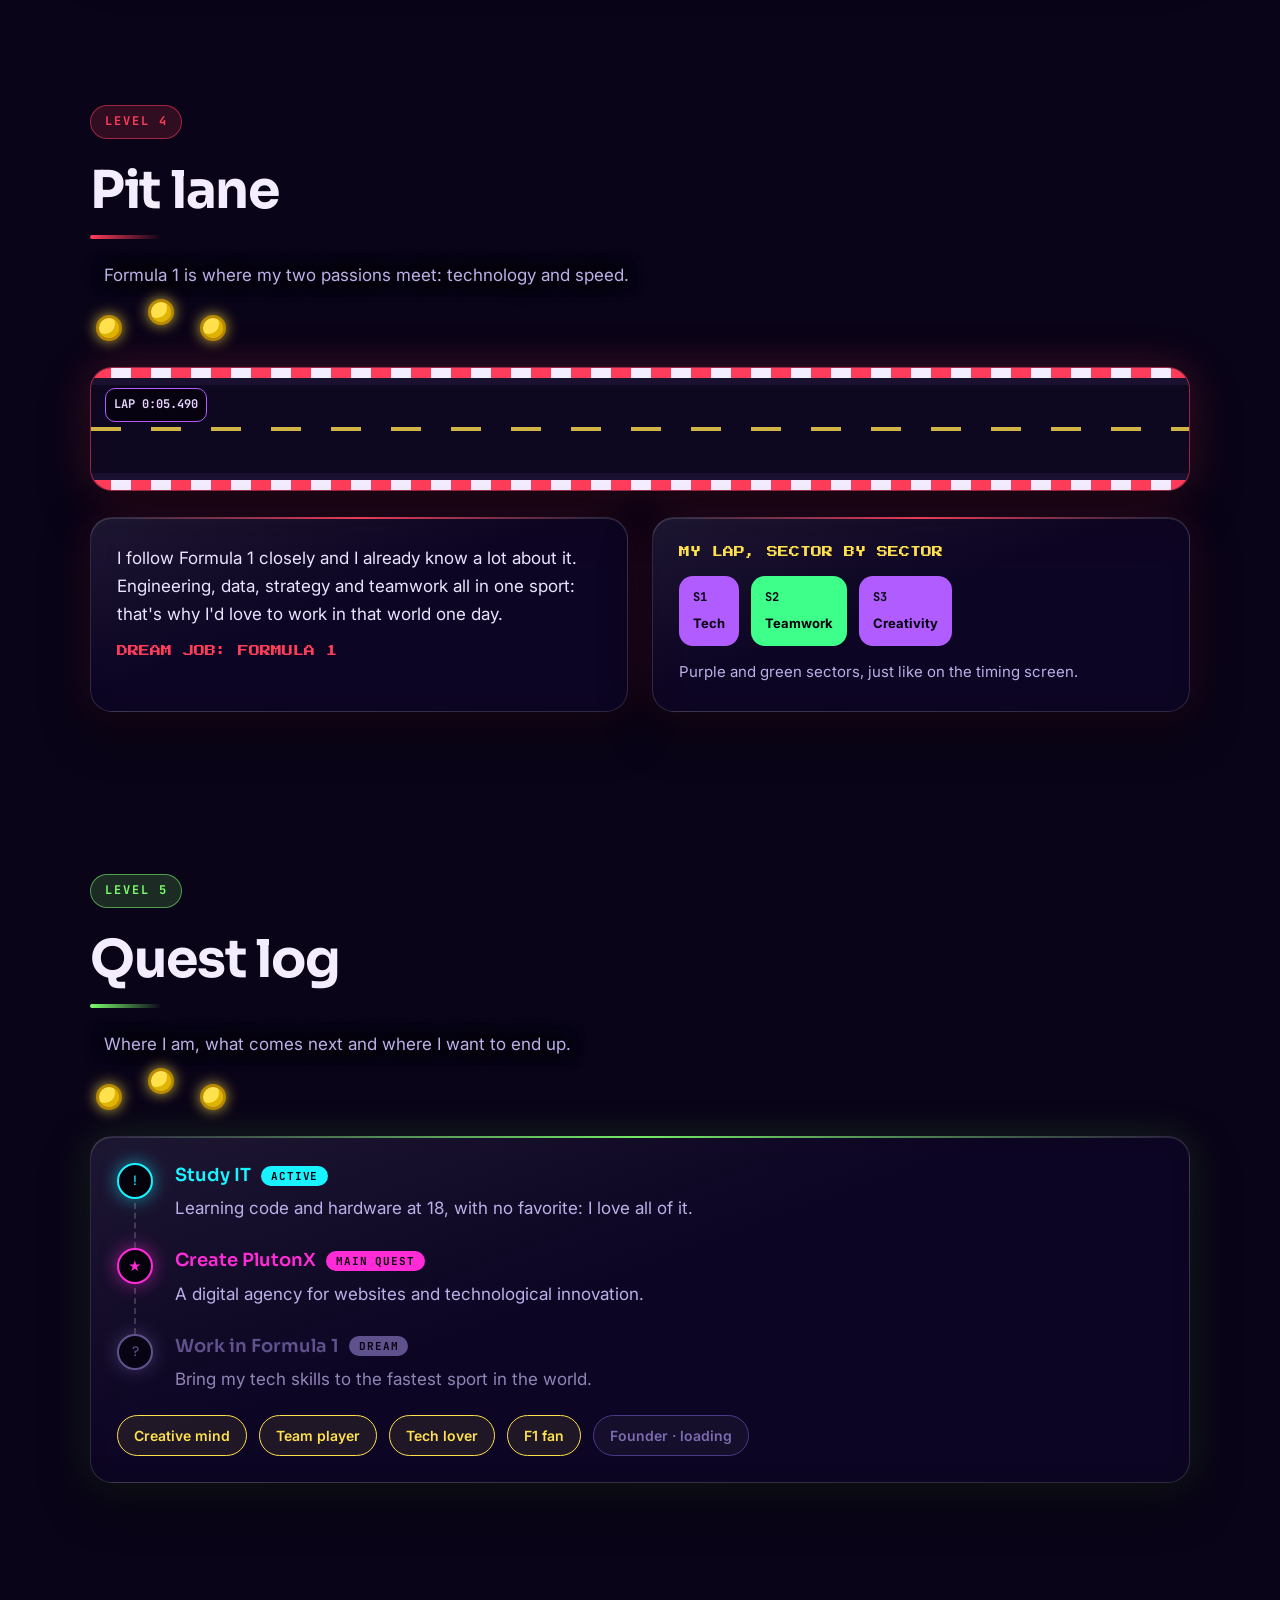
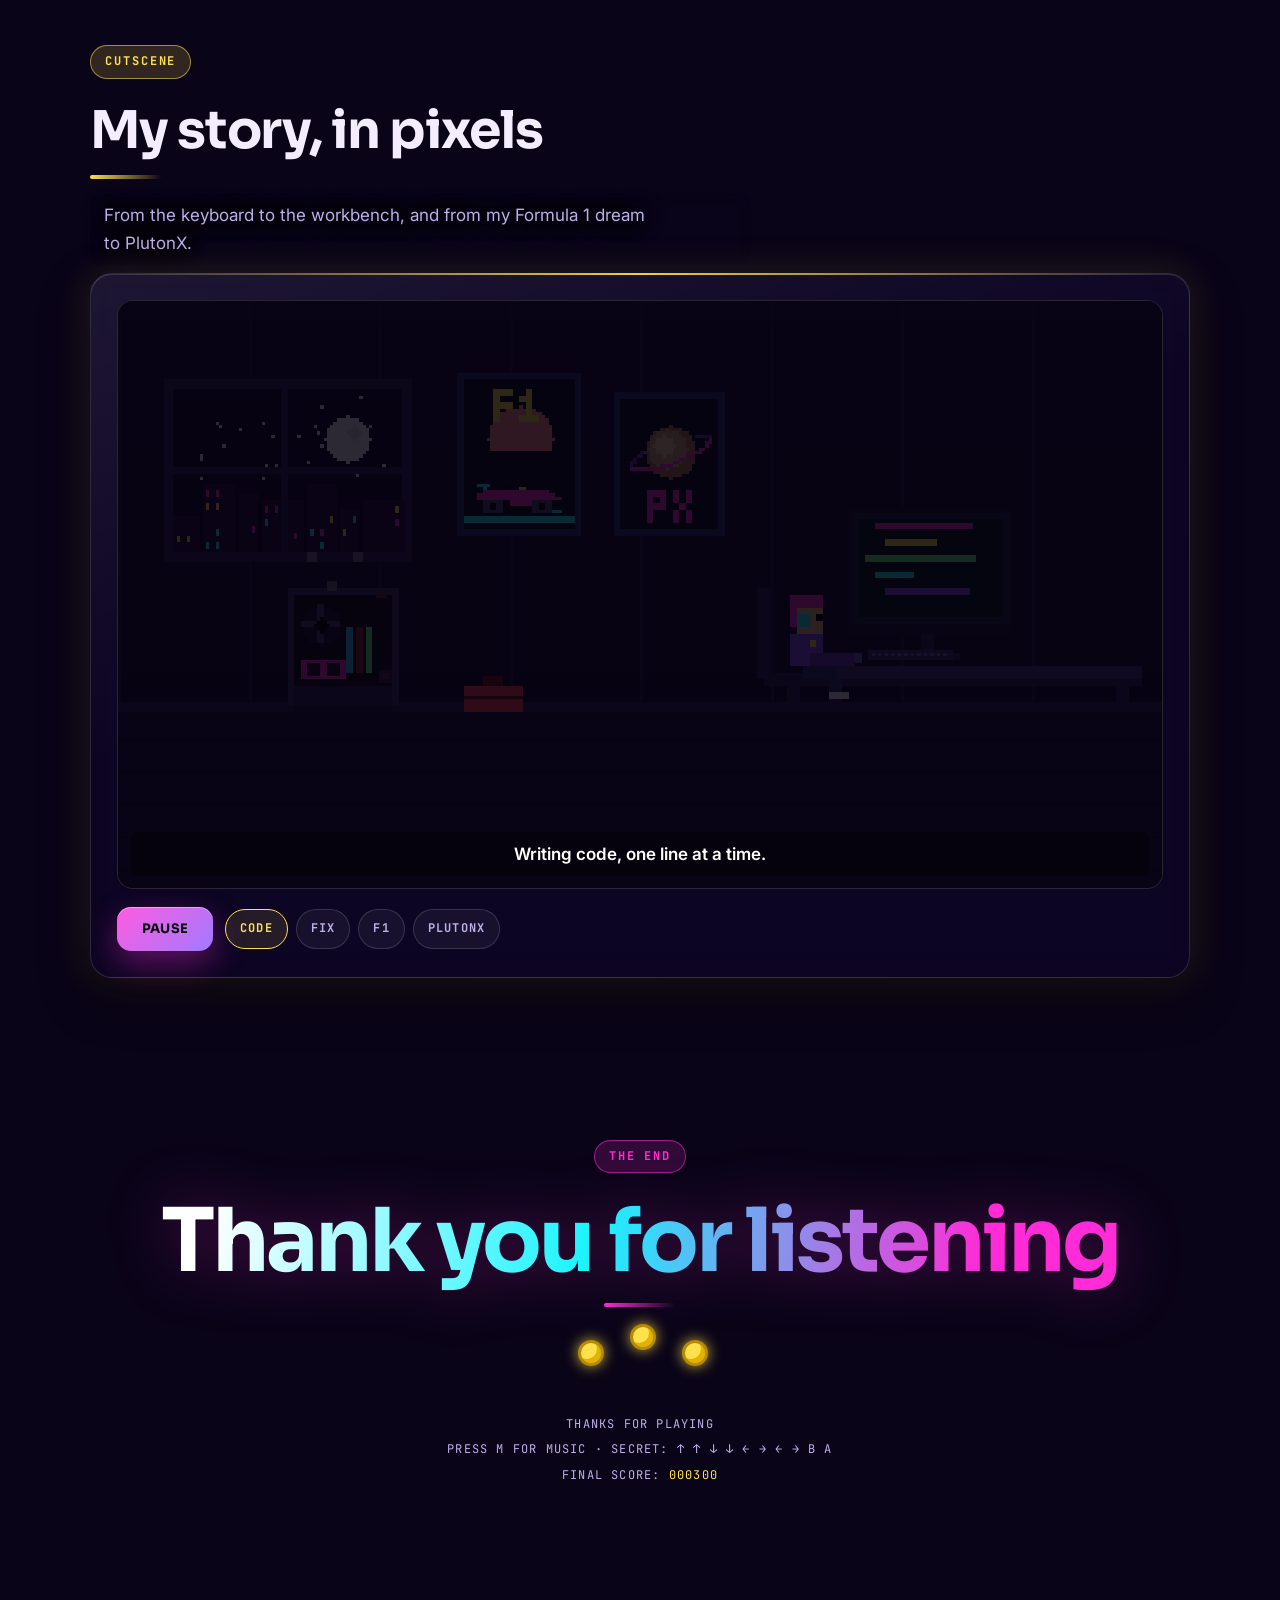
==== commit 1ac21444: "12" ====
--- a/ing/index.html
+++ b/ing/index.html
@@ -798,12 +798,17 @@
 
 /* scene 2: code, fix, dream */
 var LN=[22,30,16,34,12,26,36,20],LC=[CY,MG,YL,LIME,CY,VIO,YL,MG];
-function f1screen(t){var X=227,Y=67,i,cols=[MG,CY,YL,LIME,VIO,'#FF8A3D'];
-  R(X,Y,44,30,'#0c0f26');R(X,Y,44,4,'#FF3D5A');R(X+2,Y+1,7,2,WH);R(X+36,Y+1,6,2,'#ffb3bd');
-  for(i=0;i<6;i++){var ci=(i+Math.floor(t*.6))%6;R(X+2,Y+6+i*3,2,2,cols[ci]);R(X+5,Y+6+i*3,9-i,2,'#8c82c8')}
-  for(var a=0;a<360;a+=9){var r=a*Math.PI/180;R(X+29+12*Math.cos(r),Y+15+8*Math.sin(r),2,1,'#4a4f8a')}
-  for(var k=0;k<4;k++){var th=t*(1.5+k*.07)+k*1.6;R(X+28+12*Math.cos(th),Y+14+8*Math.sin(th),2,2,cols[k])}
-  R(X+2,Y+26,12,2,'#FF3D5A');R(X+14,Y+26,14,2,YL);R(X+28,Y+26,10,2,WH);R(X+2+((t*4)%36),Y+25,1,4,INK)}
+function f1screen(t){var X=227,Y=67,i,k,cols=[MG,CY,YL,LIME,VIO,'#FF8A3D'];
+  R(X,Y,44,30,'#0c0f26');
+  R(X,Y,44,4,'#FF3D5A');R(X+2,Y+1,7,2,WH);if(Math.floor(t*2)%2)R(X+11,Y+1,2,2,WH);R(X+34,Y+1,8,2,'#ffb3bd');
+  R(X,Y+4,44,8,'#1d1b4d');for(i=0;i<22;i++){R(X+1+i*2,Y+5+(i%3)*2+Math.floor(t*3+i)%2,1,1,cols[(i*5)%6])}
+  R(X,Y+12,44,1,'#2b2a66');
+  R(X,Y+13,44,13,'#3a3a55');
+  for(i=0;i<8;i++){var kx=X+((i*7-Math.floor(t*30))%56+56)%56;if(kx<X+43){R(kx,Y+13,3,1,i%2?WH:'#FF3D5A');R(kx,Y+25,3,1,i%2?'#FF3D5A':WH)}}
+  for(i=0;i<5;i++){var dx=X+((i*10-Math.floor(t*22))%50+50)%50;if(dx<X+42)R(dx,Y+19,5,1,'#8c82c8')}
+  for(k=0;k<3;k++){var pos=((t*(14+k*5)+k*19)%64)-14,cx=Math.floor(X+pos),cy=Y+14+k*4;
+    if(cx>=X&&cx<=X+32){R(cx,cy+1,9,2,cols[k]);R(cx+9,cy+2,2,1,cols[k]);R(cx,cy,2,1,cols[k]);R(cx+4,cy,2,1,WH);R(cx+1,cy+2,2,2,INK);R(cx+6,cy+2,2,2,INK)}}
+  R(X,Y+26,44,4,'#12062e');R(X+2,Y+27,12,2,'#FF3D5A');R(X+14,Y+27,14,2,YL);R(X+28,Y+27,10,2,WH);R(X+2+((t*4)%36),Y+26,1,4,INK)}
 function screen(t){R(227,67,44,30,'#04051a');R(225,65,48,34,'rgba(25,243,255,.07)');
   if(t>=33.5&&t<39.5){f1screen(t);return}
   if(t>=39.5&&t<39.65){R(227,67,44,30,WH);return}
@@ -868,7 +873,7 @@
   if(t<.6)R(0,0,W,H,'rgba(5,2,12,'+(1-t/.6).toFixed(2)+')');if(t>TOTAL-1)R(0,0,W,H,'rgba(5,2,12,'+clamp(t-(TOTAL-1),0,1).toFixed(2)+')')}
 
 /* controls */
-var caps=[[0,'Writing code, one line at a time.'],[7,'The PC is broken. Time to fix it.'],[10,'Out with the faulty memory...'],[11.4,'...in with a new one.'],[12.8,'Power on!'],[14,'Fixed! Ready for the next challenge.'],[17.5,'Thinking about Formula 1... time to play F1 Manager!'],[23.6,'Now the other dream: PlutonX, my own company.'],[26.5,'Writing, thinking, building it step by step.'],[29.5,'To be continued...']];
+var caps=[[0,'Writing code, one line at a time.'],[7,'The PC is broken. Time to fix it.'],[10,'Out with the faulty memory...'],[11.4,'...in with a new one.'],[12.8,'Power on!'],[14,'Fixed! Ready for the next challenge.'],[17.5,'Thinking about Formula 1... time to watch an F1 race!'],[23.6,'Now the other dream: PlutonX, my own company.'],[26.5,'Writing, thinking, building it step by step.'],[29.5,'To be continued...']];
 var chs=[['CODE',0],['FIX',7],['F1',17.5],['PLUTONX',23.6]];
 var T=0,playing=false,last=0,vis=false,sub=$('#sub'),chap=$('#chap'),play=$('#play'),lastCap=-1,lastCh=-1,chips=[];
 chs.forEach(function(ch,i){var b=document.createElement('button');b.type='button';b.className='chip2';b.textContent=ch[0];b.setAttribute('aria-current','false');
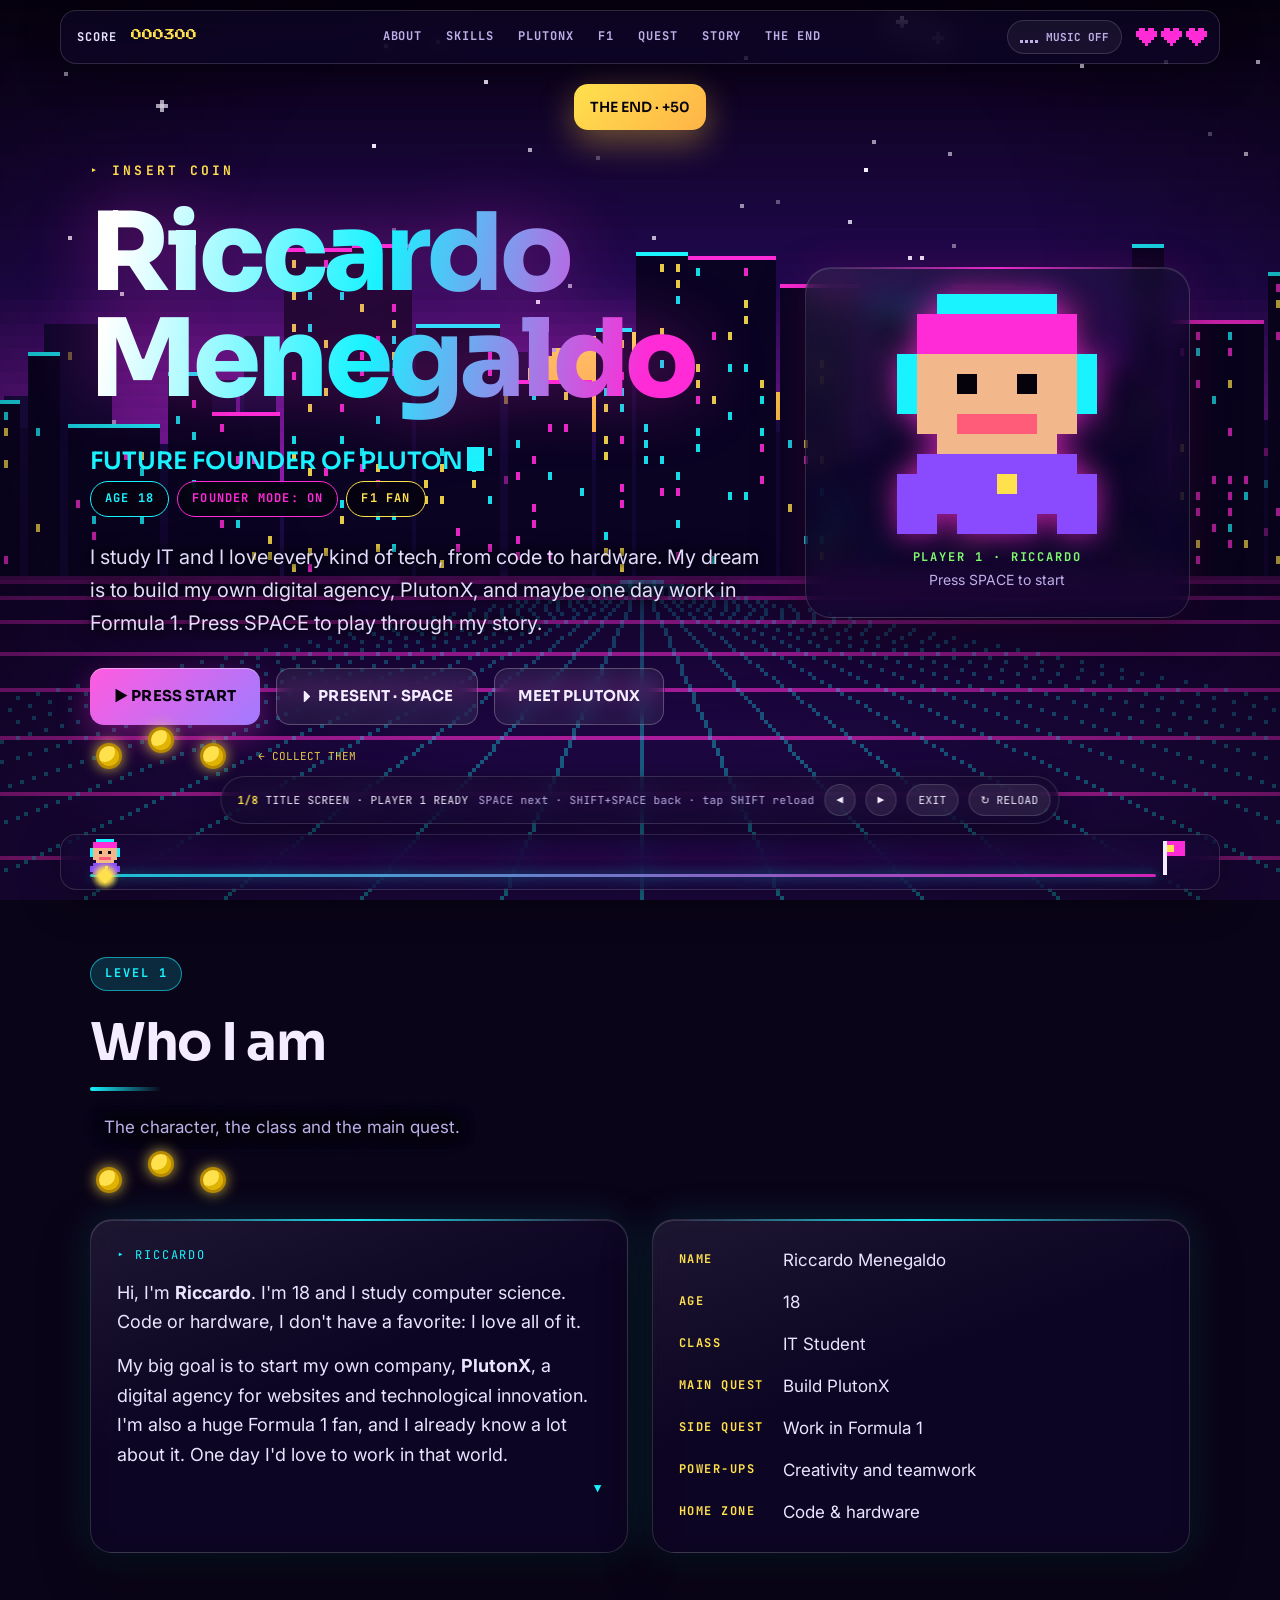
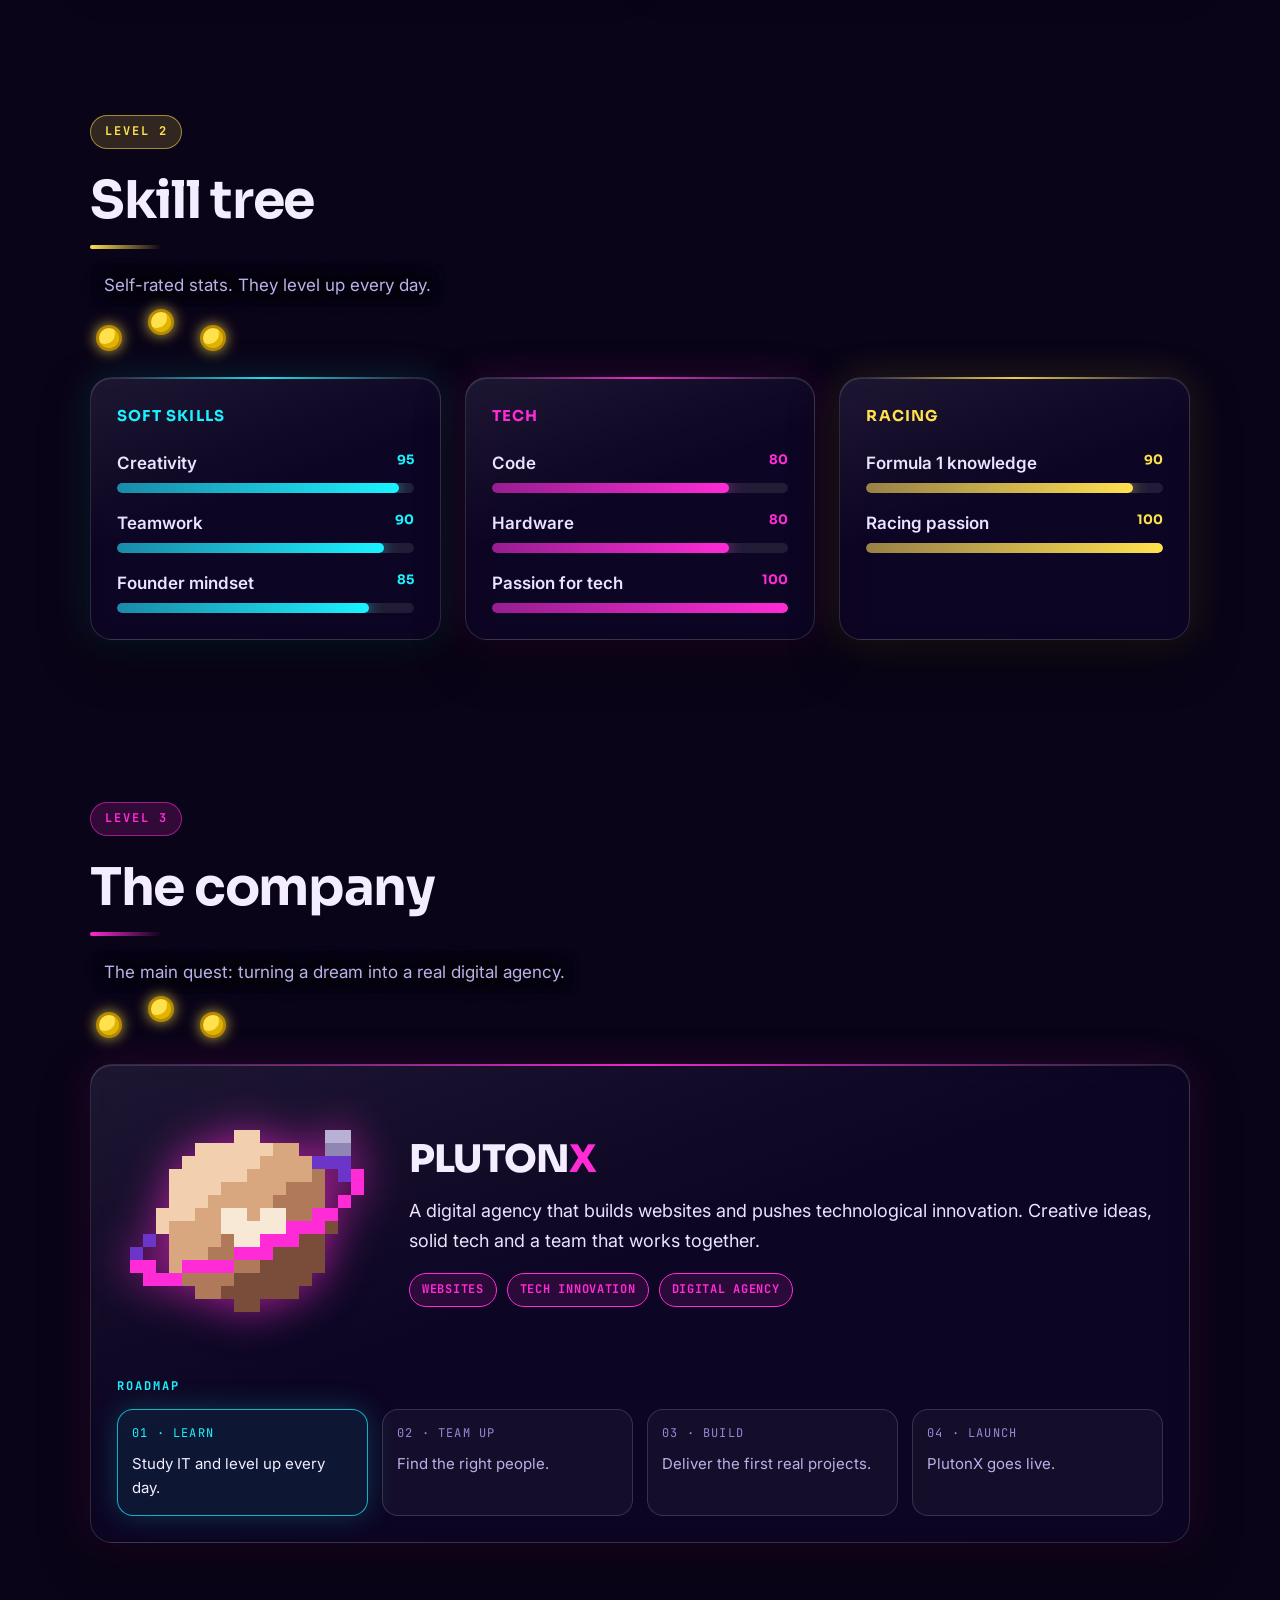
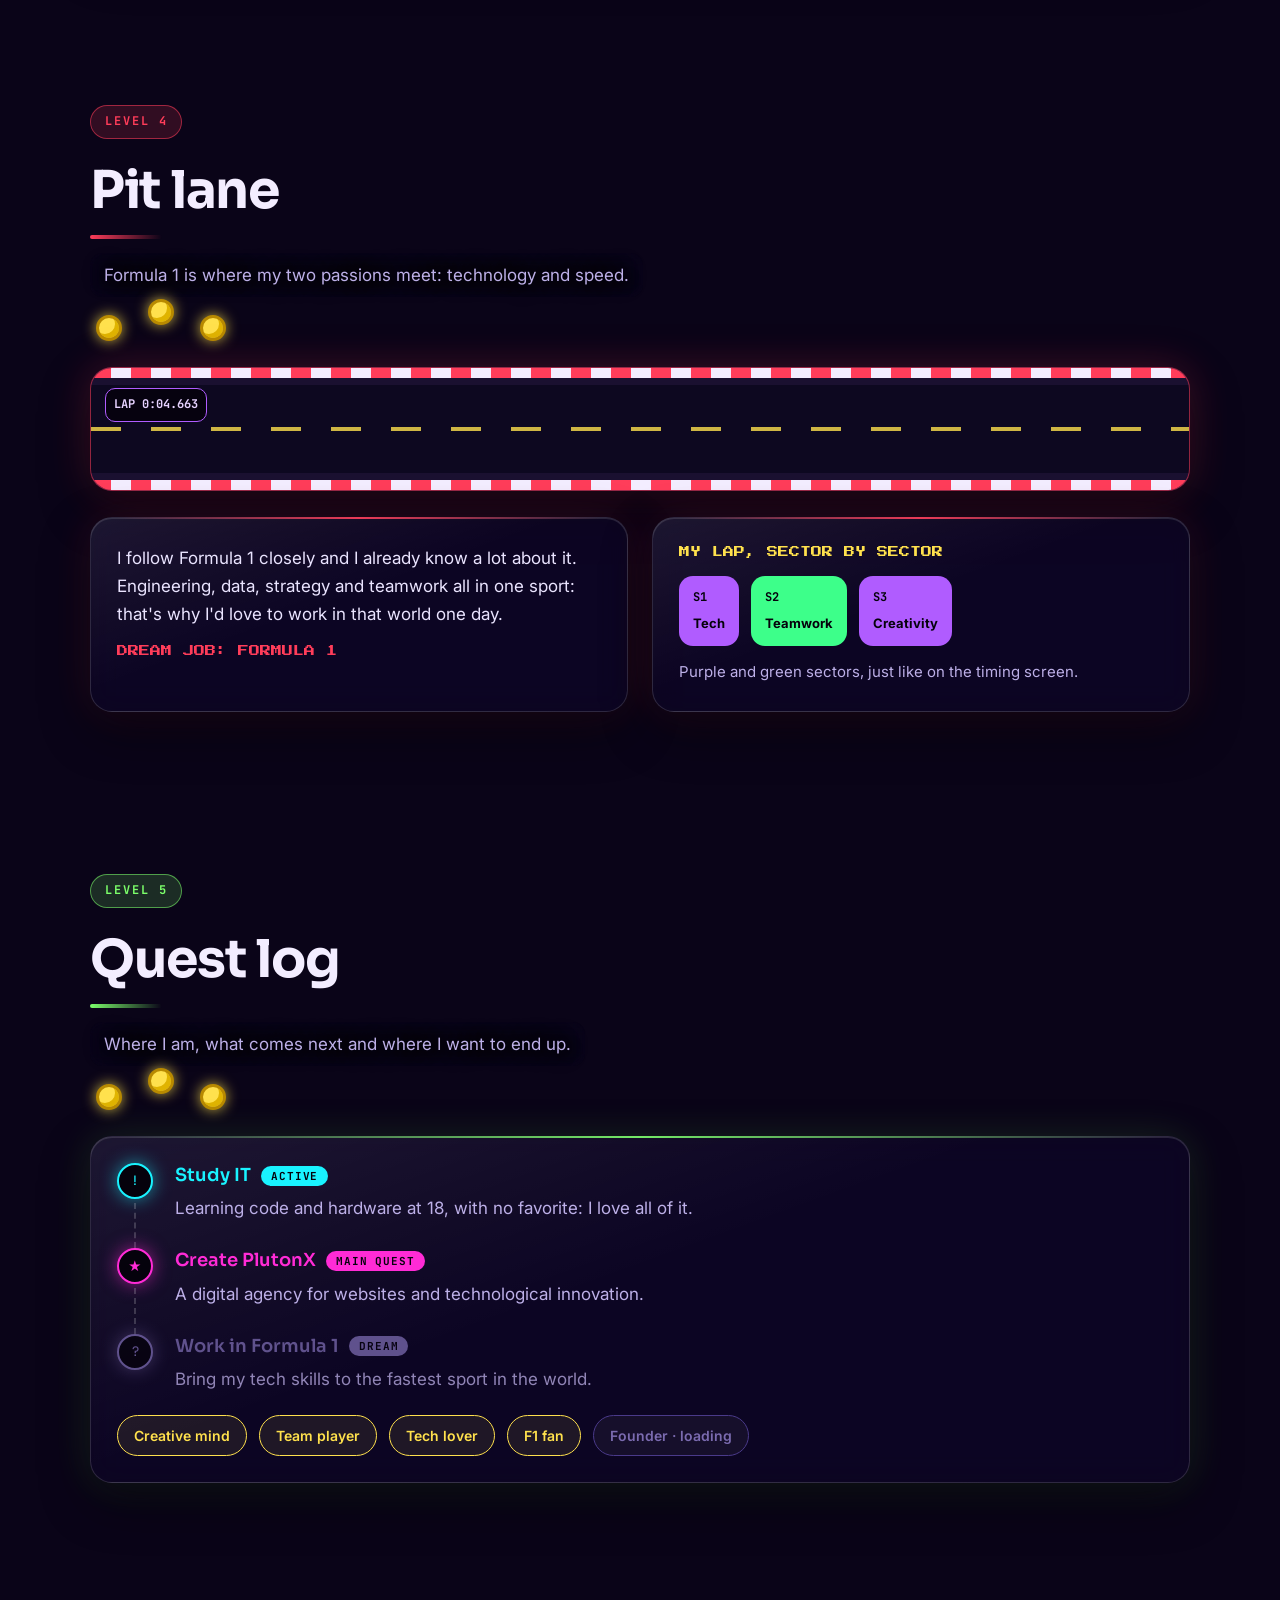
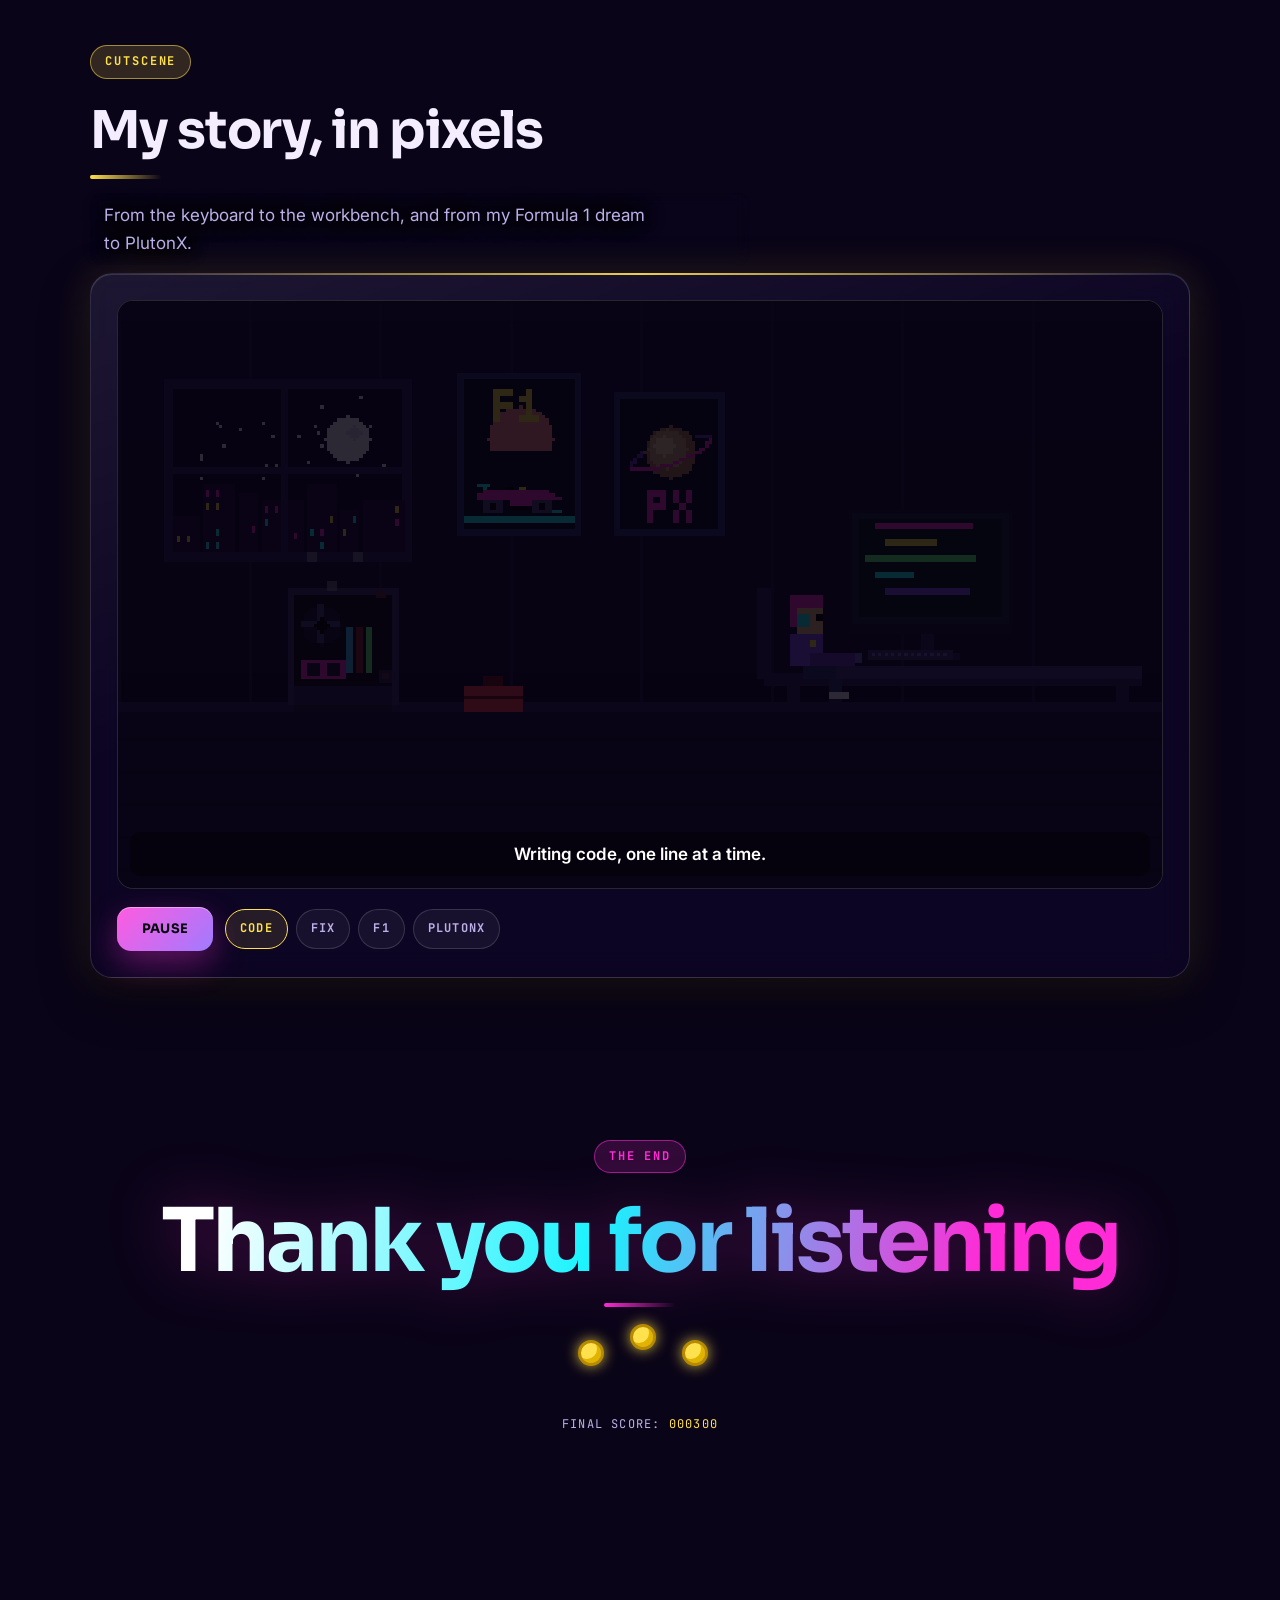
==== commit 15ad911d: "fatto" ====
--- a/ing/index.html
+++ b/ing/index.html
@@ -527,7 +527,7 @@
   <section id="l5" data-level="THE END">
     <div class="sechead"><span class="lvtag">THE END</span><h2>Thank you for listening</h2></div>
     <div class="coinrow" data-coins style="justify-content:center"><button class="coin" type="button" aria-label="Collect coin, 10 points"></button><button class="coin" type="button" aria-label="Collect coin, 10 points"></button><button class="coin" type="button" aria-label="Collect coin, 10 points"></button></div>
-    <p class="thanks">THANKS FOR PLAYING<br>PRESS M FOR MUSIC · SECRET: &uarr; &uarr; &darr; &darr; &larr; &rarr; &larr; &rarr; B A<br>FINAL SCORE: <b id="final" style="color:var(--yel);font-weight:400">000000</b></p>
+    <p class="thanks">FINAL SCORE: <b id="final" style="color:var(--yel);font-weight:400">000000</b></p>
   </section>
 </main>
 
